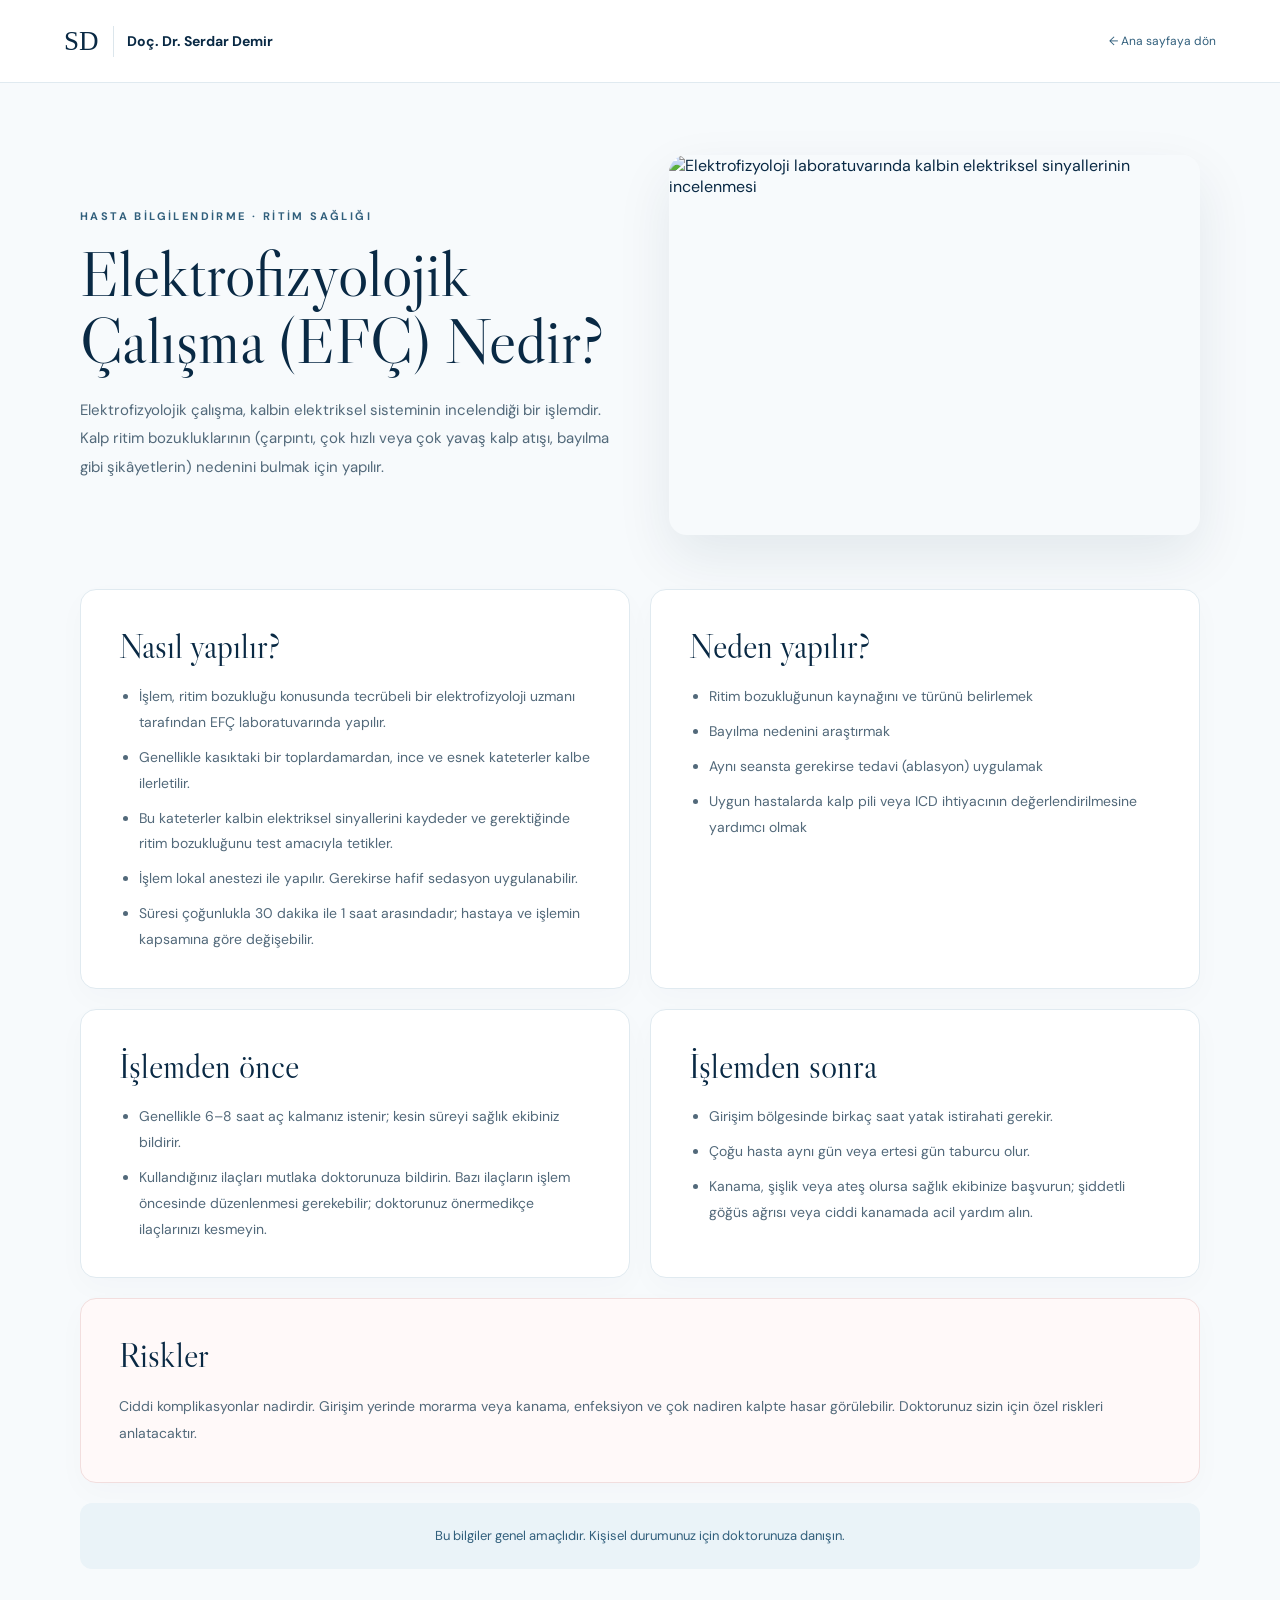
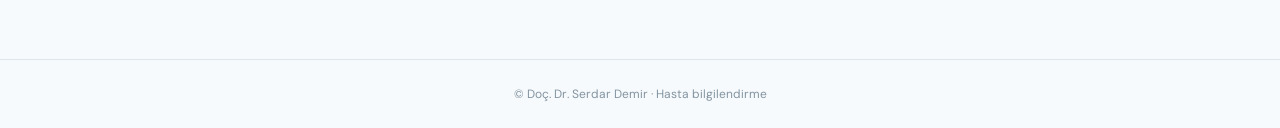
==== efc.html @ 8fee61bf "Add files via upload" ====
<!doctype html><html lang="tr"><head><meta charset="utf-8"><meta name="viewport" content="width=device-width,initial-scale=1"><title>Elektrofizyolojik Çalışma (EFÇ) Nedir? | Doç. Dr. Serdar Demir</title><meta name="description" content="Elektrofizyolojik çalışma (EFÇ) nasıl yapılır, neden uygulanır, öncesi ve sonrası nelere dikkat edilir? Hasta bilgilendirme rehberi."><link rel="canonical" href="https://drserdardemir.com/efc.html"><link rel="icon" href="favicon.png"><link rel="preconnect" href="https://fonts.googleapis.com"><link rel="preconnect" href="https://fonts.gstatic.com" crossorigin><link href="https://fonts.googleapis.com/css2?family=DM+Sans:wght@400;500;600;700&family=Libre+Caslon+Display&display=swap" rel="stylesheet"><link rel="stylesheet" href="style.css"><style>
.efc-page{background:#f7fafc;color:#092944;min-height:100vh}.efc-top{background:#fff;border-bottom:1px solid #e0eaf0}.efc-nav{width:min(1180px,90%);margin:auto;min-height:82px;display:flex;align-items:center;justify-content:space-between;gap:16px}.efc-brand{display:flex;align-items:center;gap:13px;font-weight:700;font-size:14px}.efc-monogram{font-family:Georgia,serif;font-size:27px;border-right:1px solid #dce6ec;padding-right:14px;font-weight:400}.efc-back{font-size:12px;color:#315f7c}.efc-main{width:min(1120px,90%);margin:auto;padding:72px 0 90px}.efc-hero{display:grid;grid-template-columns:1fr 1fr;gap:58px;align-items:center;margin-bottom:54px}.efc-kicker{color:#315f7c;font-size:11px;font-weight:700;letter-spacing:2.4px;text-transform:uppercase}.efc-hero h1{font-family:'Libre Caslon Display',Georgia,serif;font-weight:400;font-size:clamp(42px,5vw,69px);line-height:1.05;margin:17px 0 22px}.efc-lead{font-size:15px;line-height:1.9;color:#52697a}.efc-photo{width:100%;height:380px;object-fit:cover;object-position:center 35%;border-radius:18px;box-shadow:0 22px 55px #09294416}.efc-grid{display:grid;grid-template-columns:1fr 1fr;gap:20px}.efc-panel{background:#fff;border:1px solid #e0eaf0;border-radius:16px;padding:35px 38px;box-shadow:0 10px 30px #09294406}.efc-panel h2{font-family:'Libre Caslon Display',Georgia,serif;font-weight:400;font-size:34px;margin-bottom:17px}.efc-panel ul{padding-left:20px;color:#52697a;font-size:14px;line-height:1.85}.efc-panel li+li{margin-top:9px}.efc-panel p{font-size:14px;color:#52697a;line-height:1.9}.efc-risk{grid-column:1/-1;background:#fff9f9;border-color:#f2dede}.efc-note{grid-column:1/-1;text-align:center;background:#eaf3f8;padding:22px;border-radius:12px;color:#315f7c;font-size:13px;line-height:1.7}.efc-footer{text-align:center;border-top:1px solid #dce6ec;padding:26px;color:#8294a1;font-size:12px}@media(max-width:760px){.efc-main{padding:42px 0 60px}.efc-hero,.efc-grid{grid-template-columns:1fr;gap:16px}.efc-hero{margin-bottom:26px}.efc-photo{height:300px}.efc-panel{padding:27px 24px}.efc-risk,.efc-note{grid-column:auto}.efc-hero h1{font-size:45px}.efc-nav{min-height:70px}.efc-brand{font-size:12px}}
</style></head><body class="efc-page"><header class="efc-top"><nav class="efc-nav" aria-label="Sayfa navigasyonu"><a class="efc-brand" href="./index.html"><span class="efc-monogram">SD</span><span>Doç. Dr. Serdar Demir</span></a><a class="efc-back" href="./index.html#hasta-bilgilendirme">← Ana sayfaya dön</a></nav></header><main class="efc-main"><section class="efc-hero"><div><div class="efc-kicker">Hasta bilgilendirme · Ritim sağlığı</div><h1>Elektrofizyolojik Çalışma (EFÇ) Nedir?</h1><p class="efc-lead">Elektrofizyolojik çalışma, kalbin elektriksel sisteminin incelendiği bir işlemdir. Kalp ritim bozukluklarının (çarpıntı, çok hızlı veya çok yavaş kalp atışı, bayılma gibi şikâyetlerin) nedenini bulmak için yapılır.</p></div><img class="efc-photo" src="efc-laboratuvar.jpg" alt="Elektrofizyoloji laboratuvarında kalbin elektriksel sinyallerinin incelenmesi"></section><div class="efc-grid"><section class="efc-panel"><h2>Nasıl yapılır?</h2><ul><li>İşlem, ritim bozukluğu konusunda tecrübeli bir elektrofizyoloji uzmanı tarafından EFÇ laboratuvarında yapılır.</li><li>Genellikle kasıktaki bir toplardamardan, ince ve esnek kateterler kalbe ilerletilir.</li><li>Bu kateterler kalbin elektriksel sinyallerini kaydeder ve gerektiğinde ritim bozukluğunu test amacıyla tetikler.</li><li>İşlem lokal anestezi ile yapılır. Gerekirse hafif sedasyon uygulanabilir.</li><li>Süresi çoğunlukla 30 dakika ile 1 saat arasındadır; hastaya ve işlemin kapsamına göre değişebilir.</li></ul></section><section class="efc-panel"><h2>Neden yapılır?</h2><ul><li>Ritim bozukluğunun kaynağını ve türünü belirlemek</li><li>Bayılma nedenini araştırmak</li><li>Aynı seansta gerekirse tedavi (ablasyon) uygulamak</li><li>Uygun hastalarda kalp pili veya ICD ihtiyacının değerlendirilmesine yardımcı olmak</li></ul></section><section class="efc-panel"><h2>İşlemden önce</h2><ul><li>Genellikle 6–8 saat aç kalmanız istenir; kesin süreyi sağlık ekibiniz bildirir.</li><li>Kullandığınız ilaçları mutlaka doktorunuza bildirin. Bazı ilaçların işlem öncesinde düzenlenmesi gerekebilir; doktorunuz önermedikçe ilaçlarınızı kesmeyin.</li></ul></section><section class="efc-panel"><h2>İşlemden sonra</h2><ul><li>Girişim bölgesinde birkaç saat yatak istirahati gerekir.</li><li>Çoğu hasta aynı gün veya ertesi gün taburcu olur.</li><li>Kanama, şişlik veya ateş olursa sağlık ekibinize başvurun; şiddetli göğüs ağrısı veya ciddi kanamada acil yardım alın.</li></ul></section><section class="efc-panel efc-risk"><h2>Riskler</h2><p>Ciddi komplikasyonlar nadirdir. Girişim yerinde morarma veya kanama, enfeksiyon ve çok nadiren kalpte hasar görülebilir. Doktorunuz sizin için özel riskleri anlatacaktır.</p></section><aside class="efc-note">Bu bilgiler genel amaçlıdır. Kişisel durumunuz için doktorunuza danışın.</aside></div></main><footer class="efc-footer">© Doç. Dr. Serdar Demir · Hasta bilgilendirme</footer></body></html>
---- style.css ----
@import url('https://fonts.googleapis.com/css2?family=DM+Sans:wght@400;500;600;700&family=Libre+Caslon+Display&display=swap');

/* =========================================================

   DOÇ. DR. SERDAR DEMİR

   PREMIUM MEDICAL WEBSITE

========================================================= */

:root {

    --navy: #092944;

    --navy-dark: #061d31;

    --navy-deep: #041728;

    --blue: #315f7c;

    --blue-soft: #dfeef6;

    --blue-pale: #eef6fa;

    --red: #d95d63;

    --white: #ffffff;

    --background: #f7fafc;

    --section: #f2f7fa;

    --text: #0d2b46;

    --body: #52697a;

    --muted: #8294a1;

    --border: #dce6ec;

    --serif: "Libre Caslon Display", Georgia, serif;

    --sans: "DM Sans", Arial, sans-serif;

    --shadow: 0 20px 55px rgba(7, 37, 61, 0.09);

}

/* =========================================================

   RESET

========================================================= */

* {

    margin: 0;

    padding: 0;

    box-sizing: border-box;

}

html {

    scroll-behavior: smooth;

    scroll-padding-top: 82px;

}

body {

    font-family: var(--sans);

    background: var(--white);

    color: var(--text);

    overflow-x: hidden;

    -webkit-font-smoothing: antialiased;

}

img {

    width: 100%;

    display: block;

}

a {

    color: inherit;

    text-decoration: none;

}

button {

    font-family: inherit;

}

.container {

    width: min(1180px, 88%);

    margin: 0 auto;

}

.section {

    padding: 92px 0;

}

/* =========================================================

   HEADER

========================================================= */

.header {

    position: sticky;

    top: 0;

    width: 100%;

    z-index: 1000;

    background: rgba(255, 255, 255, 0.96);

    backdrop-filter: blur(18px);

    -webkit-backdrop-filter: blur(18px);

    border-bottom: 1px solid rgba(8, 42, 69, 0.07);

    transition:

        box-shadow 0.3s ease,

        background 0.3s ease;

}

.header.scrolled {

    box-shadow: 0 8px 30px rgba(8, 42, 69, 0.08);

}

.header-inner {

    width: min(1380px, 92%);

    height: 76px;

    margin: 0 auto;

    display: flex;

    align-items: center;

}

/* BRAND */

.brand {

    display: flex;

    align-items: center;

    gap: 12px;

    flex-shrink: 0;

}

.brand-logo {

    width: 43px;

    height: 43px;

    display: flex;

    align-items: center;

    justify-content: center;

    font-family: var(--serif);

    font-size: 24px;

    color: var(--navy);

    border-right: 1px solid #d8e1e6;

    padding-right: 10px;

}

.brand-text {

    display: flex;

    flex-direction: column;

}

.brand-text strong {

    font-size: 13px;

    font-weight: 700;

    color: var(--navy);

}

.brand-text span {

    margin-top: 2px;

    font-size: 9px;

    color: #718593;

}

/* NAV */

.nav {

    display: flex;

    align-items: center;

    gap: 27px;

    margin-left: auto;

    margin-right: 32px;

}

.nav a {

    position: relative;

    padding: 29px 0;

    font-size: 11px;

    font-weight: 500;

    color: #344f63;

    transition: color 0.2s ease;

}

.nav a::after {

    content: "";

    position: absolute;

    left: 0;

    bottom: 19px;

    width: 0;

    height: 1px;

    background: var(--navy);

    transition: width 0.25s ease;

}

.nav a:hover {

    color: var(--navy);

}

.nav a:hover::after {

    width: 100%;

}

/* HEADER BUTTON */

.header-button {

    min-height: 42px;

    padding: 0 19px;

    display: inline-flex;

    align-items: center;

    gap: 14px;

    border-radius: 30px;

    background: var(--navy);

    color: white;

    font-size: 10px;

    font-weight: 600;

    white-space: nowrap;

    transition:

        transform 0.2s ease,

        background 0.2s ease;

}

.header-button:hover {

    background: #12466a;

    transform: translateY(-1px);

}

.mobile-menu {

    display: none;

    margin-left: auto;

    border: 0;

    background: transparent;

    color: var(--navy);

    font-size: 25px;

    cursor: pointer;

}

/* =========================================================

   HERO

========================================================= */

.hero {

    position: relative;

    overflow: hidden;

    background:

        radial-gradient(

            circle at 72% 38%,

            rgba(194, 219, 232, 0.65),

            transparent 32%

        ),

        linear-gradient(

            105deg,

            #eef6fa 0%,

            #f8fbfc 45%,

            #e5eff4 100%

        );

}

.hero::before {

    content: "";

    position: absolute;

    width: 550px;

    height: 550px;

    right: 10%;

    top: -250px;

    border-radius: 50%;

    background: rgba(255, 255, 255, 0.35);

    filter: blur(20px);

}

.hero-inner {

    position: relative;

    width: min(1380px, 88%);

    min-height: 610px;

    margin: auto;

    display: grid;

    grid-template-columns: 46% 54%;

    align-items: stretch;

}

/* HERO CONTENT */

.hero-content {

    position: relative;

    z-index: 5;

    padding: 78px 0 58px;

}

.hero-label {

    margin-bottom: 20px;

    font-size: 9px;

    font-weight: 700;

    letter-spacing: 3px;

    color: #57738a;

}

.hero h1 {

    font-family: var(--serif);

    font-size: clamp(60px, 5.8vw, 88px);

    font-weight: 400;

    line-height: 0.95;

    letter-spacing: -2px;

    color: var(--navy);

}

.hero h1 span {

    display: block;

    margin-bottom: 4px;

    font-size: 0.67em;

}

.hero-description {

    max-width: 560px;

    margin-top: 27px;

    font-size: 15px;

    line-height: 1.7;

    color: #38556b;

}

.hero-buttons {

    display: flex;

    align-items: center;

    gap: 12px;

    margin-top: 29px;

}

.button {

    min-height: 48px;

    padding: 0 23px;

    display: inline-flex;

    align-items: center;

    gap: 28px;

    border-radius: 28px;

    font-size: 11px;

    font-weight: 600;

    transition:

        transform 0.2s ease,

        box-shadow 0.2s ease;

}

.button:hover {

    transform: translateY(-2px);

}

.button-dark {

    background: var(--navy);

    color: white;

    box-shadow: 0 10px 25px rgba(8, 42, 69, 0.15);

}

.button-light {

    background: rgba(255, 255, 255, 0.78);

    color: var(--navy);

    border: 1px solid rgba(8, 42, 69, 0.08);

}

/* HERO AFFILIATIONS */

.hero-affiliations {

    max-width: 590px;

    display: grid;

    grid-template-columns: 1fr 1fr;

    gap: 20px;

    margin-top: 54px;

}

.affiliation {

    display: flex;

    align-items: center;

    gap: 12px;

}

.affiliation + .affiliation {

    padding-left: 20px;

    border-left: 1px solid #cad8e0;

}

.affiliation-icon {

    width: 37px;

    height: 37px;

    flex: 0 0 37px;

    display: flex;

    align-items: center;

    justify-content: center;

    border-radius: 50%;

    background: rgba(255, 255, 255, 0.75);

    color: var(--navy);

    font-size: 19px;

}

.affiliation p {

    max-width: 190px;

    font-size: 10px;

    line-height: 1.45;

    color: #3d596d;

}

/* =========================================================

   HERO IMAGE

========================================================= */

.hero-image-area {

    position: relative;

    min-height: 610px;

}

.hero-photo {

    position: absolute;

    left: 3%;

    bottom: 0;

    width: 67%;

    height: 94%;

    overflow: hidden;

    border-radius: 160px 160px 0 0;

}

.hero-photo::after {

    content: "";

    position: absolute;

    inset: 0;

    background:

        linear-gradient(

            to top,

            rgba(230, 240, 245, 0.16),

            transparent 35%

        );

    pointer-events: none;

}

.hero-photo img {

    width: 100%;

    height: 100%;

    object-fit: cover;

    object-position: center top;

    transition: transform 1.1s cubic-bezier(.16, 1, .3, 1);

}

.hero-photo:hover img {

    transform: scale(1.025);

}

/* HERO QUOTE */

.hero-quote {

    position: absolute;

    z-index: 4;

    right: 0;

    top: 75px;

    width: 180px;

    color: var(--navy);

    transition: transform 0.35s ease;

}

.hero-quote:hover {

    transform: translateY(-3px);

}

.quote-mark {

    display: block;

    height: 23px;

    font-family: Georgia, serif;

    font-size: 42px;

    color: var(--red);

}

.hero-quote p {

    font-family: var(--serif);

    font-size: 20px;

    line-height: 1.4;

    transform: rotate(-3deg);

}

/* ESKİ CARDIAC RHYTHM KUTUSU */

.hero-monitor,

.monitor-line,

.hero-monitor span {

    display: none !important;

}

/* =========================================================

   SECTION LABELS

========================================================= */

.section-label {

    margin-bottom: 13px;

    font-size: 9px;

    font-weight: 700;

    letter-spacing: 3px;

    color: #547087;

}

.section-label-light {

    color: #8fb5ca;

}

/* =========================================================

   ABOUT

========================================================= */

.about {

    background: white;

}

.about-grid {

    display: grid;

    grid-template-columns: 0.95fr 1.05fr;

    gap: 70px;

    align-items: center;

}

.about-content h2 {

    font-family: var(--serif);

    font-size: clamp(40px, 4vw, 57px);

    font-weight: 400;

    line-height: 1.02;

    letter-spacing: -1px;

    color: var(--navy);

}

.about-content > p {

    max-width: 560px;

    margin-top: 22px;

    font-size: 13px;

    line-height: 1.8;

    color: var(--body);

}

.about-content > p + p {

    margin-top: 13px;

}

.text-link {

    display: inline-flex;

    align-items: center;

    gap: 17px;

    margin-top: 26px;

    font-size: 11px;

    font-weight: 600;

    color: var(--navy);

}

.text-link span {

    transition: transform 0.2s ease;

}

.text-link:hover span {

    transform: translateX(5px);

}

/* ABOUT IMAGES */

.about-images {

    display: grid;

    grid-template-columns: 1fr 1fr;

    gap: 12px;

}

.about-image {

    height: 305px;

    overflow: hidden;

    border-radius: 10px;

}

.about-image img {

    width: 100%;

    height: 100%;

    object-fit: cover;

}

.about-doctor img {

    object-position: center top;

}

.hospital-placeholder {

    position: relative;

    display: flex;

    align-items: flex-end;

    padding: 24px;

    overflow: hidden;

    background:

        linear-gradient(

            180deg,

            rgba(21, 74, 107, 0.05),

            rgba(6, 39, 63, 0.65)

        ),

        linear-gradient(

            135deg,

            #b9d1dc,

            #e3edf1 55%,

            #9db9c6

        );

}

.hospital-placeholder::before {

    content: "";

    position: absolute;

    left: 14%;

    right: 8%;

    top: 20%;

    height: 47%;

    background: rgba(255, 255, 255, 0.65);

    box-shadow: 0 10px 30px rgba(20, 50, 70, 0.1);

}

.hospital-placeholder::after {

    content: "";

    position: absolute;

    left: 18%;

    right: 12%;

    top: 27%;

    height: 5px;

    background:

        repeating-linear-gradient(

            90deg,

            #7698a8 0 18px,

            transparent 18px 28px

        );

    box-shadow:

        0 28px 0 rgba(118, 152, 168, 0.8),

        0 56px 0 rgba(118, 152, 168, 0.8);

}

.hospital-placeholder-content {

    position: relative;

    z-index: 2;

    display: flex;

    flex-direction: column;

    color: white;

}

.hospital-placeholder-content span {

    font-size: 9px;

    letter-spacing: 3px;

}

.hospital-placeholder-content strong {

    margin-top: 3px;

    font-size: 19px;

}

.hospital-placeholder-content small {

    max-width: 190px;

    margin-top: 5px;

    font-size: 9px;

    line-height: 1.4;

    opacity: 0.8;

}

/* =========================================================

   SPECIALTIES

========================================================= */

.specialties {

    background:

        linear-gradient(

            180deg,

            #f1f7fa,

            #eaf3f8

        );

}

.specialties-heading {

    display: grid;

    grid-template-columns: 1fr 0.7fr;

    gap: 70px;

    align-items: end;

    margin-bottom: 38px;

}

.specialties-heading h2 {

    font-family: var(--serif);

    font-size: clamp(38px, 4vw, 54px);

    font-weight: 400;

    line-height: 1;

    color: var(--navy);

}

.specialties-heading > p {

    max-width: 400px;

    justify-self: end;

    font-size: 12px;

    line-height: 1.7;

    color: var(--body);

}

.specialty-grid {

    display: grid;

    grid-template-columns: repeat(4, 1fr);

    gap: 12px;

}

.specialty-card {

    position: relative;

    min-height: 230px;

    padding: 24px;

    border-radius: 9px;

    background: rgba(255, 255, 255, 0.9);

    border: 1px solid rgba(8, 42, 69, 0.05);

    box-shadow: 0 10px 25px rgba(18, 62, 88, 0.025);

    transition:

        transform 0.25s ease,

        box-shadow 0.25s ease;

}

.specialty-card:hover {

    transform: translateY(-6px);

    box-shadow: 0 20px 45px rgba(18, 62, 88, 0.09);

}

.specialty-icon {

    width: 46px;

    height: 46px;

    display: flex;

    align-items: center;

    justify-content: center;

    margin-bottom: 22px;

    border-radius: 50%;

    background: #edf5fa;

    color: #2f73a2;

    font-size: 24px;

}

.specialty-card:nth-child(1) .specialty-icon,

.specialty-card:nth-child(3) .specialty-icon {

    color: var(--red);

}

.specialty-card h3 {

    font-family: var(--serif);

    font-size: 21px;

    font-weight: 400;

    color: var(--navy);

}

.specialty-card p {

    margin-top: 9px;

    font-size: 11px;

    line-height: 1.6;

    color: var(--body);

}

.specialty-arrow {

    position: absolute;

    left: 24px;

    bottom: 20px;

    font-size: 17px;

    color: var(--navy);

}

/* =========================================================

   ELECTROPHYSIOLOGY

========================================================= */

.ep-section {

    position: relative;

    overflow: hidden;

    padding: 68px 0;

    color: white;

    background:

        radial-gradient(

            circle at 58% 50%,

            rgba(35, 111, 156, 0.45),

            transparent 30%

        ),

        linear-gradient(

            110deg,

            #06243d,

            #0a3657 58%,

            #061e34

        );

}

.ep-section::before {

    content: "";

    position: absolute;

    width: 420px;

    height: 420px;

    left: 52%;

    top: 50%;

    transform: translate(-50%, -50%);

    border-radius: 50%;

    background: rgba(26, 110, 161, 0.13);

    filter: blur(25px);

}

.ep-grid {

    position: relative;

    z-index: 2;

    display: grid;

    grid-template-columns: 1.1fr 0.8fr 0.5fr;

    gap: 50px;

    align-items: center;

}

.ep-content h2 {

    max-width: 550px;

    font-family: var(--serif);

    font-size: clamp(40px, 4vw, 57px);

    font-weight: 400;

    line-height: 1.03;

}

.ep-content > p {

    max-width: 560px;

    margin-top: 20px;

    font-size: 12px;

    line-height: 1.8;

    color: #c3d3dd;

}

.ep-button {

    min-height: 43px;

    display: inline-flex;

    align-items: center;

    gap: 25px;

    margin-top: 25px;

    padding: 0 19px;

    border-radius: 24px;

    background: white;

    color: var(--navy);

    font-size: 10px;

    font-weight: 600;

}

/* HEART VISUAL */

.heart-visual {

    position: relative;

    min-height: 300px;

    display: flex;

    align-items: center;

    justify-content: center;

}

.heart-glow {

    position: absolute;

    width: 230px;

    height: 230px;

    border-radius: 50%;

    background:

        radial-gradient(

            circle,

            rgba(57, 157, 220, 0.35),

            rgba(57, 157, 220, 0.08) 50%,

            transparent 72%

        );

}

.heart-symbol {

    position: relative;

    z-index: 2;

    font-size: 170px;

    line-height: 1;

    color: #4c9ad1;

    text-shadow:

        0 0 15px rgba(69, 167, 230, 0.7),

        0 0 40px rgba(34, 118, 177, 0.4);

}

.heart-symbol::after {

    content: "♥";

    position: absolute;

    left: 7px;

    top: 8px;

    color: transparent;

    -webkit-text-stroke: 1px rgba(255, 101, 83, 0.65);

    font-size: 155px;

}

.ep-ecg {

    position: absolute;

    z-index: 4;

    width: 150%;

    height: 80px;

    left: 15%;

    top: 50%;

    transform: translateY(-50%);

}

.ep-ecg path {

    fill: none;

    stroke: #a9dcf5;

    stroke-width: 2;

    filter: drop-shadow(0 0 4px rgba(113, 207, 250, 0.8));

}

.ep-topics {

    display: flex;

    flex-direction: column;

    gap: 19px;

    padding-left: 30px;

    border-left: 1px solid rgba(255, 255, 255, 0.13);

}

.ep-topics span {

    font-size: 11px;

    color: #bfd0dc;

}

/* =========================================================

   KNOWLEDGE / ACADEMIC / PATIENT INFO

========================================================= */

.knowledge {

    background: white;

}

.knowledge-grid {

    display: grid;

    grid-template-columns: 0.95fr 1.05fr;

    gap: 70px;

}

.academic,

.patient-information {

    min-width: 0;

}

.academic {

    padding-right: 50px;

    border-right: 1px solid var(--border);

}

.academic h2,

.patient-information h2 {

    font-family: var(--serif);

    font-size: clamp(34px, 3vw, 45px);

    font-weight: 400;

    line-height: 1.04;

    color: var(--navy);

}

.academic > p,

.patient-intro {

    max-width: 530px;

    margin-top: 13px;

    font-size: 11px;

    line-height: 1.7;

    color: var(--body);

}

.soft-button {

    min-height: 43px;

    display: inline-flex;

    align-items: center;

    gap: 30px;

    margin-top: 25px;

    padding: 0 20px;

    border-radius: 24px;

    background: #e8f2f8;

    color: var(--navy);

    font-size: 10px;

    font-weight: 600;

}

/* PUBLICATIONS */

.publication-visual {

    position: relative;

    height: 150px;

    margin-top: 28px;

}

.paper {

    position: absolute;

    width: 150px;

    height: 115px;

    padding: 16px;

    background: white;

    border: 1px solid #dce3e7;

    box-shadow: 0 14px 25px rgba(16, 47, 66, 0.1);

    display: flex;

    flex-direction: column;

    transition:

        transform 0.35s ease,

        box-shadow 0.35s ease;

}

.paper small {

    font-size: 7px;

    color: var(--red);

}

.paper strong {

    margin-top: 13px;

    font-family: var(--serif);

    font-size: 16px;

    color: var(--navy);

}

.paper-one {

    left: 60px;

    top: 18px;

    transform: rotate(-8deg);

}

.paper-two {

    left: 180px;

    top: 5px;

    transform: rotate(2deg);

}

.paper-three {

    left: 300px;

    top: 24px;

    transform: rotate(8deg);

    background: var(--navy);

    color: white;

}

.paper-three strong {

    color: white;

}

/* =========================================================

   PATIENT CARDS

========================================================= */

.patient-cards {

    display: grid;

    grid-template-columns: repeat(3, 1fr);

    gap: 10px;

    margin-top: 25px;

}

.patient-card {

    overflow: hidden;

    border: 1px solid var(--border);

    border-radius: 8px;

    background: white;

    transition:

        transform 0.3s ease,

        box-shadow 0.3s ease;

}

.patient-card:hover {

    transform: translateY(-5px);

    box-shadow: var(--shadow);

}

.patient-image {

    height: 105px;

    display: flex;

    align-items: center;

    justify-content: center;

    overflow: hidden;

}

/* ECG CARD */

.rhythm-image {

    padding: 20px;

    background:

        linear-gradient(

            135deg,

            #0c3c5d,

            #09263f

        );

}

.rhythm-image svg {

    width: 100%;

    height: 70px;

}

.rhythm-image path {

    fill: none;

    stroke: #83cce9;

    stroke-width: 2;

    stroke-dasharray: 800;

    stroke-dashoffset: 800;

    animation: patientECG 4.8s cubic-bezier(.4, 0, .2, 1) infinite;

}

@keyframes patientECG {

    0% {

        stroke-dashoffset: 800;

    }

    45%,

    80% {

        stroke-dashoffset: 0;

    }

    100% {

        stroke-dashoffset: -800;

    }

}

/* ABLATION CARD */

.ablation-image {

    background:

        radial-gradient(

            circle at center,

            #c97a65,

            #8f3f39 50%,

            #40252a

        );

}

.mini-heart {

    font-size: 70px;

    color: #d99882;

    text-shadow: 0 0 20px rgba(255, 145, 100, 0.5);

    transform-origin: center;

    animation: subtleHeartBeat 3.6s ease-in-out infinite;

}

@keyframes subtleHeartBeat {

    0%,

    15%,

    100% {

        transform: scale(1);

    }

    5% {

        transform: scale(1.06);

    }

    9% {

        transform: scale(1.015);

    }

    12% {

        transform: scale(1.045);

    }

}

/* PACEMAKER */

.pacemaker-image {

    background:

        linear-gradient(

            135deg,

            #dfe8ed,

            #aabcc6

        );

}

.pacemaker {

    position: relative;

    width: 65px;

    height: 75px;

    border-radius: 17px;

    background:

        linear-gradient(

            135deg,

            #f6f8f9,

            #aebcc3

        );

    border: 2px solid white;

    box-shadow: 0 10px 20px rgba(17, 48, 64, 0.18);

    transition: transform 0.3s ease;

}

.patient-card:hover .pacemaker {

    transform: translateY(-3px);

}

.pacemaker span {

    position: absolute;

    width: 24px;

    height: 7px;

    top: 13px;

    left: 20px;

    border-radius: 6px;

    background: #81949f;

}

.pacemaker i {

    position: absolute;

    width: 60px;

    height: 60px;

    left: 55px;

    top: 42px;

    border: 2px solid #697f8c;

    border-radius: 50%;

}

.patient-card-bottom {

    min-height: 72px;

    padding: 12px;

    display: flex;

    align-items: flex-end;

    justify-content: space-between;

    gap: 10px;

}

.patient-card-bottom h3 {

    font-family: var(--serif);

    font-size: 16px;

    font-weight: 400;

    line-height: 1.05;

    color: var(--navy);

}

.patient-card-bottom span {

    font-size: 16px;

    color: var(--navy);

    transition: transform 0.25s ease;

}

.patient-card:hover .patient-card-bottom span {

    transform: translateX(4px);

}

/* =========================================================

   CONTACT

========================================================= */

.contact {

    background: #f2f7f9;

    border-top: 1px solid #e2ebef;

}

.contact-grid {

    display: grid;

    grid-template-columns: 1fr 0.75fr 0.4fr;

    gap: 45px;

    align-items: center;

}

.contact-main h2 {

    max-width: 570px;

    font-family: var(--serif);

    font-size: clamp(35px, 3.5vw, 48px);

    font-weight: 400;

    line-height: 1.05;

    color: var(--navy);

}

.contact-information {

    display: grid;

    grid-template-columns: 1fr 1fr;

    gap: 22px 35px;

    margin-top: 32px;

}

.contact-item {

    display: flex;

    align-items: center;

    gap: 11px;

    transition: transform 0.3s ease;

}

.contact-item:hover {

    transform: translateX(4px);

}

.contact-item > span {

    width: 31px;

    height: 31px;

    flex: 0 0 31px;

    display: flex;

    align-items: center;

    justify-content: center;

    border-radius: 50%;

    background: white;

    color: var(--navy);

}

.contact-item div {

    display: flex;

    flex-direction: column;

}

.contact-item small {

    font-size: 7px;

    letter-spacing: 1px;

    color: #85959f;

}

.contact-item strong {

    margin-top: 3px;

    max-width: 180px;

    font-size: 9px;

    font-weight: 600;

    line-height: 1.4;

    color: var(--navy);

}

/* =========================================================

   MAP

========================================================= */

.map-box {

    position: relative;

    min-height: 230px;

    overflow: hidden;

    display: flex;

    align-items: center;

    justify-content: center;

    border-radius: 10px;

    background:

        linear-gradient(

            135deg,

            #e6ecef,

            #f6f8f9

        );

}

.map-grid-lines {

    position: absolute;

    inset: -50%;

    background-image:

        linear-gradient(

            rgba(104, 127, 140, 0.12) 1px,

            transparent 1px

        ),

        linear-gradient(

            90deg,

            rgba(104, 127, 140, 0.12) 1px,

            transparent 1px

        );

    background-size: 30px 30px;

    transform: rotate(25deg);

}

.map-marker {

    position: relative;

    z-index: 2;

    width: 45px;

    height: 45px;

    display: flex;

    align-items: center;

    justify-content: center;

    border-radius: 50% 50% 50% 0;

    transform: rotate(-45deg);

    background: var(--red);

    color: white;

    font-size: 17px;

    box-shadow: 0 10px 20px rgba(177, 73, 77, 0.25);

}

.map-box p {

    position: absolute;

    z-index: 3;

    left: 55%;

    top: 52%;

    max-width: 140px;

    font-size: 9px;

    line-height: 1.4;

    color: var(--navy);

}

/* REAL GOOGLE MAP */

.location-map-wrap {

    position: relative;

    width: 100%;

    min-height: 230px;

    overflow: hidden;

    border-radius: 10px;

    background: #e6ecef;

}

.location-map-wrap iframe {

    display: block;

    width: 100%;

    height: 230px;

    border: 0;

    filter:

        grayscale(0.72)

        saturate(0.6)

        contrast(0.96);

    transition:

        filter 0.45s ease,

        transform 0.65s ease;

}

.location-map-wrap:hover iframe {

    filter:

        grayscale(0.25)

        saturate(0.85)

        contrast(0.98);

    transform: scale(1.01);

}

.map-link {

    position: absolute;

    right: 12px;

    bottom: 12px;

    z-index: 4;

    padding: 8px 11px;

    border-radius: 5px;

    background: rgba(255, 255, 255, 0.94);

    box-shadow: 0 7px 20px rgba(8, 42, 69, 0.12);

    color: var(--navy);

    font-size: 8px;

    font-weight: 600;

}

/* CONTACT ACTION */

.contact-action {

    align-self: start;

    padding-top: 15px;

}

.contact-button {

    min-height: 45px;

    padding: 0 17px;

    display: inline-flex;

    align-items: center;

    gap: 24px;

    border-radius: 6px;

    background: var(--navy);

    color: white;

    font-size: 10px;

    font-weight: 600;

}

.contact-action p {

    margin-top: 15px;

    font-size: 9px;

    line-height: 1.6;

    color: #71838f;

}

/* =========================================================

   FOOTER

========================================================= */

.footer {

    padding: 32px 0;

    background: var(--navy-dark);

    color: white;

}

.footer-grid {

    display: grid;

    grid-template-columns: 0.8fr 1.5fr 0.8fr;

    gap: 40px;

    align-items: center;

}

.footer-brand {

    display: flex;

    align-items: center;

    gap: 12px;

}

.footer-logo {

    width: 40px;

    height: 40px;

    display: flex;

    align-items: center;

    justify-content: center;

    font-family: var(--serif);

    font-size: 22px;

    border-right: 1px solid rgba(255, 255, 255, 0.2);

    padding-right: 10px;

}

.footer-brand > div:last-child {

    display: flex;

    flex-direction: column;

}

.footer-brand strong {

    font-size: 11px;

}

.footer-brand span {

    margin-top: 2px;

    font-size: 8px;

    color: #859baa;

}

.footer-nav {

    display: flex;

    justify-content: center;

    gap: 22px;

}

.footer-nav a {

    font-size: 8px;

    color: #91a5b2;

    transition: color 0.2s ease;

}

.footer-nav a:hover {

    color: white;

}

.footer-note {

    text-align: right;

}

.footer-note p {

    font-size: 7px;

    line-height: 1.5;

    color: #91a4b0;

}

.footer-note p + p {

    margin-top: 4px;

}

/* =========================================================

   ANIMATIONS

========================================================= */

.reveal-ready {

    opacity: 0;

    transform: translateY(18px);

    transition:

        opacity 0.7s ease,

        transform 0.7s ease;

}

.reveal-ready.visible {

    opacity: 1;

    transform: translateY(0);

}

.reveal-on-scroll {

    opacity: 0;

    transform: translateY(22px);

    filter: blur(2px);

    transition:

        opacity 0.85s cubic-bezier(.16, 1, .3, 1),

        transform 0.85s cubic-bezier(.16, 1, .3, 1),

        filter 0.85s cubic-bezier(.16, 1, .3, 1);

}

.reveal-on-scroll.is-visible {

    opacity: 1;

    transform: translateY(0);

    filter: blur(0);

}

.patient-card:nth-child(1) {

    transition-delay: 0s;

}

.patient-card:nth-child(2) {

    transition-delay: 0.1s;

}

.patient-card:nth-child(3) {

    transition-delay: 0.2s;

}

.location-map-wrap.map-reveal {

    opacity: 0;

    transform: scale(1.025) translateY(10px);

    transition:

        opacity 0.8s ease,

        transform 0.8s cubic-bezier(.16, 1, .3, 1);

}

.location-map-wrap.map-reveal.map-visible {

    opacity: 1;

    transform: scale(1) translateY(0);

}

/* =========================================================

   TABLET

========================================================= */

@media (max-width: 1100px) {

    .nav {

        gap: 17px;

        margin-right: 20px;

    }

    .nav a {

        font-size: 10px;

    }

    .header-button {

        display: none;

    }

    .hero-inner {

        width: min(1180px, 90%);

        grid-template-columns: 50% 50%;

    }

    .hero h1 {

        font-size: 65px;

    }

    .hero-photo {

        width: 78%;

    }

    .specialty-grid {

        grid-template-columns: repeat(2, 1fr);

    }

    .ep-grid {

        grid-template-columns: 1fr 0.8fr;

    }

    .ep-topics {

        grid-column: 1 / -1;

        flex-direction: row;

        flex-wrap: wrap;

        padding-left: 0;

        padding-top: 25px;

        border-left: 0;

        border-top: 1px solid rgba(255, 255, 255, 0.13);

    }

    .knowledge-grid {

        gap: 40px;

    }

    .academic {

        padding-right: 35px;

    }

    .contact-grid {

        grid-template-columns: 1fr 0.8fr;

    }

    .contact-action {

        grid-column: 1 / -1;

    }

}

/* =========================================================

   TABLET / MOBILE NAV

========================================================= */

@media (max-width: 850px) {

    .header-inner {

        width: 90%;

    }

    .mobile-menu {

        display: block;

    }

    .nav {

        display: none;

        position: absolute;

        top: 76px;

        left: 0;

        width: 100%;

        margin: 0;

        padding: 25px 5%;

        flex-direction: column;

        align-items: flex-start;

        gap: 0;

        background: white;

        border-top: 1px solid var(--border);

        box-shadow: 0 15px 30px rgba(8, 42, 69, 0.08);

    }

    .nav.active {

        display: flex;

    }

    .nav a {

        width: 100%;

        padding: 13px 0;

        font-size: 12px;

        border-bottom: 1px solid #edf1f3;

    }

    .nav a::after {

        display: none;

    }

    /* HERO */

    .hero-inner {

        grid-template-columns: 1fr;

    }

    .hero-content {

        padding: 65px 0 20px;

    }

    .hero-image-area {

        min-height: 570px;

    }

    .hero-photo {

        left: 0;

        width: 70%;

        height: 95%;

    }

    .hero-quote {

        right: 3%;

    }

    /* ABOUT */

    .about-grid {

        grid-template-columns: 1fr;

        gap: 45px;

    }

    /* SPECIALTIES */

    .specialties-heading {

        grid-template-columns: 1fr;

        gap: 20px;

    }

    .specialties-heading > p {

        justify-self: start;

    }

    /* KNOWLEDGE */

    .knowledge-grid {

        grid-template-columns: 1fr;

    }

    .academic {

        padding-right: 0;

        padding-bottom: 60px;

        border-right: 0;

        border-bottom: 1px solid var(--border);

    }

    /* CONTACT */

    .contact-grid {

        grid-template-columns: 1fr;

    }

    .map-box,

    .location-map-wrap {

        min-height: 280px;

    }

    .location-map-wrap iframe {

        height: 280px;

    }

    /* FOOTER */

    .footer-grid {

        grid-template-columns: 1fr;

        gap: 25px;

    }

    .footer-nav {

        justify-content: flex-start;

        flex-wrap: wrap;

    }

    .footer-note {

        text-align: left;

    }

}

/* =========================================================

   PHONE

========================================================= */

@media (max-width: 600px) {

    .container {

        width: 88%;

    }

    .section {

        padding: 70px 0;

    }

    /* HEADER */

    .header-inner {

        height: 70px;

    }

    .brand-logo {

        width: 38px;

        height: 38px;

        font-size: 20px;

    }

    .brand-text strong {

        font-size: 11px;

    }

    .nav {

        top: 70px;

    }

    /* HERO */

    .hero-inner {

        width: 88%;

    }

    .hero-content {

        padding-top: 55px;

    }

    .hero-label {

        font-size: 7px;

        letter-spacing: 2px;

    }

    .hero h1 {

        font-size: 53px;

    }

    .hero-description {

        font-size: 13px;

    }

    .hero-buttons {

        align-items: stretch;

        flex-direction: column;

    }

    .button {

        justify-content: space-between;

        width: 100%;

    }

    .hero-affiliations {

        grid-template-columns: 1fr;

        gap: 14px;

        margin-top: 40px;

    }

    .affiliation + .affiliation {

        padding-left: 0;

        border-left: 0;

    }

    .hero-image-area {

        min-height: 470px;

    }

    .hero-photo {

        width: 82%;

        height: 95%;

        border-radius: 100px 100px 0 0;

    }

    .hero-quote {

        width: 120px;

        right: 0;

        top: 45px;

    }

    .hero-quote p {

        font-size: 15px;

    }

    /* ABOUT */

    .about-content h2 {

        font-size: 42px;

    }

    .about-images {

        grid-template-columns: 1fr;

    }

    .about-image {

        height: 330px;

    }

    /* SPECIALTIES */

    .specialties-heading h2 {

        font-size: 40px;

    }

    .specialty-grid {

        grid-template-columns: 1fr;

    }

    .specialty-card {

        min-height: 210px;

    }

    /* EP */

    .ep-section {

        padding: 60px 0;

    }

    .ep-grid {

        grid-template-columns: 1fr;

    }

    .ep-content h2 {

        font-size: 42px;

    }

    .heart-visual {

        min-height: 260px;

    }

    .heart-symbol {

        font-size: 145px;

    }

    .ep-ecg {

        width: 110%;

        left: -5%;

    }

    .ep-topics {

        flex-direction: column;

    }

    /* KNOWLEDGE */

    .academic h2,

    .patient-information h2 {

        font-size: 36px;

    }

    .publication-visual {

        transform-origin: left top;

        transform: scale(0.82);

        width: 120%;

    }

    .patient-cards {

        grid-template-columns: 1fr;

    }

    .patient-image {

        height: 160px;

    }

    /* CONTACT */

    .contact-main h2 {

        font-size: 38px;

    }

    .contact-information {

        grid-template-columns: 1fr;

    }

}

/* =========================================================

   REDUCED MOTION

========================================================= */

@media (prefers-reduced-motion: reduce) {

    html {

        scroll-behavior: auto;

    }

    *,

    *::before,

    *::after {

        animation-duration: 0.01ms !important;

        animation-iteration-count: 1 !important;

        transition-duration: 0.01ms !important;

    }

    .reveal-ready,

    .reveal-on-scroll,

    .location-map-wrap.map-reveal {

        opacity: 1 !important;

        transform: none !important;

        filter: none !important;

    }

}

/* =====================================================

   FEATURED VIDEO

\===================================================== */

.featured-video {

    position: relative;

    overflow: hidden;

    background: #f7fafc;

}

/* HEADER */

.featured-video-header {

    max-width: 820px;

    margin-bottom: 48px;

}

.featured-video-header h2 {

    margin: 18px 0 20px;

    color: #092944;

    font-family:

        "Libre Caslon Display",

        Georgia,

        serif;

    font-size: clamp(42px, 5vw, 70px);

    font-weight: 400;

    line-height: 1.04;

    letter-spacing: -1.5px;

}

.featured-video-header p {

    max-width: 620px;

    margin: 0;

    color: #647985;

    font-family:

        "DM Sans",

        Arial,

        sans-serif;

    font-size: 16px;

    line-height: 1.8;

}

/* VIDEO */

.featured-video-player {

    position: relative;

    width: 100%;

    aspect-ratio: 16 / 9;

    overflow: hidden;

    border-radius: 14px;

    background: #092944;

    box-shadow:

        0 30px 80px

        rgba(7, 37, 61, .14);

    transform: translateZ(0);

}

.featured-video-player iframe {

    position: absolute;

    inset: 0;

    width: 100%;

    height: 100%;

    border: 0;

}

/* FOOTER */

.featured-video-footer {

    display: flex;

    justify-content: flex-end;

    margin-top: 24px;

}

.featured-video-footer .text-link {

    display: inline-flex;

    align-items: center;

    gap: 10px;

}

.featured-video-footer .text-link span {

    transition:

        transform .3s

        cubic-bezier(.16, 1, .3, 1);

}

/* DESKTOP */

@media (hover: hover) and (pointer: fine) {

    .featured-video-footer

    .text-link:hover span {

        transform:

            translate(3px, -3px);

    }

}

/* MOBILE */

@media (max-width: 850px) {

    .featured-video-header {

        margin-bottom: 34px;

    }

}

@media (max-width: 600px) {

    .featured-video-header h2 {

        margin-top: 14px;

        font-size: 39px;

        line-height: 1.08;

        letter-spacing: -.7px;

    }

    .featured-video-header p {

        font-size: 14px;

        line-height: 1.7;

    }

    .featured-video-player {

        border-radius: 9px;

        box-shadow:

            0 20px 45px

            rgba(7, 37, 61, .12);

    }

    .featured-video-footer {

        justify-content: flex-start;

        margin-top: 20px;

    }

}


/* =========================================================
   GUVENLI MOBIL DUZENLEMELER - MEVCUT TASARIM KORUNUR
   ========================================================= */
html { -webkit-text-size-adjust: 100%; }
body { min-width: 0; }
img, svg, video, iframe { max-width: 100%; }
.hero-inner, .hero-content, .hero-image-area,
.about-grid > *, .knowledge-grid > *, .contact-grid > *,
.ep-grid > *, .specialties-heading > * { min-width: 0; }
.hero-quote p { transform: none; font-style: normal; }

@media (max-width: 850px) {
  .hero-inner { grid-template-columns: minmax(0, 1fr); }
  .hero-content { min-width: 0; }
  .hero-image-area { min-width: 0; }
  .hero-quote p { transform: none; }
  .specialty-grid { grid-template-columns: repeat(2, minmax(0, 1fr)); }
  .about-grid, .knowledge-grid, .contact-grid { grid-template-columns: minmax(0, 1fr); }
  .featured-video-player { width: 100%; }
  .featured-video-player iframe { width: 100%; }
  .footer-nav { flex-wrap: wrap; }
}

@media (max-width: 600px) {
  .hero-inner { width: 88%; }
  .hero h1 { font-size: clamp(40px, 11vw, 53px); overflow-wrap: break-word; }
  .hero-image-area { width: 100%; }
  .hero-photo { max-width: 100%; }
  .hero-quote p { transform: none; }
  .specialty-grid, .patient-cards, .about-images,
  .contact-information { grid-template-columns: minmax(0, 1fr); }
  .hero-buttons { flex-direction: column; }
  .hero-buttons .button { width: 100%; }
  .featured-video-header h2 { font-size: clamp(32px, 9vw, 42px); }
  .featured-video-player { aspect-ratio: 16 / 9; }
  .publication-visual { max-width: 100%; }
  .location-map-wrap iframe { max-width: 100%; }
  .footer-grid { grid-template-columns: minmax(0, 1fr); }
}

@media (max-width: 380px) {
  .hero h1 { font-size: clamp(36px, 10.5vw, 43px); }
  .brand-text strong { font-size: 10px; }
  .hero-quote p { font-size: 14px; }
}

/* =========================================================
   PREMIUM REFINEMENTS — 2026
   Non-destructive enhancements on top of working style.css
   ========================================================= */
:root { --premium-focus: #277aa7; }
body { text-rendering: optimizeLegibility; }
:focus-visible { outline: 3px solid var(--premium-focus); outline-offset: 4px; }
.skip-to-content { position: fixed; z-index: 9999999; top: 10px; left: 12px; padding: 12px 18px; background: #092944; color: #fff; border-radius: 8px; transform: translateY(-180%); }
.skip-to-content:focus { transform: translateY(0); }
button, a { -webkit-tap-highlight-color: rgba(49,95,124,.12); }
img, video, iframe, svg { max-width: 100%; }
.hero h1, .about-content h2, .expertise-heading h2, .featured-video h2, .academic h2, .patient-information h2 { text-wrap: balance; }
.hero-description, .about-content > p, .featured-video-copy p { text-wrap: pretty; }
.header { box-shadow: 0 1px 0 rgba(9,41,68,.035); }
.hero-quote p { transform: none !important; }
.button, .header-button, .contact-button, .soft-button, .ep-button { transition: transform .25s ease, box-shadow .25s ease, background-color .25s ease; }
@media (hover:hover) and (pointer:fine) {
  .button:hover, .header-button:hover, .contact-button:hover, .soft-button:hover, .ep-button:hover { transform: translateY(-2px); }
}
@media (max-width: 850px) {
  .hero-inner, .container, .header-inner { max-width: 100%; }
  .hero-content, .hero-image-area, .about-grid > *, .knowledge-grid > *, .contact-grid > * { min-width: 0; }
  .hero-description { max-width: 60ch; }
  .featured-video-player, .featured-video-card, .location-map-wrap { max-width: 100%; }
  .nav a, .mobile-menu { min-height: 44px; }
  .contact-item strong, .contact-item a { overflow-wrap: anywhere; }
}
@media (max-width: 600px) {
  .section { padding-top: clamp(56px, 12vw, 76px); padding-bottom: clamp(56px, 12vw, 76px); }
  .hero h1 { letter-spacing: -1.1px; }
  .hero-label, .section-label { line-height: 1.65; }
  .hero-description { line-height: 1.75; }
  .button, .header-button, .contact-button { min-height: 46px; }
  .about-grid, .knowledge-grid, .contact-grid, .expertise-grid { min-width: 0; }
  .featured-video iframe, .location-map-wrap iframe { display: block; }
  .footer-nav { row-gap: 14px; }
}
@media (prefers-reduced-motion: reduce) {
  *, *::before, *::after { scroll-behavior: auto !important; animation-duration: .01ms !important; animation-iteration-count: 1 !important; transition-duration: .01ms !important; }
}

/* Accessibility: hide skip navigation until keyboard focus */
a.skip-to-content, .skip-to-content {
  position: fixed !important;
  top: 0 !important;
  left: 12px !important;
  z-index: 9999999;
  transform: translateY(-150%) !important;
  visibility: hidden !important;
  opacity: 0 !important;
  pointer-events: none !important;
}
a.skip-to-content:focus, a.skip-to-content:focus-visible,
.skip-to-content:focus, .skip-to-content:focus-visible {
  transform: translateY(12px) !important;
  visibility: visible !important;
  opacity: 1 !important;
  pointer-events: auto !important;
}


/* =========================================================
   PREMIUM HERO V1 — ONLY FIRST SCREEN, DESKTOP FIRST
   Keeps original content, images, colors and mobile structure.
   ========================================================= */
@media (min-width: 851px) {
  .hero-premium {
    background: radial-gradient(circle at 76% 36%, rgba(188,218,235,.62), transparent 34%),
                linear-gradient(115deg, #f7fbfd 0%, #eff6fa 49%, #e1edf5 100%);
    border-bottom: 1px solid rgba(9,41,68,.06);
  }
  .hero-premium .hero-inner {
    width: min(1320px, 90%);
    min-height: clamp(600px, 49vw, 710px);
    grid-template-columns: minmax(0, 48%) minmax(0, 52%);
    gap: 0;
  }
  .hero-premium .hero-content {
    padding: clamp(88px, 8vw, 120px) 24px 66px 0;
    display: flex;
    flex-direction: column;
    justify-content: center;
  }
  .hero-premium .hero-label {
    width: fit-content;
    padding: 9px 13px;
    border: 1px solid rgba(49,95,124,.18);
    border-radius: 100px;
    background: rgba(255,255,255,.55);
    letter-spacing: 2px;
    font-size: 9px;
    margin-bottom: 25px;
  }
  .hero-premium h1 {
    max-width: 700px;
    font-size: clamp(62px, 5.8vw, 92px);
    line-height: .99;
    letter-spacing: -1.8px;
  }
  .hero-premium .hero-description {
    max-width: 465px;
    margin-top: 29px;
    font-size: clamp(14px, 1.1vw, 16px);
    line-height: 1.85;
  }
  .hero-premium .hero-buttons { margin-top: 31px; gap: 13px; }
  .hero-premium .hero-affiliations { margin-top: 54px; gap: 16px; }
  .hero-premium .hero-image-area { min-height: 600px; }
  .hero-premium .hero-photo {
    left: 5%; bottom: 0;
    width: 70%; height: 91%;
    border-radius: 190px 190px 0 0;
    box-shadow: 0 16px 55px rgba(9,41,68,.09);
  }
  .hero-premium .hero-image-area .hero-quote {
    right: 0; top: 20%; width: 23%; min-width: 145px;
    padding: 19px 0 19px 16px;
    border-left: 1px solid rgba(49,95,124,.24);
    text-align: left !important;
  }
  .hero-premium .hero-image-area .hero-quote p {
    font-size: clamp(15px, 1.35vw, 19px) !important;
    line-height: 1.55 !important;
    font-weight: 500 !important;
    transform: none !important;
    text-align: left !important;
  }
  .hero-premium .quote-mark { color: #d95d63; }
}
@media (min-width: 851px) and (max-width: 1100px) {
  .hero-premium .hero-inner { grid-template-columns: 49% 51%; }
  .hero-premium h1 { font-size: clamp(54px, 6vw, 68px); }
  .hero-premium .hero-photo { left: 0; width: 72%; }
  .hero-premium .hero-image-area .hero-quote { min-width: 125px; width: 27%; }
  .hero-premium .hero-affiliations { gap: 10px; }
}
@media (max-width: 850px) {
  .hero-premium { background: linear-gradient(165deg, #f7fbfd, #e8f2f8); }
  .hero-premium .hero-label { letter-spacing: 1.5px; }
  .hero-premium .hero-image-area .hero-quote { border-top: 1px solid rgba(49,95,124,.14); }
  .hero-premium .hero-image-area .hero-quote p { transform: none !important; }
}
@media (max-width: 600px) {
  .hero-premium .hero-content { padding-top: 50px; }
  .hero-premium h1 { line-height: 1.04; }
  .hero-premium .hero-description { margin-top: 22px; }
  .hero-premium .hero-image-area .hero-quote { padding: 18px 12px !important; }
}

/* PREMIUM V2 — responsive refinement; original desktop design preserved */
@media (max-width: 850px) {
  .hero-premium .hero-inner { min-width: 0; }
  .hero-premium .hero-content, .hero-premium .hero-image-area { min-width: 0; }
  .hero-premium h1 { overflow-wrap: normal; text-wrap: balance; }
  .hero-premium .hero-description { max-width: 62ch; }
  .hero-premium .hero-buttons { display: flex; flex-wrap: wrap; gap: 12px; }
  .hero-premium .hero-affiliations { flex-wrap: wrap; row-gap: 12px; }
  .hero-premium .hero-image-area .hero-quote p { transform: none !important; }
}
@media (max-width: 600px) {
  .hero-premium .hero-content { padding-top: 38px; }
  .hero-premium h1 { font-size: clamp(39px, 10.4vw, 56px); line-height: 1.09; letter-spacing: -0.035em; }
  .hero-premium .hero-description { font-size: clamp(15px, 3.9vw, 17px); line-height: 1.72; }
  .hero-premium .hero-buttons > a { max-width: 100%; text-align: center; }
  .hero-premium .hero-image-area .hero-quote { max-width: 100%; box-sizing: border-box; }
  .hero-premium .hero-image-area .hero-quote p { line-height: 1.55 !important; }
  .expertise-grid { min-width: 0; }
  .expertise-card { min-width: 0; }
}
@media (max-width: 380px) {
  .hero-premium h1 { font-size: clamp(35px, 10vw, 42px); }
  .hero-premium .hero-buttons { gap: 10px; }
}
@media (prefers-reduced-motion: reduce) {
  .hero-premium *, .hero-premium *::before, .hero-premium *::after { scroll-behavior: auto; animation-duration: .01ms !important; transition-duration: .01ms !important; }
}


/* =========================================================
   PREMIUM V3 | ILETISIM VE KONUM (izole bolum tasarimi)
   ========================================================= */
.contact.contact-premium-v3 {
  position: relative;
  overflow: hidden;
  background: linear-gradient(145deg, #f7fbfd 0%, #edf5f9 58%, #f7fafc 100%);
  border-top: 1px solid #dceaf1;
}
.contact-premium-v3::before {
  content: "";
  position: absolute;
  width: 520px; height: 520px;
  right: -210px; top: -240px;
  border-radius: 50%;
  background: radial-gradient(circle, rgba(101,177,214,.16), transparent 70%);
  pointer-events: none;
}
.contact-premium-v3 .container { position: relative; z-index: 1; }
.contact-premium-v3 .section-label { margin-bottom: 24px; }
.contact-premium-v3 .contact-grid {
  display: grid;
  grid-template-columns: minmax(0, 1.12fr) minmax(0, .88fr);
  align-items: stretch;
  gap: clamp(22px, 3vw, 44px);
}
.contact-premium-v3 .contact-main {
  min-width: 0;
  padding: clamp(24px, 3.2vw, 48px);
  border: 1px solid rgba(179,207,220,.65);
  border-radius: 24px;
  background: rgba(255,255,255,.9);
  box-shadow: 0 22px 55px rgba(17,63,89,.06);
}
.contact-premium-v3 .contact-main h2 {
  max-width: none;
  margin: 0;
  font-size: clamp(27px, 3vw, 43px);
  line-height: 1.16;
  letter-spacing: -.025em;
  overflow-wrap: anywhere;
}
.contact-premium-v3 .contact-information {
  display: grid;
  grid-template-columns: repeat(2, minmax(0, 1fr));
  gap: 15px;
  margin-top: 30px;
}
.contact-premium-v3 .contact-item {
  min-width: 0;
  display: flex;
  align-items: flex-start;
  gap: 12px;
  padding: 15px 13px;
  border: 1px solid #e5eef3;
  border-radius: 14px;
  background: #f9fcfe;
  transition: border-color .25s ease, background .25s ease, transform .25s ease;
}
.contact-premium-v3 .contact-item:hover {
  transform: translateY(-2px);
  background: #fff;
  border-color: #c8dfeb;
}
.contact-premium-v3 .contact-item > span {
  width: 35px; height: 35px; flex: 0 0 35px;
  border: 1px solid #d8e9f1;
  border-radius: 11px;
  background: #edf6fb;
  color: #245b79;
  font-size: 17px;
}
.contact-premium-v3 .contact-item div { min-width: 0; }
.contact-premium-v3 .contact-item small {
  font-size: 10px;
  line-height: 1.4;
  letter-spacing: .11em;
  color: #617e8d;
}
.contact-premium-v3 .contact-item strong {
  max-width: none;
  font-size: clamp(12px, 1vw, 14px);
  font-weight: 600;
  line-height: 1.55;
  overflow-wrap: anywhere;
  color: #153d56;
}
.contact-premium-v3 .contact-item.contact-address { grid-column: 1 / -1; }
.contact-premium-v3 .location-map-wrap {
  min-width: 0;
  min-height: 420px;
  height: 100%;
  border: 1px solid #d9e7ef;
  border-radius: 24px;
  box-shadow: 0 22px 55px rgba(17,63,89,.09);
  background: #dce9f0;
  isolation: isolate;
}
.contact-premium-v3 .location-map-wrap iframe {
  display: block;
  width: 100%; height: 100%; min-height: 420px;
  border: 0;
  filter: grayscale(.28) saturate(.83);
  transition: filter .3s ease;
}
.contact-premium-v3 .location-map-wrap:hover iframe {
  filter: grayscale(0) saturate(1);
  transform: none;
}
.contact-premium-v3 .map-open-link {
  position: absolute;
  z-index: 5;
  right: 18px; bottom: 18px;
  display: inline-flex;
  align-items: center;
  justify-content: center;
  gap: 10px;
  min-height: 46px;
  padding: 11px 18px;
  border: 1px solid rgba(255,255,255,.6);
  border-radius: 12px;
  background: #0c3650;
  box-shadow: 0 10px 26px rgba(8,44,66,.24);
  color: #fff;
  font-size: 13px;
  font-weight: 600;
  text-decoration: none;
  transition: background .2s ease, transform .2s ease;
}
.contact-premium-v3 .map-open-link:hover,
.contact-premium-v3 .map-open-link:focus-visible {
  background: #1c668b;
  color: #fff;
  transform: translateY(-2px);
}
.contact-premium-v3 .contact-action {
  grid-column: 1 / -1;
  margin: 0;
  padding: 17px 22px;
  border-left: 3px solid #76b8d5;
  border-radius: 0 12px 12px 0;
  background: rgba(255,255,255,.72);
}
.contact-premium-v3 .contact-action p {
  max-width: none;
  margin: 0;
  font-size: 13px;
  line-height: 1.7;
  color: #526f80;
}
@media (max-width: 900px) {
  .contact-premium-v3 .contact-grid { grid-template-columns: minmax(0,1fr); }
  .contact-premium-v3 .location-map-wrap { min-height: 360px; height: 360px; }
  .contact-premium-v3 .location-map-wrap iframe { height: 100%; min-height: 360px; }
  .contact-premium-v3 .contact-action { grid-column: 1; }
}
@media (max-width: 560px) {
  .contact-premium-v3 .contact-main { padding: 22px 17px; border-radius: 18px; }
  .contact-premium-v3 .contact-main h2 { font-size: clamp(25px, 7vw, 32px); }
  .contact-premium-v3 .contact-information { grid-template-columns: minmax(0,1fr); gap: 10px; margin-top: 23px; }
  .contact-premium-v3 .contact-item.contact-address { grid-column: 1; }
  .contact-premium-v3 .location-map-wrap { min-height: 300px; height: 300px; border-radius: 18px; }
  .contact-premium-v3 .location-map-wrap iframe { min-height: 300px; }
  .contact-premium-v3 .map-open-link { right: 12px; bottom: 12px; }
  .contact-premium-v3 .contact-action { padding: 14px 16px; }
}
@media (prefers-reduced-motion: reduce) {
  .contact-premium-v3 .contact-item,
  .contact-premium-v3 .map-open-link,
  .contact-premium-v3 .location-map-wrap iframe { transition: none; }
}


/* PREMIUM V4 — Hasta bilgilendirme (yalnızca bu bölümü etkiler) */
.patient-premium-v4 h2 {text-wrap:balance;letter-spacing:-.6px}
.patient-premium-v4 .patient-intro {font-size:12px;line-height:1.8}
.patient-premium-v4 .patient-cards {display:grid;grid-template-columns:repeat(3,minmax(0,1fr));gap:14px;margin-top:30px}
.patient-premium-v4 .patient-premium-card {display:flex;flex-direction:column;min-width:0;border:1px solid rgba(9,41,68,.09);border-radius:15px;overflow:hidden;background:#fff;box-shadow:0 12px 30px rgba(7,37,61,.045);transition:transform .3s ease,box-shadow .3s ease}
.patient-premium-v4 .patient-image {height:145px;flex:0 0 145px}
.patient-premium-v4 .patient-card-bottom {min-height:128px;flex:1;display:grid;grid-template-columns:minmax(0,1fr) 22px;align-content:end;gap:9px 4px;padding:18px}
.patient-premium-v4 .patient-topic-label {grid-column:1/-1;font-family:var(--sans);font-size:8px;font-weight:700;letter-spacing:1.15px;color:#55778b}
.patient-premium-v4 .patient-card-bottom h3 {grid-column:1;font-size:clamp(18px,1.7vw,23px);line-height:1.13;text-wrap:balance}
.patient-premium-v4 .patient-card-bottom>span:last-child {grid-column:2;justify-self:end;font-size:22px;line-height:1;color:#315f7c}
.patient-premium-v4 .patient-premium-card:focus-visible {outline:3px solid #398fbd;outline-offset:3px}
@media(hover:hover) and (pointer:fine){.patient-premium-v4 .patient-premium-card:hover {transform:translateY(-6px);box-shadow:0 22px 46px rgba(7,37,61,.11)}}
@media(max-width:1100px){.patient-premium-v4 .patient-cards{gap:10px}.patient-premium-v4 .patient-image{height:120px;flex-basis:120px}.patient-premium-v4 .patient-card-bottom{padding:14px}}
@media(max-width:600px){.patient-premium-v4 .patient-cards{grid-template-columns:1fr;gap:13px}.patient-premium-v4 .patient-premium-card{display:grid;grid-template-columns:118px minmax(0,1fr);min-height:130px}.patient-premium-v4 .patient-image{width:118px;height:100%;min-height:130px}.patient-premium-v4 .patient-card-bottom{min-height:130px;padding:15px}.patient-premium-v4 .patient-card-bottom h3{font-size:21px}.patient-premium-v4 .patient-topic-label{font-size:7px}}
@media(max-width:380px){.patient-premium-v4 .patient-premium-card{grid-template-columns:104px minmax(0,1fr)}.patient-premium-v4 .patient-image{width:104px}.patient-premium-v4 .patient-card-bottom h3{font-size:19px}}
@media(prefers-reduced-motion:reduce){.patient-premium-v4 .patient-premium-card{transition:none!important}}


/* =========================================================
   PREMIUM V5 — VIDEO GALERISI
   V4 hasta bilgilendirme, iletisim ve konum bolumleri korunur.
   ========================================================= */
.premium-video-v5 {
  padding: 100px 0 105px;
  background: linear-gradient(180deg, #f7fafc 0%, #edf5f9 100%);
}
.premium-video-v5 .premium-v5-heading {
  display: grid;
  grid-template-columns: minmax(0, 1.3fr) minmax(220px, .7fr);
  gap: 48px;
  align-items: end;
  margin-bottom: 36px;
}
.premium-video-v5 .premium-v5-heading h2 {
  max-width: 680px;
  margin: 13px 0 0;
  font-family: "Libre Caslon Display", Georgia, serif;
  font-size: clamp(43px, 5vw, 68px);
  font-weight: 400;
  line-height: 1.02;
  letter-spacing: -1.5px;
  color: #092944;
}
.premium-video-v5 .premium-v5-heading h2 em {
  display: block;
  font-weight: 400;
  color: #315f7c;
}
.premium-video-v5 .premium-v5-heading > p {
  max-width: 350px;
  padding-left: 20px;
  border-left: 1px solid rgba(9,41,68,.17);
  font-size: 12px;
  line-height: 1.85;
  color: #52697a;
}
.premium-video-v5 .featured-video-card {
  grid-template-columns: minmax(0, 1fr) minmax(0, 1.03fr);
  gap: clamp(25px, 5vw, 76px);
  padding: clamp(28px, 4vw, 52px);
  border: 1px solid rgba(9,41,68,.09);
  border-radius: 19px;
  background: rgba(255,255,255,.94);
  box-shadow: 0 20px 60px rgba(7,37,61,.06);
}
.premium-video-v5 .featured-video-card-second {
  margin-top: 20px;
}
.premium-video-v5 .featured-video-card-second .featured-video-copy {
  order: 2;
}
.premium-video-v5 .featured-video-card-second .featured-video-media {
  order: 1;
}
.premium-video-v5 .featured-video-copy h2 {
  max-width: 570px;
  font-size: clamp(32px, 3.2vw, 47px);
  line-height: 1.08;
}
.premium-video-v5 .featured-video-copy p {
  font-size: 12px;
  line-height: 1.9;
}
.premium-video-v5 .featured-video-link {
  padding-bottom: 8px;
  font-size: 11px;
}
.premium-video-v5 .featured-video-media {
  min-width: 0;
  aspect-ratio: 16 / 9;
  border-radius: 14px;
  box-shadow: 0 20px 45px rgba(7,37,61,.15);
}
.premium-video-v5 .premium-video-cover:focus-visible {
  outline: 3px solid #48a6d6;
  outline-offset: -5px;
}
.premium-video-v5 .premium-video-cover .premium-play {
  width: 68px;
  height: 68px;
}
@media (max-width: 900px) {
  .premium-video-v5 { padding: 74px 0; }
  .premium-video-v5 .premium-v5-heading {
    grid-template-columns: 1fr;
    gap: 20px;
  }
  .premium-video-v5 .featured-video-card,
  .premium-video-v5 .featured-video-card-second {
    grid-template-columns: minmax(0,1fr) !important;
    gap: 28px;
  }
  .premium-video-v5 .featured-video-card-second .featured-video-copy,
  .premium-video-v5 .featured-video-card-second .featured-video-media {
    order: initial;
  }
}
@media (max-width: 600px) {
  .premium-video-v5 { padding: 54px 0 62px; }
  .premium-video-v5 .premium-v5-heading { margin-bottom: 24px; }
  .premium-video-v5 .premium-v5-heading h2 {
    font-size: clamp(37px, 10vw, 48px);
    letter-spacing: -.7px;
  }
  .premium-video-v5 .premium-v5-heading > p { font-size: 12px; }
  .premium-video-v5 .featured-video-card {
    padding: 22px 18px;
    border-radius: 13px;
    gap: 20px;
  }
  .premium-video-v5 .featured-video-card-second { margin-top: 14px; }
  .premium-video-v5 .featured-video-copy h2 { font-size: clamp(30px, 8vw, 38px); }
  .premium-video-v5 .featured-video-media { border-radius: 10px; }
  .premium-video-v5 .premium-video-cover .premium-play { width: 55px; height: 55px; }
}

/* PREMIUM V6 — HAKKIMDA VE AKADEMIK: mevcut içerik aynen korunur */
.premium-about-v6 {
  position:relative;
  background:linear-gradient(145deg,#fff 0%,#f6fafc 100%);
  overflow:hidden;
}
.premium-about-v6::before {
  content:""; position:absolute; right:-160px; top:-180px;
  width:490px; height:490px; border-radius:50%;
  background:radial-gradient(circle,rgba(142,194,219,.15),transparent 70%);
  pointer-events:none;
}
.premium-about-v6 .about-grid { position:relative; gap:clamp(34px,6vw,96px); align-items:center; }
.premium-about-v6 .about-content { position:relative; z-index:1; }
.premium-about-v6 .about-content .section-label { color:#477b9a; letter-spacing:2px; }
.premium-about-v6 .about-content h2 {
  max-width:620px; font-size:clamp(43px,5vw,72px);
  line-height:1.07; letter-spacing:-1.3px; text-wrap:balance;
}
.premium-about-v6 .about-content > p {
  max-width:570px; line-height:1.95; color:#435a6a;
}
.premium-about-v6 .about-content .text-link {
  display:inline-flex; align-items:center; gap:18px;
  margin-top:22px; padding:0 0 10px; border-bottom:1px solid #9bb9ca;
  color:#194e70; text-decoration:none; font-weight:600;
  transition:gap .2s ease,border-color .2s ease;
}
.premium-about-v6 .about-content .text-link:hover { gap:25px; border-color:#194e70; }
.premium-about-v6 .about-doctor-whitecoat {
  overflow:hidden; border-radius:18px;
  box-shadow:0 24px 65px rgba(11,48,72,.13);
}
.premium-about-v6 .about-doctor-whitecoat img {
  width:100%; height:100%; object-fit:cover;
  transition:transform .6s cubic-bezier(.2,.7,.2,1);
}
@media(hover:hover) and (pointer:fine) {
  .premium-about-v6 .about-doctor-whitecoat:hover img { transform:scale(1.035); }
}
.premium-academic-v6 { position:relative; min-width:0; }
.premium-academic-v6 .section-label { color:#477b9a; letter-spacing:1.7px; }
.premium-academic-v6 h2 { max-width:550px; text-wrap:balance; letter-spacing:-.7px; }
.premium-academic-v6 > p { max-width:540px; line-height:1.95; }
.premium-academic-v6 .publication-visual {
  position:relative; isolation:isolate;
  border-radius:16px; overflow:hidden;
  background:linear-gradient(145deg,rgba(221,235,242,.4),rgba(247,250,252,.2));
}
.premium-academic-v6 .paper {
  box-shadow:0 16px 30px rgba(10,41,63,.12);
  transition:transform .3s ease,box-shadow .3s ease;
}
@media(hover:hover) and (pointer:fine) {
  .premium-academic-v6 .paper:hover {
    box-shadow:0 22px 40px rgba(10,41,63,.19);
  }
}
@media(max-width:850px) {
  .premium-about-v6 .about-grid { gap:32px; }
  .premium-about-v6 .about-content h2 { font-size:clamp(40px,8vw,60px); }
}
@media(max-width:600px) {
  .premium-about-v6::before { width:300px;height:300px;right:-160px;top:-80px; }
  .premium-about-v6 .about-content h2 { font-size:clamp(37px,10vw,47px); }
  .premium-about-v6 .about-content > p { line-height:1.85; }
  .premium-about-v6 .about-doctor-whitecoat { border-radius:12px; }
  .premium-academic-v6 .publication-visual { border-radius:10px; }
}
@media(prefers-reduced-motion:reduce) {
  .premium-about-v6 .about-doctor-whitecoat img,
  .premium-about-v6 .about-content .text-link,
  .premium-academic-v6 .paper { transition:none!important; }
}

/* PREMIUM V7 — SBÜ akademik özgeçmişinden doğrulanmış bilgiler */
.premium-cv-v7 .cv-education { margin:28px 0 22px; max-width:550px; border-top:1px solid rgba(18,66,91,.15); }
.premium-cv-v7 .cv-education-heading { padding:20px 0 8px; color:#477b9a; font-size:10px; font-weight:700; letter-spacing:1.7px; }
.premium-cv-v7 .cv-education-row { display:grid; grid-template-columns:100px minmax(0,1fr); gap:16px; padding:13px 0; border-bottom:1px solid rgba(18,66,91,.1); }
.premium-cv-v7 .cv-education-row>span { color:#477b9a; font-size:12px; font-weight:600; }
.premium-cv-v7 .cv-education-row strong { display:block; font-size:15px; font-weight:600; color:#092944; }
.premium-cv-v7 .cv-education-row small { display:block; margin-top:4px; font-size:11px; color:#667b89; }
.premium-academic-v6 .cv-publications { margin:28px 0 26px; max-width:640px; }
.premium-academic-v6 .cv-pubs-topline { display:flex; justify-content:space-between; gap:12px; padding-bottom:12px; color:#477b9a; font-size:10px; font-weight:700; letter-spacing:1.4px; }
.premium-academic-v6 .cv-pubs-topline span:last-child { font-weight:400; letter-spacing:.2px; }
.premium-academic-v6 .cv-publication { display:grid; grid-template-columns:42px minmax(0,1fr) 20px; gap:12px; align-items:start; padding:16px 0; border-top:1px solid rgba(18,66,91,.13); text-decoration:none; }
.premium-academic-v6 .cv-pub-year { color:#477b9a; font-size:12px; font-weight:700; }
.premium-academic-v6 .cv-pub-details strong { display:block; font-size:13px; line-height:1.55; font-weight:600; color:#183a50; transition:color .2s; }
.premium-academic-v6 .cv-pub-details small { display:block; margin-top:7px; font-size:11px; color:#6d8390; }
.premium-academic-v6 .cv-pub-arrow { font-size:17px; color:#477b9a; }
.premium-academic-v6 .cv-publication:hover strong { color:#1674a3; }
.premium-academic-v6 .cv-publication:focus-visible,.premium-academic-v6 .cv-source-link:focus-visible { outline:2px solid #1674a3; outline-offset:3px; }
.premium-academic-v6 .cv-book-notes { border-top:1px solid rgba(18,66,91,.13); padding:17px 0 12px; }
.premium-academic-v6 .cv-book-notes>span { display:block; margin-bottom:12px; color:#477b9a; font-size:10px; font-weight:700; letter-spacing:1.4px; }
.premium-academic-v6 .cv-book-notes p { margin:0 0 9px; color:#435a6a; font-size:12px; line-height:1.65; }
.premium-academic-v6 .cv-book-notes p strong { color:#173f57; }
.premium-academic-v6 .cv-source-link { display:inline-flex; gap:12px; align-items:center; margin-top:6px; padding-bottom:7px; border-bottom:1px solid #9bb9ca; color:#194e70; font-size:12px; font-weight:600; text-decoration:none; }
@media(max-width:600px) {
 .premium-cv-v7 .cv-education-row { grid-template-columns:78px minmax(0,1fr); gap:10px; }
 .premium-cv-v7 .cv-education-row strong { font-size:13px; }
 .premium-academic-v6 .cv-publication { grid-template-columns:36px minmax(0,1fr) 16px; gap:8px; }
 .premium-academic-v6 .cv-pub-details strong { font-size:12px; }
 .premium-academic-v6 .cv-pubs-topline { font-size:9px; }
}

/* PREMIUM V8 — spacious academic section; avoids cramped side-by-side layout */
.knowledge-premium-v8 { background:linear-gradient(180deg,#fff 0%,#f7fafc 100%); }
.knowledge-premium-v8 .knowledge-grid { display:grid; grid-template-columns:minmax(0,1fr) !important; gap:78px; }
.knowledge-premium-v8 .academic-premium-v8 {
  border:0 !important; padding:0 !important; max-width:none; min-width:0;
}
.knowledge-premium-v8 .academic-premium-v8 h2 { max-width:760px; font-size:clamp(39px,4.5vw,61px); letter-spacing:-1px; }
.knowledge-premium-v8 .academic-premium-v8 > p { max-width:660px; font-size:13px; line-height:1.85; margin-top:20px; }
.knowledge-premium-v8 .cv-publications { max-width:none; margin:42px 0 0; }
.knowledge-premium-v8 .cv-pubs-topline { margin-bottom:14px; }
.knowledge-premium-v8 .cv-publication {
  grid-template-columns:58px minmax(0,1fr) 22px;
  gap:22px; align-items:start; padding:25px 26px;
  margin-bottom:12px; border:1px solid rgba(18,66,91,.11);
  border-radius:12px; background:#fff;
  box-shadow:0 8px 26px rgba(7,37,61,.035);
  transition:border-color .2s,transform .2s,box-shadow .2s;
}
.knowledge-premium-v8 .cv-pub-year { font-size:14px; }
.knowledge-premium-v8 .cv-pub-details strong { font-size:clamp(14px,1.3vw,17px); line-height:1.55; font-weight:600; }
.knowledge-premium-v8 .cv-pub-details small { font-size:12px; }
.knowledge-premium-v8 .cv-source-link { margin-top:22px; }
.knowledge-premium-v8 .patient-premium-v8 {
  padding:65px 0 0; border-top:1px solid rgba(18,66,91,.12); min-width:0;
}
.knowledge-premium-v8 .patient-premium-v8 h2 { max-width:750px; }
.knowledge-premium-v8 .patient-premium-v8 .patient-cards { max-width:100%; }
@media(hover:hover) and (pointer:fine) {
 .knowledge-premium-v8 .cv-publication:hover { transform:translateY(-2px); border-color:rgba(18,66,91,.28); box-shadow:0 15px 35px rgba(7,37,61,.07); }
}
@media(max-width:600px) {
 .knowledge-premium-v8 .knowledge-grid { gap:54px; }
 .knowledge-premium-v8 .academic-premium-v8 h2 { font-size:clamp(36px,9vw,45px); }
 .knowledge-premium-v8 .academic-premium-v8 > p { font-size:12px; }
 .knowledge-premium-v8 .cv-publications { margin-top:30px; }
 .knowledge-premium-v8 .cv-publication { grid-template-columns:1fr 22px; gap:9px; padding:20px; }
 .knowledge-premium-v8 .cv-pub-year { grid-column:1/-1; font-size:12px; }
 .knowledge-premium-v8 .cv-pub-details { grid-column:1; }
 .knowledge-premium-v8 .cv-pub-arrow { grid-column:2; }
 .knowledge-premium-v8 .patient-premium-v8 { padding-top:48px; }
}
@media(prefers-reduced-motion:reduce){.knowledge-premium-v8 .cv-publication{transition:none}}


/* PREMIUM V9 — HERO + NAVIGASYON
   Dar kapsamlı iyileştirmeler; V8 akademik ve diğer bölümler korunur. */
.premium-header-v9 {
  border-bottom: 1px solid rgba(25,77,108,.09);
  background: rgba(255,255,255,.96);
  -webkit-backdrop-filter: blur(14px);
  backdrop-filter: blur(14px);
  box-shadow: 0 5px 24px rgba(7,37,61,.035);
}
.premium-header-v9 .brand-logo {
  box-shadow: 0 7px 20px rgba(16,75,111,.12);
}
.premium-header-v9 .nav > a {
  position: relative;
  transition: color .22s ease;
}
.premium-header-v9 .nav > a::after {
  content: "";
  position: absolute;
  left: 0;
  right: 100%;
  bottom: -8px;
  height: 2px;
  background: #447f9d;
  border-radius: 2px;
  transition: right .24s ease;
}
@media (hover:hover) and (pointer:fine) {
  .premium-header-v9 .nav > a:hover::after { right: 0; }
}
.premium-header-v9 .nav > a:focus-visible,
.premium-header-v9 .header-button:focus-visible,
.premium-header-v9 .professional-nav-link:focus-visible,
.premium-header-v9 .mobile-menu:focus-visible {
  outline: 2px solid #3989b5;
  outline-offset: 5px;
}
.premium-hero-v9 {
  position: relative;
  isolation: isolate;
  background: linear-gradient(118deg,#f8fbfd 0%,#f0f7fa 52%,#e8f3f8 100%);
}
.premium-hero-v9::before {
  content: "";
  position: absolute;
  width: min(44vw,650px);
  aspect-ratio: 1;
  border-radius: 50%;
  right: -11vw;
  top: -22%;
  background: radial-gradient(circle,rgba(107,170,203,.15),rgba(107,170,203,0) 72%);
  pointer-events: none;
  z-index: -1;
}
.premium-hero-v9 .hero-inner {
  position: relative;
  gap: clamp(32px,5vw,86px);
}
.premium-hero-v9 .hero-label {
  letter-spacing: 2px;
  color: #315f7c;
}
.premium-hero-v9 .hero-content h1 {
  letter-spacing: -1.7px;
  text-wrap: balance;
}
.premium-hero-v9 .hero-description {
  max-width: 490px;
  line-height: 1.85;
  color: #425e70;
}
.premium-hero-v9 .hero-buttons { gap: 13px; }
.premium-hero-v9 .hero-buttons a {
  transition: transform .24s ease, box-shadow .24s ease, background-color .24s ease;
}
.premium-hero-v9 .hero-buttons a:focus-visible {
  outline: 3px solid #3989b5;
  outline-offset: 4px;
}
.premium-hero-v9 .hero-photo {
  overflow: hidden;
  border-radius: 18px;
  box-shadow: 0 28px 65px rgba(9,47,74,.14);
}
.premium-hero-v9 .hero-photo img {
  transition: transform .65s cubic-bezier(.2,.7,.2,1);
}
@media (hover:hover) and (pointer:fine) {
  .premium-hero-v9 .hero-buttons a:hover { transform: translateY(-2px); }
  .premium-hero-v9 .hero-photo:hover img { transform: scale(1.025); }
}
@media (max-width: 850px) {
  .premium-header-v9 .nav > a::after { display: none; }
  .premium-hero-v9::before { width: 350px; right: -170px; top: 10%; }
  .premium-hero-v9 .hero-inner { gap: 22px; }
  .premium-hero-v9 .hero-content h1 { letter-spacing: -.8px; }
}
@media (max-width: 600px) {
  .premium-header-v9 { -webkit-backdrop-filter: none; backdrop-filter: none; }
  .premium-hero-v9 .hero-label { letter-spacing: 1.1px; }
  .premium-hero-v9 .hero-content h1 { letter-spacing: -.5px; }
  .premium-hero-v9 .hero-photo { border-radius: 12px; }
  .premium-hero-v9 .hero-description { line-height: 1.75; }
}
@media (prefers-reduced-motion: reduce) {
  .premium-header-v9 .nav > a::after,
  .premium-hero-v9 .hero-buttons a,
  .premium-hero-v9 .hero-photo img { transition: none !important; }
}


/* V11 - Hareketli EKG: yalnızca hero arka planında */
.hero#anasayfa { isolation: isolate; }
.hero#anasayfa .sd-ambient-ecg {
  position:absolute; inset:15% 0 auto; height:54%; width:100%;
  z-index:0; pointer-events:none; overflow:hidden; opacity:.24;
  -webkit-mask-image:linear-gradient(90deg,transparent,#000 14%,#000 86%,transparent);
  mask-image:linear-gradient(90deg,transparent,#000 14%,#000 86%,transparent);
}
.hero#anasayfa .sd-ambient-ecg svg { display:block; width:100%; height:100%; }
.hero#anasayfa .sd-ecg-scroll {
  fill:none; stroke:#4d9dc3; stroke-width:2.2;
  stroke-linecap:round; stroke-linejoin:round;
  filter:drop-shadow(0 0 3px rgba(72,155,200,.28));
  animation:sd-ambient-travel 14s linear infinite;
}
@keyframes sd-ambient-travel { from {transform:translateX(0)} to {transform:translateX(-40%)} }
.hero#anasayfa .hero-inner { position:relative; z-index:1; }
@media(max-width:700px) {
 .hero#anasayfa .sd-ambient-ecg { top:18%; height:38%; opacity:.13; }
 .hero#anasayfa .sd-ecg-scroll { stroke-width:1.8; }
}
@media(prefers-reduced-motion:reduce) {
 .hero#anasayfa .sd-ecg-scroll {animation:none}
}

/* EFÇ bilgilendirme kartı */
.efc-patient-image img { width:100%;height:100%;object-fit:cover;object-position:center 35%;transition:transform .6s ease; }
.efc-patient-card:hover .efc-patient-image img {transform:scale(1.045)}
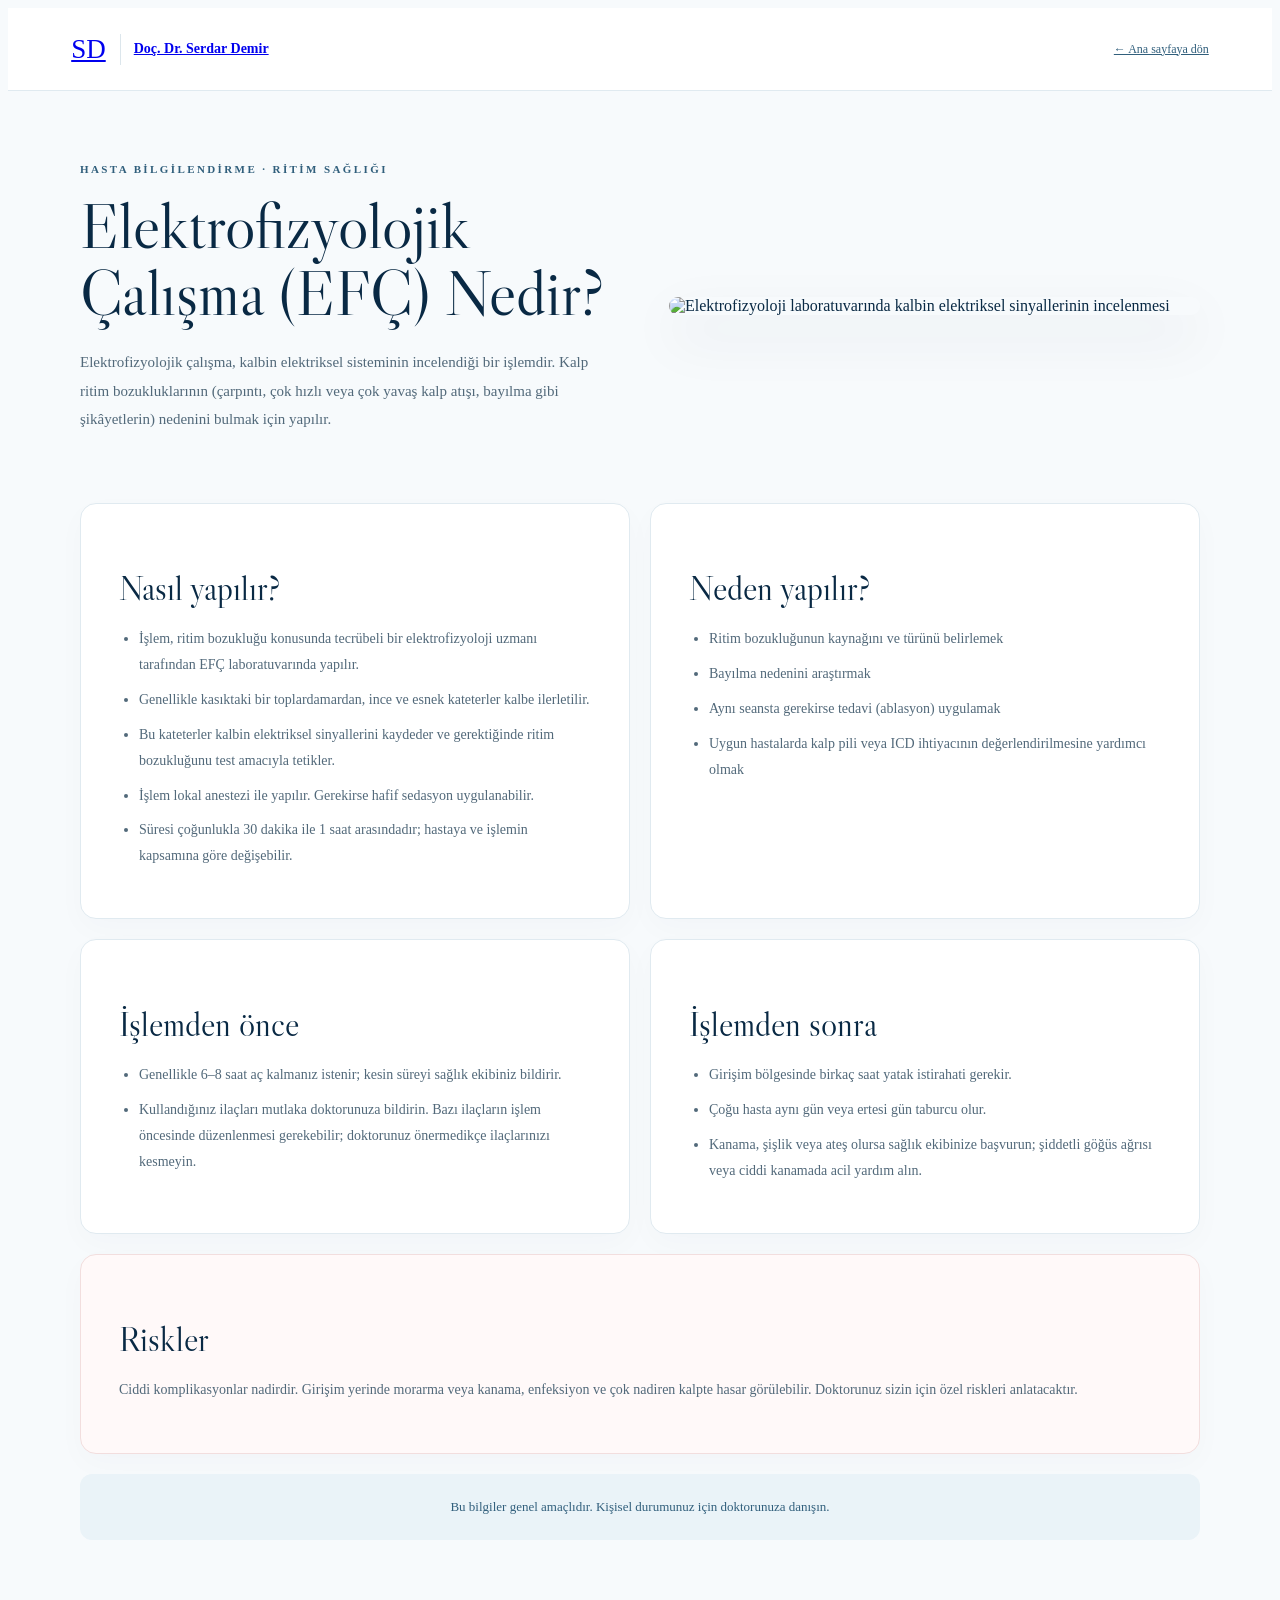
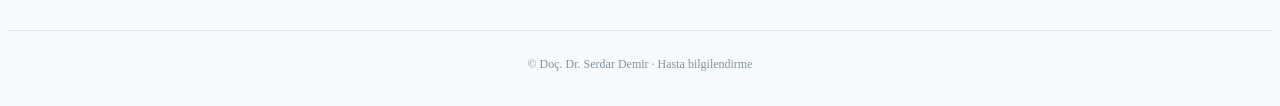
==== commit 49e3c8e2: "Add files via upload" ====
--- a/efc.html
+++ b/efc.html
@@ -1,3 +1,3 @@
 <!doctype html><html lang="tr"><head><meta charset="utf-8"><meta name="viewport" content="width=device-width,initial-scale=1"><title>Elektrofizyolojik Çalışma (EFÇ) Nedir? | Doç. Dr. Serdar Demir</title><meta name="description" content="Elektrofizyolojik çalışma (EFÇ) nasıl yapılır, neden uygulanır, öncesi ve sonrası nelere dikkat edilir? Hasta bilgilendirme rehberi."><link rel="canonical" href="https://drserdardemir.com/efc.html"><link rel="icon" href="favicon.png"><link rel="preconnect" href="https://fonts.googleapis.com"><link rel="preconnect" href="https://fonts.gstatic.com" crossorigin><link href="https://fonts.googleapis.com/css2?family=DM+Sans:wght@400;500;600;700&family=Libre+Caslon+Display&display=swap" rel="stylesheet"><link rel="stylesheet" href="style.css"><style>
-.efc-page{background:#f7fafc;color:#092944;min-height:100vh}.efc-top{background:#fff;border-bottom:1px solid #e0eaf0}.efc-nav{width:min(1180px,90%);margin:auto;min-height:82px;display:flex;align-items:center;justify-content:space-between;gap:16px}.efc-brand{display:flex;align-items:center;gap:13px;font-weight:700;font-size:14px}.efc-monogram{font-family:Georgia,serif;font-size:27px;border-right:1px solid #dce6ec;padding-right:14px;font-weight:400}.efc-back{font-size:12px;color:#315f7c}.efc-main{width:min(1120px,90%);margin:auto;padding:72px 0 90px}.efc-hero{display:grid;grid-template-columns:1fr 1fr;gap:58px;align-items:center;margin-bottom:54px}.efc-kicker{color:#315f7c;font-size:11px;font-weight:700;letter-spacing:2.4px;text-transform:uppercase}.efc-hero h1{font-family:'Libre Caslon Display',Georgia,serif;font-weight:400;font-size:clamp(42px,5vw,69px);line-height:1.05;margin:17px 0 22px}.efc-lead{font-size:15px;line-height:1.9;color:#52697a}.efc-photo{width:100%;height:380px;object-fit:cover;object-position:center 35%;border-radius:18px;box-shadow:0 22px 55px #09294416}.efc-grid{display:grid;grid-template-columns:1fr 1fr;gap:20px}.efc-panel{background:#fff;border:1px solid #e0eaf0;border-radius:16px;padding:35px 38px;box-shadow:0 10px 30px #09294406}.efc-panel h2{font-family:'Libre Caslon Display',Georgia,serif;font-weight:400;font-size:34px;margin-bottom:17px}.efc-panel ul{padding-left:20px;color:#52697a;font-size:14px;line-height:1.85}.efc-panel li+li{margin-top:9px}.efc-panel p{font-size:14px;color:#52697a;line-height:1.9}.efc-risk{grid-column:1/-1;background:#fff9f9;border-color:#f2dede}.efc-note{grid-column:1/-1;text-align:center;background:#eaf3f8;padding:22px;border-radius:12px;color:#315f7c;font-size:13px;line-height:1.7}.efc-footer{text-align:center;border-top:1px solid #dce6ec;padding:26px;color:#8294a1;font-size:12px}@media(max-width:760px){.efc-main{padding:42px 0 60px}.efc-hero,.efc-grid{grid-template-columns:1fr;gap:16px}.efc-hero{margin-bottom:26px}.efc-photo{height:300px}.efc-panel{padding:27px 24px}.efc-risk,.efc-note{grid-column:auto}.efc-hero h1{font-size:45px}.efc-nav{min-height:70px}.efc-brand{font-size:12px}}
+.efc-page{background:#f7fafc;color:#092944;min-height:100vh}.efc-top{background:#fff;border-bottom:1px solid #e0eaf0}.efc-nav{width:min(1180px,90%);margin:auto;min-height:82px;display:flex;align-items:center;justify-content:space-between;gap:16px}.efc-brand{display:flex;align-items:center;gap:13px;font-weight:700;font-size:14px}.efc-monogram{font-family:Georgia,serif;font-size:27px;border-right:1px solid #dce6ec;padding-right:14px;font-weight:400}.efc-back{font-size:12px;color:#315f7c}.efc-main{width:min(1120px,90%);margin:auto;padding:72px 0 90px}.efc-hero{display:grid;grid-template-columns:1fr 1fr;gap:58px;align-items:center;margin-bottom:54px}.efc-kicker{color:#315f7c;font-size:11px;font-weight:700;letter-spacing:2.4px;text-transform:uppercase}.efc-hero h1{font-family:'Libre Caslon Display',Georgia,serif;font-weight:400;font-size:clamp(42px,5vw,69px);line-height:1.05;margin:17px 0 22px}.efc-lead{font-size:15px;line-height:1.9;color:#52697a}.efc-photo{width:100%;height:auto;max-height:560px;object-fit:contain;object-position:center;border-radius:18px;box-shadow:0 22px 55px #09294416}.efc-grid{display:grid;grid-template-columns:1fr 1fr;gap:20px}.efc-panel{background:#fff;border:1px solid #e0eaf0;border-radius:16px;padding:35px 38px;box-shadow:0 10px 30px #09294406}.efc-panel h2{font-family:'Libre Caslon Display',Georgia,serif;font-weight:400;font-size:34px;margin-bottom:17px}.efc-panel ul{padding-left:20px;color:#52697a;font-size:14px;line-height:1.85}.efc-panel li+li{margin-top:9px}.efc-panel p{font-size:14px;color:#52697a;line-height:1.9}.efc-risk{grid-column:1/-1;background:#fff9f9;border-color:#f2dede}.efc-note{grid-column:1/-1;text-align:center;background:#eaf3f8;padding:22px;border-radius:12px;color:#315f7c;font-size:13px;line-height:1.7}.efc-footer{text-align:center;border-top:1px solid #dce6ec;padding:26px;color:#8294a1;font-size:12px}@media(max-width:760px){.efc-main{padding:42px 0 60px}.efc-hero,.efc-grid{grid-template-columns:1fr;gap:16px}.efc-hero{margin-bottom:26px}.efc-photo{height:auto;max-height:none}.efc-panel{padding:27px 24px}.efc-risk,.efc-note{grid-column:auto}.efc-hero h1{font-size:45px}.efc-nav{min-height:70px}.efc-brand{font-size:12px}}
 </style></head><body class="efc-page"><header class="efc-top"><nav class="efc-nav" aria-label="Sayfa navigasyonu"><a class="efc-brand" href="./index.html"><span class="efc-monogram">SD</span><span>Doç. Dr. Serdar Demir</span></a><a class="efc-back" href="./index.html#hasta-bilgilendirme">← Ana sayfaya dön</a></nav></header><main class="efc-main"><section class="efc-hero"><div><div class="efc-kicker">Hasta bilgilendirme · Ritim sağlığı</div><h1>Elektrofizyolojik Çalışma (EFÇ) Nedir?</h1><p class="efc-lead">Elektrofizyolojik çalışma, kalbin elektriksel sisteminin incelendiği bir işlemdir. Kalp ritim bozukluklarının (çarpıntı, çok hızlı veya çok yavaş kalp atışı, bayılma gibi şikâyetlerin) nedenini bulmak için yapılır.</p></div><img class="efc-photo" src="efc-laboratuvar.jpg" alt="Elektrofizyoloji laboratuvarında kalbin elektriksel sinyallerinin incelenmesi"></section><div class="efc-grid"><section class="efc-panel"><h2>Nasıl yapılır?</h2><ul><li>İşlem, ritim bozukluğu konusunda tecrübeli bir elektrofizyoloji uzmanı tarafından EFÇ laboratuvarında yapılır.</li><li>Genellikle kasıktaki bir toplardamardan, ince ve esnek kateterler kalbe ilerletilir.</li><li>Bu kateterler kalbin elektriksel sinyallerini kaydeder ve gerektiğinde ritim bozukluğunu test amacıyla tetikler.</li><li>İşlem lokal anestezi ile yapılır. Gerekirse hafif sedasyon uygulanabilir.</li><li>Süresi çoğunlukla 30 dakika ile 1 saat arasındadır; hastaya ve işlemin kapsamına göre değişebilir.</li></ul></section><section class="efc-panel"><h2>Neden yapılır?</h2><ul><li>Ritim bozukluğunun kaynağını ve türünü belirlemek</li><li>Bayılma nedenini araştırmak</li><li>Aynı seansta gerekirse tedavi (ablasyon) uygulamak</li><li>Uygun hastalarda kalp pili veya ICD ihtiyacının değerlendirilmesine yardımcı olmak</li></ul></section><section class="efc-panel"><h2>İşlemden önce</h2><ul><li>Genellikle 6–8 saat aç kalmanız istenir; kesin süreyi sağlık ekibiniz bildirir.</li><li>Kullandığınız ilaçları mutlaka doktorunuza bildirin. Bazı ilaçların işlem öncesinde düzenlenmesi gerekebilir; doktorunuz önermedikçe ilaçlarınızı kesmeyin.</li></ul></section><section class="efc-panel"><h2>İşlemden sonra</h2><ul><li>Girişim bölgesinde birkaç saat yatak istirahati gerekir.</li><li>Çoğu hasta aynı gün veya ertesi gün taburcu olur.</li><li>Kanama, şişlik veya ateş olursa sağlık ekibinize başvurun; şiddetli göğüs ağrısı veya ciddi kanamada acil yardım alın.</li></ul></section><section class="efc-panel efc-risk"><h2>Riskler</h2><p>Ciddi komplikasyonlar nadirdir. Girişim yerinde morarma veya kanama, enfeksiyon ve çok nadiren kalpte hasar görülebilir. Doktorunuz sizin için özel riskleri anlatacaktır.</p></section><aside class="efc-note">Bu bilgiler genel amaçlıdır. Kişisel durumunuz için doktorunuza danışın.</aside></div></main><footer class="efc-footer">© Doç. Dr. Serdar Demir · Hasta bilgilendirme</footer></body></html>
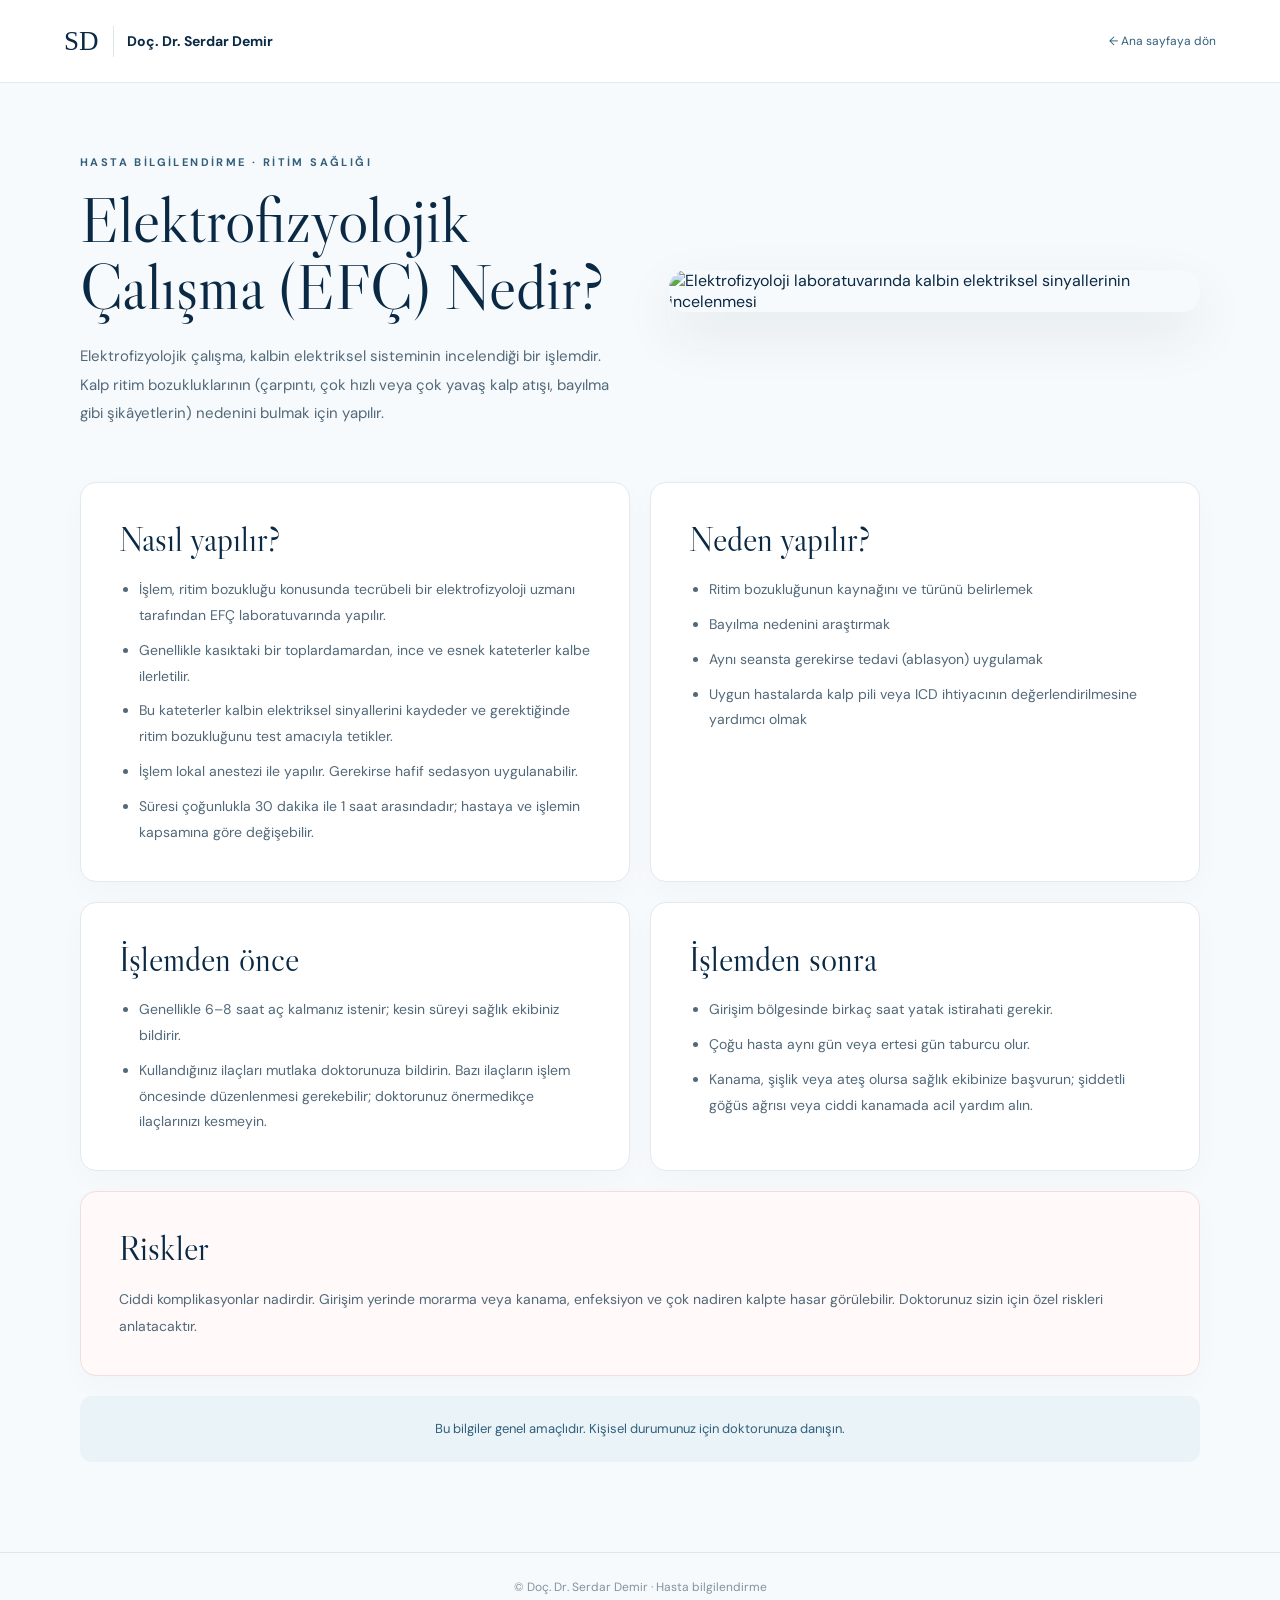
==== commit d3ecfa7f: "Add files via upload" ====
--- a/efc.html
+++ b/efc.html
@@ -1,3 +1,3 @@
 <!doctype html><html lang="tr"><head><meta charset="utf-8"><meta name="viewport" content="width=device-width,initial-scale=1"><title>Elektrofizyolojik Çalışma (EFÇ) Nedir? | Doç. Dr. Serdar Demir</title><meta name="description" content="Elektrofizyolojik çalışma (EFÇ) nasıl yapılır, neden uygulanır, öncesi ve sonrası nelere dikkat edilir? Hasta bilgilendirme rehberi."><link rel="canonical" href="https://drserdardemir.com/efc.html"><link rel="icon" href="favicon.png"><link rel="preconnect" href="https://fonts.googleapis.com"><link rel="preconnect" href="https://fonts.gstatic.com" crossorigin><link href="https://fonts.googleapis.com/css2?family=DM+Sans:wght@400;500;600;700&family=Libre+Caslon+Display&display=swap" rel="stylesheet"><link rel="stylesheet" href="style.css"><style>
 .efc-page{background:#f7fafc;color:#092944;min-height:100vh}.efc-top{background:#fff;border-bottom:1px solid #e0eaf0}.efc-nav{width:min(1180px,90%);margin:auto;min-height:82px;display:flex;align-items:center;justify-content:space-between;gap:16px}.efc-brand{display:flex;align-items:center;gap:13px;font-weight:700;font-size:14px}.efc-monogram{font-family:Georgia,serif;font-size:27px;border-right:1px solid #dce6ec;padding-right:14px;font-weight:400}.efc-back{font-size:12px;color:#315f7c}.efc-main{width:min(1120px,90%);margin:auto;padding:72px 0 90px}.efc-hero{display:grid;grid-template-columns:1fr 1fr;gap:58px;align-items:center;margin-bottom:54px}.efc-kicker{color:#315f7c;font-size:11px;font-weight:700;letter-spacing:2.4px;text-transform:uppercase}.efc-hero h1{font-family:'Libre Caslon Display',Georgia,serif;font-weight:400;font-size:clamp(42px,5vw,69px);line-height:1.05;margin:17px 0 22px}.efc-lead{font-size:15px;line-height:1.9;color:#52697a}.efc-photo{width:100%;height:auto;max-height:560px;object-fit:contain;object-position:center;border-radius:18px;box-shadow:0 22px 55px #09294416}.efc-grid{display:grid;grid-template-columns:1fr 1fr;gap:20px}.efc-panel{background:#fff;border:1px solid #e0eaf0;border-radius:16px;padding:35px 38px;box-shadow:0 10px 30px #09294406}.efc-panel h2{font-family:'Libre Caslon Display',Georgia,serif;font-weight:400;font-size:34px;margin-bottom:17px}.efc-panel ul{padding-left:20px;color:#52697a;font-size:14px;line-height:1.85}.efc-panel li+li{margin-top:9px}.efc-panel p{font-size:14px;color:#52697a;line-height:1.9}.efc-risk{grid-column:1/-1;background:#fff9f9;border-color:#f2dede}.efc-note{grid-column:1/-1;text-align:center;background:#eaf3f8;padding:22px;border-radius:12px;color:#315f7c;font-size:13px;line-height:1.7}.efc-footer{text-align:center;border-top:1px solid #dce6ec;padding:26px;color:#8294a1;font-size:12px}@media(max-width:760px){.efc-main{padding:42px 0 60px}.efc-hero,.efc-grid{grid-template-columns:1fr;gap:16px}.efc-hero{margin-bottom:26px}.efc-photo{height:auto;max-height:none}.efc-panel{padding:27px 24px}.efc-risk,.efc-note{grid-column:auto}.efc-hero h1{font-size:45px}.efc-nav{min-height:70px}.efc-brand{font-size:12px}}
-</style></head><body class="efc-page"><header class="efc-top"><nav class="efc-nav" aria-label="Sayfa navigasyonu"><a class="efc-brand" href="./index.html"><span class="efc-monogram">SD</span><span>Doç. Dr. Serdar Demir</span></a><a class="efc-back" href="./index.html#hasta-bilgilendirme">← Ana sayfaya dön</a></nav></header><main class="efc-main"><section class="efc-hero"><div><div class="efc-kicker">Hasta bilgilendirme · Ritim sağlığı</div><h1>Elektrofizyolojik Çalışma (EFÇ) Nedir?</h1><p class="efc-lead">Elektrofizyolojik çalışma, kalbin elektriksel sisteminin incelendiği bir işlemdir. Kalp ritim bozukluklarının (çarpıntı, çok hızlı veya çok yavaş kalp atışı, bayılma gibi şikâyetlerin) nedenini bulmak için yapılır.</p></div><img class="efc-photo" src="efc-laboratuvar.jpg" alt="Elektrofizyoloji laboratuvarında kalbin elektriksel sinyallerinin incelenmesi"></section><div class="efc-grid"><section class="efc-panel"><h2>Nasıl yapılır?</h2><ul><li>İşlem, ritim bozukluğu konusunda tecrübeli bir elektrofizyoloji uzmanı tarafından EFÇ laboratuvarında yapılır.</li><li>Genellikle kasıktaki bir toplardamardan, ince ve esnek kateterler kalbe ilerletilir.</li><li>Bu kateterler kalbin elektriksel sinyallerini kaydeder ve gerektiğinde ritim bozukluğunu test amacıyla tetikler.</li><li>İşlem lokal anestezi ile yapılır. Gerekirse hafif sedasyon uygulanabilir.</li><li>Süresi çoğunlukla 30 dakika ile 1 saat arasındadır; hastaya ve işlemin kapsamına göre değişebilir.</li></ul></section><section class="efc-panel"><h2>Neden yapılır?</h2><ul><li>Ritim bozukluğunun kaynağını ve türünü belirlemek</li><li>Bayılma nedenini araştırmak</li><li>Aynı seansta gerekirse tedavi (ablasyon) uygulamak</li><li>Uygun hastalarda kalp pili veya ICD ihtiyacının değerlendirilmesine yardımcı olmak</li></ul></section><section class="efc-panel"><h2>İşlemden önce</h2><ul><li>Genellikle 6–8 saat aç kalmanız istenir; kesin süreyi sağlık ekibiniz bildirir.</li><li>Kullandığınız ilaçları mutlaka doktorunuza bildirin. Bazı ilaçların işlem öncesinde düzenlenmesi gerekebilir; doktorunuz önermedikçe ilaçlarınızı kesmeyin.</li></ul></section><section class="efc-panel"><h2>İşlemden sonra</h2><ul><li>Girişim bölgesinde birkaç saat yatak istirahati gerekir.</li><li>Çoğu hasta aynı gün veya ertesi gün taburcu olur.</li><li>Kanama, şişlik veya ateş olursa sağlık ekibinize başvurun; şiddetli göğüs ağrısı veya ciddi kanamada acil yardım alın.</li></ul></section><section class="efc-panel efc-risk"><h2>Riskler</h2><p>Ciddi komplikasyonlar nadirdir. Girişim yerinde morarma veya kanama, enfeksiyon ve çok nadiren kalpte hasar görülebilir. Doktorunuz sizin için özel riskleri anlatacaktır.</p></section><aside class="efc-note">Bu bilgiler genel amaçlıdır. Kişisel durumunuz için doktorunuza danışın.</aside></div></main><footer class="efc-footer">© Doç. Dr. Serdar Demir · Hasta bilgilendirme</footer></body></html>+</style></head><body class="efc-page"><header class="efc-top"><nav class="efc-nav" aria-label="Sayfa navigasyonu"><a class="efc-brand" href="./index.html"><span class="efc-monogram">SD</span><span>Doç. Dr. Serdar Demir</span></a><a class="efc-back" href="./index.html#hasta-bilgilendirme">← Ana sayfaya dön</a></nav></header><main class="efc-main"><section class="efc-hero"><div><div class="efc-kicker">Hasta bilgilendirme · Ritim sağlığı</div><h1>Elektrofizyolojik Çalışma (EFÇ) Nedir?</h1><p class="efc-lead">Elektrofizyolojik çalışma, kalbin elektriksel sisteminin incelendiği bir işlemdir. Kalp ritim bozukluklarının (çarpıntı, çok hızlı veya çok yavaş kalp atışı, bayılma gibi şikâyetlerin) nedenini bulmak için yapılır.</p></div><img class="efc-photo" src="efc-laboratuvar.png" alt="Elektrofizyoloji laboratuvarında kalbin elektriksel sinyallerinin incelenmesi"></section><div class="efc-grid"><section class="efc-panel"><h2>Nasıl yapılır?</h2><ul><li>İşlem, ritim bozukluğu konusunda tecrübeli bir elektrofizyoloji uzmanı tarafından EFÇ laboratuvarında yapılır.</li><li>Genellikle kasıktaki bir toplardamardan, ince ve esnek kateterler kalbe ilerletilir.</li><li>Bu kateterler kalbin elektriksel sinyallerini kaydeder ve gerektiğinde ritim bozukluğunu test amacıyla tetikler.</li><li>İşlem lokal anestezi ile yapılır. Gerekirse hafif sedasyon uygulanabilir.</li><li>Süresi çoğunlukla 30 dakika ile 1 saat arasındadır; hastaya ve işlemin kapsamına göre değişebilir.</li></ul></section><section class="efc-panel"><h2>Neden yapılır?</h2><ul><li>Ritim bozukluğunun kaynağını ve türünü belirlemek</li><li>Bayılma nedenini araştırmak</li><li>Aynı seansta gerekirse tedavi (ablasyon) uygulamak</li><li>Uygun hastalarda kalp pili veya ICD ihtiyacının değerlendirilmesine yardımcı olmak</li></ul></section><section class="efc-panel"><h2>İşlemden önce</h2><ul><li>Genellikle 6–8 saat aç kalmanız istenir; kesin süreyi sağlık ekibiniz bildirir.</li><li>Kullandığınız ilaçları mutlaka doktorunuza bildirin. Bazı ilaçların işlem öncesinde düzenlenmesi gerekebilir; doktorunuz önermedikçe ilaçlarınızı kesmeyin.</li></ul></section><section class="efc-panel"><h2>İşlemden sonra</h2><ul><li>Girişim bölgesinde birkaç saat yatak istirahati gerekir.</li><li>Çoğu hasta aynı gün veya ertesi gün taburcu olur.</li><li>Kanama, şişlik veya ateş olursa sağlık ekibinize başvurun; şiddetli göğüs ağrısı veya ciddi kanamada acil yardım alın.</li></ul></section><section class="efc-panel efc-risk"><h2>Riskler</h2><p>Ciddi komplikasyonlar nadirdir. Girişim yerinde morarma veya kanama, enfeksiyon ve çok nadiren kalpte hasar görülebilir. Doktorunuz sizin için özel riskleri anlatacaktır.</p></section><aside class="efc-note">Bu bilgiler genel amaçlıdır. Kişisel durumunuz için doktorunuza danışın.</aside></div></main><footer class="efc-footer">© Doç. Dr. Serdar Demir · Hasta bilgilendirme</footer></body></html>
--- a/style.css
+++ b/style.css
@@ -0,0 +1,4318 @@
+@import url('https://fonts.googleapis.com/css2?family=DM+Sans:wght@400;500;600;700&family=Libre+Caslon+Display&display=swap');
+
+/* =========================================================
+
+   DOÇ. DR. SERDAR DEMİR
+
+   PREMIUM MEDICAL WEBSITE
+
+========================================================= */
+
+:root {
+
+    --navy: #092944;
+
+    --navy-dark: #061d31;
+
+    --navy-deep: #041728;
+
+    --blue: #315f7c;
+
+    --blue-soft: #dfeef6;
+
+    --blue-pale: #eef6fa;
+
+    --red: #d95d63;
+
+    --white: #ffffff;
+
+    --background: #f7fafc;
+
+    --section: #f2f7fa;
+
+    --text: #0d2b46;
+
+    --body: #52697a;
+
+    --muted: #8294a1;
+
+    --border: #dce6ec;
+
+    --serif: "Libre Caslon Display", Georgia, serif;
+
+    --sans: "DM Sans", Arial, sans-serif;
+
+    --shadow: 0 20px 55px rgba(7, 37, 61, 0.09);
+
+}
+
+/* =========================================================
+
+   RESET
+
+========================================================= */
+
+* {
+
+    margin: 0;
+
+    padding: 0;
+
+    box-sizing: border-box;
+
+}
+
+html {
+
+    scroll-behavior: smooth;
+
+    scroll-padding-top: 82px;
+
+}
+
+body {
+
+    font-family: var(--sans);
+
+    background: var(--white);
+
+    color: var(--text);
+
+    overflow-x: hidden;
+
+    -webkit-font-smoothing: antialiased;
+
+}
+
+img {
+
+    width: 100%;
+
+    display: block;
+
+}
+
+a {
+
+    color: inherit;
+
+    text-decoration: none;
+
+}
+
+button {
+
+    font-family: inherit;
+
+}
+
+.container {
+
+    width: min(1180px, 88%);
+
+    margin: 0 auto;
+
+}
+
+.section {
+
+    padding: 92px 0;
+
+}
+
+/* =========================================================
+
+   HEADER
+
+========================================================= */
+
+.header {
+
+    position: sticky;
+
+    top: 0;
+
+    width: 100%;
+
+    z-index: 1000;
+
+    background: rgba(255, 255, 255, 0.96);
+
+    backdrop-filter: blur(18px);
+
+    -webkit-backdrop-filter: blur(18px);
+
+    border-bottom: 1px solid rgba(8, 42, 69, 0.07);
+
+    transition:
+
+        box-shadow 0.3s ease,
+
+        background 0.3s ease;
+
+}
+
+.header.scrolled {
+
+    box-shadow: 0 8px 30px rgba(8, 42, 69, 0.08);
+
+}
+
+.header-inner {
+
+    width: min(1380px, 92%);
+
+    height: 76px;
+
+    margin: 0 auto;
+
+    display: flex;
+
+    align-items: center;
+
+}
+
+/* BRAND */
+
+.brand {
+
+    display: flex;
+
+    align-items: center;
+
+    gap: 12px;
+
+    flex-shrink: 0;
+
+}
+
+.brand-logo {
+
+    width: 43px;
+
+    height: 43px;
+
+    display: flex;
+
+    align-items: center;
+
+    justify-content: center;
+
+    font-family: var(--serif);
+
+    font-size: 24px;
+
+    color: var(--navy);
+
+    border-right: 1px solid #d8e1e6;
+
+    padding-right: 10px;
+
+}
+
+.brand-text {
+
+    display: flex;
+
+    flex-direction: column;
+
+}
+
+.brand-text strong {
+
+    font-size: 13px;
+
+    font-weight: 700;
+
+    color: var(--navy);
+
+}
+
+.brand-text span {
+
+    margin-top: 2px;
+
+    font-size: 9px;
+
+    color: #718593;
+
+}
+
+/* NAV */
+
+.nav {
+
+    display: flex;
+
+    align-items: center;
+
+    gap: 27px;
+
+    margin-left: auto;
+
+    margin-right: 32px;
+
+}
+
+.nav a {
+
+    position: relative;
+
+    padding: 29px 0;
+
+    font-size: 11px;
+
+    font-weight: 500;
+
+    color: #344f63;
+
+    transition: color 0.2s ease;
+
+}
+
+.nav a::after {
+
+    content: "";
+
+    position: absolute;
+
+    left: 0;
+
+    bottom: 19px;
+
+    width: 0;
+
+    height: 1px;
+
+    background: var(--navy);
+
+    transition: width 0.25s ease;
+
+}
+
+.nav a:hover {
+
+    color: var(--navy);
+
+}
+
+.nav a:hover::after {
+
+    width: 100%;
+
+}
+
+/* HEADER BUTTON */
+
+.header-button {
+
+    min-height: 42px;
+
+    padding: 0 19px;
+
+    display: inline-flex;
+
+    align-items: center;
+
+    gap: 14px;
+
+    border-radius: 30px;
+
+    background: var(--navy);
+
+    color: white;
+
+    font-size: 10px;
+
+    font-weight: 600;
+
+    white-space: nowrap;
+
+    transition:
+
+        transform 0.2s ease,
+
+        background 0.2s ease;
+
+}
+
+.header-button:hover {
+
+    background: #12466a;
+
+    transform: translateY(-1px);
+
+}
+
+.mobile-menu {
+
+    display: none;
+
+    margin-left: auto;
+
+    border: 0;
+
+    background: transparent;
+
+    color: var(--navy);
+
+    font-size: 25px;
+
+    cursor: pointer;
+
+}
+
+/* =========================================================
+
+   HERO
+
+========================================================= */
+
+.hero {
+
+    position: relative;
+
+    overflow: hidden;
+
+    background:
+
+        radial-gradient(
+
+            circle at 72% 38%,
+
+            rgba(194, 219, 232, 0.65),
+
+            transparent 32%
+
+        ),
+
+        linear-gradient(
+
+            105deg,
+
+            #eef6fa 0%,
+
+            #f8fbfc 45%,
+
+            #e5eff4 100%
+
+        );
+
+}
+
+.hero::before {
+
+    content: "";
+
+    position: absolute;
+
+    width: 550px;
+
+    height: 550px;
+
+    right: 10%;
+
+    top: -250px;
+
+    border-radius: 50%;
+
+    background: rgba(255, 255, 255, 0.35);
+
+    filter: blur(20px);
+
+}
+
+.hero-inner {
+
+    position: relative;
+
+    width: min(1380px, 88%);
+
+    min-height: 610px;
+
+    margin: auto;
+
+    display: grid;
+
+    grid-template-columns: 46% 54%;
+
+    align-items: stretch;
+
+}
+
+/* HERO CONTENT */
+
+.hero-content {
+
+    position: relative;
+
+    z-index: 5;
+
+    padding: 78px 0 58px;
+
+}
+
+.hero-label {
+
+    margin-bottom: 20px;
+
+    font-size: 9px;
+
+    font-weight: 700;
+
+    letter-spacing: 3px;
+
+    color: #57738a;
+
+}
+
+.hero h1 {
+
+    font-family: var(--serif);
+
+    font-size: clamp(60px, 5.8vw, 88px);
+
+    font-weight: 400;
+
+    line-height: 0.95;
+
+    letter-spacing: -2px;
+
+    color: var(--navy);
+
+}
+
+.hero h1 span {
+
+    display: block;
+
+    margin-bottom: 4px;
+
+    font-size: 0.67em;
+
+}
+
+.hero-description {
+
+    max-width: 560px;
+
+    margin-top: 27px;
+
+    font-size: 15px;
+
+    line-height: 1.7;
+
+    color: #38556b;
+
+}
+
+.hero-buttons {
+
+    display: flex;
+
+    align-items: center;
+
+    gap: 12px;
+
+    margin-top: 29px;
+
+}
+
+.button {
+
+    min-height: 48px;
+
+    padding: 0 23px;
+
+    display: inline-flex;
+
+    align-items: center;
+
+    gap: 28px;
+
+    border-radius: 28px;
+
+    font-size: 11px;
+
+    font-weight: 600;
+
+    transition:
+
+        transform 0.2s ease,
+
+        box-shadow 0.2s ease;
+
+}
+
+.button:hover {
+
+    transform: translateY(-2px);
+
+}
+
+.button-dark {
+
+    background: var(--navy);
+
+    color: white;
+
+    box-shadow: 0 10px 25px rgba(8, 42, 69, 0.15);
+
+}
+
+.button-light {
+
+    background: rgba(255, 255, 255, 0.78);
+
+    color: var(--navy);
+
+    border: 1px solid rgba(8, 42, 69, 0.08);
+
+}
+
+/* HERO AFFILIATIONS */
+
+.hero-affiliations {
+
+    max-width: 590px;
+
+    display: grid;
+
+    grid-template-columns: 1fr 1fr;
+
+    gap: 20px;
+
+    margin-top: 54px;
+
+}
+
+.affiliation {
+
+    display: flex;
+
+    align-items: center;
+
+    gap: 12px;
+
+}
+
+.affiliation + .affiliation {
+
+    padding-left: 20px;
+
+    border-left: 1px solid #cad8e0;
+
+}
+
+.affiliation-icon {
+
+    width: 37px;
+
+    height: 37px;
+
+    flex: 0 0 37px;
+
+    display: flex;
+
+    align-items: center;
+
+    justify-content: center;
+
+    border-radius: 50%;
+
+    background: rgba(255, 255, 255, 0.75);
+
+    color: var(--navy);
+
+    font-size: 19px;
+
+}
+
+.affiliation p {
+
+    max-width: 190px;
+
+    font-size: 10px;
+
+    line-height: 1.45;
+
+    color: #3d596d;
+
+}
+
+/* =========================================================
+
+   HERO IMAGE
+
+========================================================= */
+
+.hero-image-area {
+
+    position: relative;
+
+    min-height: 610px;
+
+}
+
+.hero-photo {
+
+    position: absolute;
+
+    left: 3%;
+
+    bottom: 0;
+
+    width: 67%;
+
+    height: 94%;
+
+    overflow: hidden;
+
+    border-radius: 160px 160px 0 0;
+
+}
+
+.hero-photo::after {
+
+    content: "";
+
+    position: absolute;
+
+    inset: 0;
+
+    background:
+
+        linear-gradient(
+
+            to top,
+
+            rgba(230, 240, 245, 0.16),
+
+            transparent 35%
+
+        );
+
+    pointer-events: none;
+
+}
+
+.hero-photo img {
+
+    width: 100%;
+
+    height: 100%;
+
+    object-fit: cover;
+
+    object-position: center top;
+
+    transition: transform 1.1s cubic-bezier(.16, 1, .3, 1);
+
+}
+
+.hero-photo:hover img {
+
+    transform: scale(1.025);
+
+}
+
+/* HERO QUOTE */
+
+.hero-quote {
+
+    position: absolute;
+
+    z-index: 4;
+
+    right: 0;
+
+    top: 75px;
+
+    width: 180px;
+
+    color: var(--navy);
+
+    transition: transform 0.35s ease;
+
+}
+
+.hero-quote:hover {
+
+    transform: translateY(-3px);
+
+}
+
+.quote-mark {
+
+    display: block;
+
+    height: 23px;
+
+    font-family: Georgia, serif;
+
+    font-size: 42px;
+
+    color: var(--red);
+
+}
+
+.hero-quote p {
+
+    font-family: var(--serif);
+
+    font-size: 20px;
+
+    line-height: 1.4;
+
+    transform: rotate(-3deg);
+
+}
+
+/* ESKİ CARDIAC RHYTHM KUTUSU */
+
+.hero-monitor,
+
+.monitor-line,
+
+.hero-monitor span {
+
+    display: none !important;
+
+}
+
+/* =========================================================
+
+   SECTION LABELS
+
+========================================================= */
+
+.section-label {
+
+    margin-bottom: 13px;
+
+    font-size: 9px;
+
+    font-weight: 700;
+
+    letter-spacing: 3px;
+
+    color: #547087;
+
+}
+
+.section-label-light {
+
+    color: #8fb5ca;
+
+}
+
+/* =========================================================
+
+   ABOUT
+
+========================================================= */
+
+.about {
+
+    background: white;
+
+}
+
+.about-grid {
+
+    display: grid;
+
+    grid-template-columns: 0.95fr 1.05fr;
+
+    gap: 70px;
+
+    align-items: center;
+
+}
+
+.about-content h2 {
+
+    font-family: var(--serif);
+
+    font-size: clamp(40px, 4vw, 57px);
+
+    font-weight: 400;
+
+    line-height: 1.02;
+
+    letter-spacing: -1px;
+
+    color: var(--navy);
+
+}
+
+.about-content > p {
+
+    max-width: 560px;
+
+    margin-top: 22px;
+
+    font-size: 13px;
+
+    line-height: 1.8;
+
+    color: var(--body);
+
+}
+
+.about-content > p + p {
+
+    margin-top: 13px;
+
+}
+
+.text-link {
+
+    display: inline-flex;
+
+    align-items: center;
+
+    gap: 17px;
+
+    margin-top: 26px;
+
+    font-size: 11px;
+
+    font-weight: 600;
+
+    color: var(--navy);
+
+}
+
+.text-link span {
+
+    transition: transform 0.2s ease;
+
+}
+
+.text-link:hover span {
+
+    transform: translateX(5px);
+
+}
+
+/* ABOUT IMAGES */
+
+.about-images {
+
+    display: grid;
+
+    grid-template-columns: 1fr 1fr;
+
+    gap: 12px;
+
+}
+
+.about-image {
+
+    height: 305px;
+
+    overflow: hidden;
+
+    border-radius: 10px;
+
+}
+
+.about-image img {
+
+    width: 100%;
+
+    height: 100%;
+
+    object-fit: cover;
+
+}
+
+.about-doctor img {
+
+    object-position: center top;
+
+}
+
+.hospital-placeholder {
+
+    position: relative;
+
+    display: flex;
+
+    align-items: flex-end;
+
+    padding: 24px;
+
+    overflow: hidden;
+
+    background:
+
+        linear-gradient(
+
+            180deg,
+
+            rgba(21, 74, 107, 0.05),
+
+            rgba(6, 39, 63, 0.65)
+
+        ),
+
+        linear-gradient(
+
+            135deg,
+
+            #b9d1dc,
+
+            #e3edf1 55%,
+
+            #9db9c6
+
+        );
+
+}
+
+.hospital-placeholder::before {
+
+    content: "";
+
+    position: absolute;
+
+    left: 14%;
+
+    right: 8%;
+
+    top: 20%;
+
+    height: 47%;
+
+    background: rgba(255, 255, 255, 0.65);
+
+    box-shadow: 0 10px 30px rgba(20, 50, 70, 0.1);
+
+}
+
+.hospital-placeholder::after {
+
+    content: "";
+
+    position: absolute;
+
+    left: 18%;
+
+    right: 12%;
+
+    top: 27%;
+
+    height: 5px;
+
+    background:
+
+        repeating-linear-gradient(
+
+            90deg,
+
+            #7698a8 0 18px,
+
+            transparent 18px 28px
+
+        );
+
+    box-shadow:
+
+        0 28px 0 rgba(118, 152, 168, 0.8),
+
+        0 56px 0 rgba(118, 152, 168, 0.8);
+
+}
+
+.hospital-placeholder-content {
+
+    position: relative;
+
+    z-index: 2;
+
+    display: flex;
+
+    flex-direction: column;
+
+    color: white;
+
+}
+
+.hospital-placeholder-content span {
+
+    font-size: 9px;
+
+    letter-spacing: 3px;
+
+}
+
+.hospital-placeholder-content strong {
+
+    margin-top: 3px;
+
+    font-size: 19px;
+
+}
+
+.hospital-placeholder-content small {
+
+    max-width: 190px;
+
+    margin-top: 5px;
+
+    font-size: 9px;
+
+    line-height: 1.4;
+
+    opacity: 0.8;
+
+}
+
+/* =========================================================
+
+   SPECIALTIES
+
+========================================================= */
+
+.specialties {
+
+    background:
+
+        linear-gradient(
+
+            180deg,
+
+            #f1f7fa,
+
+            #eaf3f8
+
+        );
+
+}
+
+.specialties-heading {
+
+    display: grid;
+
+    grid-template-columns: 1fr 0.7fr;
+
+    gap: 70px;
+
+    align-items: end;
+
+    margin-bottom: 38px;
+
+}
+
+.specialties-heading h2 {
+
+    font-family: var(--serif);
+
+    font-size: clamp(38px, 4vw, 54px);
+
+    font-weight: 400;
+
+    line-height: 1;
+
+    color: var(--navy);
+
+}
+
+.specialties-heading > p {
+
+    max-width: 400px;
+
+    justify-self: end;
+
+    font-size: 12px;
+
+    line-height: 1.7;
+
+    color: var(--body);
+
+}
+
+.specialty-grid {
+
+    display: grid;
+
+    grid-template-columns: repeat(4, 1fr);
+
+    gap: 12px;
+
+}
+
+.specialty-card {
+
+    position: relative;
+
+    min-height: 230px;
+
+    padding: 24px;
+
+    border-radius: 9px;
+
+    background: rgba(255, 255, 255, 0.9);
+
+    border: 1px solid rgba(8, 42, 69, 0.05);
+
+    box-shadow: 0 10px 25px rgba(18, 62, 88, 0.025);
+
+    transition:
+
+        transform 0.25s ease,
+
+        box-shadow 0.25s ease;
+
+}
+
+.specialty-card:hover {
+
+    transform: translateY(-6px);
+
+    box-shadow: 0 20px 45px rgba(18, 62, 88, 0.09);
+
+}
+
+.specialty-icon {
+
+    width: 46px;
+
+    height: 46px;
+
+    display: flex;
+
+    align-items: center;
+
+    justify-content: center;
+
+    margin-bottom: 22px;
+
+    border-radius: 50%;
+
+    background: #edf5fa;
+
+    color: #2f73a2;
+
+    font-size: 24px;
+
+}
+
+.specialty-card:nth-child(1) .specialty-icon,
+
+.specialty-card:nth-child(3) .specialty-icon {
+
+    color: var(--red);
+
+}
+
+.specialty-card h3 {
+
+    font-family: var(--serif);
+
+    font-size: 21px;
+
+    font-weight: 400;
+
+    color: var(--navy);
+
+}
+
+.specialty-card p {
+
+    margin-top: 9px;
+
+    font-size: 11px;
+
+    line-height: 1.6;
+
+    color: var(--body);
+
+}
+
+.specialty-arrow {
+
+    position: absolute;
+
+    left: 24px;
+
+    bottom: 20px;
+
+    font-size: 17px;
+
+    color: var(--navy);
+
+}
+
+/* =========================================================
+
+   ELECTROPHYSIOLOGY
+
+========================================================= */
+
+.ep-section {
+
+    position: relative;
+
+    overflow: hidden;
+
+    padding: 68px 0;
+
+    color: white;
+
+    background:
+
+        radial-gradient(
+
+            circle at 58% 50%,
+
+            rgba(35, 111, 156, 0.45),
+
+            transparent 30%
+
+        ),
+
+        linear-gradient(
+
+            110deg,
+
+            #06243d,
+
+            #0a3657 58%,
+
+            #061e34
+
+        );
+
+}
+
+.ep-section::before {
+
+    content: "";
+
+    position: absolute;
+
+    width: 420px;
+
+    height: 420px;
+
+    left: 52%;
+
+    top: 50%;
+
+    transform: translate(-50%, -50%);
+
+    border-radius: 50%;
+
+    background: rgba(26, 110, 161, 0.13);
+
+    filter: blur(25px);
+
+}
+
+.ep-grid {
+
+    position: relative;
+
+    z-index: 2;
+
+    display: grid;
+
+    grid-template-columns: 1.1fr 0.8fr 0.5fr;
+
+    gap: 50px;
+
+    align-items: center;
+
+}
+
+.ep-content h2 {
+
+    max-width: 550px;
+
+    font-family: var(--serif);
+
+    font-size: clamp(40px, 4vw, 57px);
+
+    font-weight: 400;
+
+    line-height: 1.03;
+
+}
+
+.ep-content > p {
+
+    max-width: 560px;
+
+    margin-top: 20px;
+
+    font-size: 12px;
+
+    line-height: 1.8;
+
+    color: #c3d3dd;
+
+}
+
+.ep-button {
+
+    min-height: 43px;
+
+    display: inline-flex;
+
+    align-items: center;
+
+    gap: 25px;
+
+    margin-top: 25px;
+
+    padding: 0 19px;
+
+    border-radius: 24px;
+
+    background: white;
+
+    color: var(--navy);
+
+    font-size: 10px;
+
+    font-weight: 600;
+
+}
+
+/* HEART VISUAL */
+
+.heart-visual {
+
+    position: relative;
+
+    min-height: 300px;
+
+    display: flex;
+
+    align-items: center;
+
+    justify-content: center;
+
+}
+
+.heart-glow {
+
+    position: absolute;
+
+    width: 230px;
+
+    height: 230px;
+
+    border-radius: 50%;
+
+    background:
+
+        radial-gradient(
+
+            circle,
+
+            rgba(57, 157, 220, 0.35),
+
+            rgba(57, 157, 220, 0.08) 50%,
+
+            transparent 72%
+
+        );
+
+}
+
+.heart-symbol {
+
+    position: relative;
+
+    z-index: 2;
+
+    font-size: 170px;
+
+    line-height: 1;
+
+    color: #4c9ad1;
+
+    text-shadow:
+
+        0 0 15px rgba(69, 167, 230, 0.7),
+
+        0 0 40px rgba(34, 118, 177, 0.4);
+
+}
+
+.heart-symbol::after {
+
+    content: "♥";
+
+    position: absolute;
+
+    left: 7px;
+
+    top: 8px;
+
+    color: transparent;
+
+    -webkit-text-stroke: 1px rgba(255, 101, 83, 0.65);
+
+    font-size: 155px;
+
+}
+
+.ep-ecg {
+
+    position: absolute;
+
+    z-index: 4;
+
+    width: 150%;
+
+    height: 80px;
+
+    left: 15%;
+
+    top: 50%;
+
+    transform: translateY(-50%);
+
+}
+
+.ep-ecg path {
+
+    fill: none;
+
+    stroke: #a9dcf5;
+
+    stroke-width: 2;
+
+    filter: drop-shadow(0 0 4px rgba(113, 207, 250, 0.8));
+
+}
+
+.ep-topics {
+
+    display: flex;
+
+    flex-direction: column;
+
+    gap: 19px;
+
+    padding-left: 30px;
+
+    border-left: 1px solid rgba(255, 255, 255, 0.13);
+
+}
+
+.ep-topics span {
+
+    font-size: 11px;
+
+    color: #bfd0dc;
+
+}
+
+/* =========================================================
+
+   KNOWLEDGE / ACADEMIC / PATIENT INFO
+
+========================================================= */
+
+.knowledge {
+
+    background: white;
+
+}
+
+.knowledge-grid {
+
+    display: grid;
+
+    grid-template-columns: 0.95fr 1.05fr;
+
+    gap: 70px;
+
+}
+
+.academic,
+
+.patient-information {
+
+    min-width: 0;
+
+}
+
+.academic {
+
+    padding-right: 50px;
+
+    border-right: 1px solid var(--border);
+
+}
+
+.academic h2,
+
+.patient-information h2 {
+
+    font-family: var(--serif);
+
+    font-size: clamp(34px, 3vw, 45px);
+
+    font-weight: 400;
+
+    line-height: 1.04;
+
+    color: var(--navy);
+
+}
+
+.academic > p,
+
+.patient-intro {
+
+    max-width: 530px;
+
+    margin-top: 13px;
+
+    font-size: 11px;
+
+    line-height: 1.7;
+
+    color: var(--body);
+
+}
+
+.soft-button {
+
+    min-height: 43px;
+
+    display: inline-flex;
+
+    align-items: center;
+
+    gap: 30px;
+
+    margin-top: 25px;
+
+    padding: 0 20px;
+
+    border-radius: 24px;
+
+    background: #e8f2f8;
+
+    color: var(--navy);
+
+    font-size: 10px;
+
+    font-weight: 600;
+
+}
+
+/* PUBLICATIONS */
+
+.publication-visual {
+
+    position: relative;
+
+    height: 150px;
+
+    margin-top: 28px;
+
+}
+
+.paper {
+
+    position: absolute;
+
+    width: 150px;
+
+    height: 115px;
+
+    padding: 16px;
+
+    background: white;
+
+    border: 1px solid #dce3e7;
+
+    box-shadow: 0 14px 25px rgba(16, 47, 66, 0.1);
+
+    display: flex;
+
+    flex-direction: column;
+
+    transition:
+
+        transform 0.35s ease,
+
+        box-shadow 0.35s ease;
+
+}
+
+.paper small {
+
+    font-size: 7px;
+
+    color: var(--red);
+
+}
+
+.paper strong {
+
+    margin-top: 13px;
+
+    font-family: var(--serif);
+
+    font-size: 16px;
+
+    color: var(--navy);
+
+}
+
+.paper-one {
+
+    left: 60px;
+
+    top: 18px;
+
+    transform: rotate(-8deg);
+
+}
+
+.paper-two {
+
+    left: 180px;
+
+    top: 5px;
+
+    transform: rotate(2deg);
+
+}
+
+.paper-three {
+
+    left: 300px;
+
+    top: 24px;
+
+    transform: rotate(8deg);
+
+    background: var(--navy);
+
+    color: white;
+
+}
+
+.paper-three strong {
+
+    color: white;
+
+}
+
+/* =========================================================
+
+   PATIENT CARDS
+
+========================================================= */
+
+.patient-cards {
+
+    display: grid;
+
+    grid-template-columns: repeat(3, 1fr);
+
+    gap: 10px;
+
+    margin-top: 25px;
+
+}
+
+.patient-card {
+
+    overflow: hidden;
+
+    border: 1px solid var(--border);
+
+    border-radius: 8px;
+
+    background: white;
+
+    transition:
+
+        transform 0.3s ease,
+
+        box-shadow 0.3s ease;
+
+}
+
+.patient-card:hover {
+
+    transform: translateY(-5px);
+
+    box-shadow: var(--shadow);
+
+}
+
+.patient-image {
+
+    height: 105px;
+
+    display: flex;
+
+    align-items: center;
+
+    justify-content: center;
+
+    overflow: hidden;
+
+}
+
+/* ECG CARD */
+
+.rhythm-image {
+
+    padding: 20px;
+
+    background:
+
+        linear-gradient(
+
+            135deg,
+
+            #0c3c5d,
+
+            #09263f
+
+        );
+
+}
+
+.rhythm-image svg {
+
+    width: 100%;
+
+    height: 70px;
+
+}
+
+.rhythm-image path {
+
+    fill: none;
+
+    stroke: #83cce9;
+
+    stroke-width: 2;
+
+    stroke-dasharray: 800;
+
+    stroke-dashoffset: 800;
+
+    animation: patientECG 4.8s cubic-bezier(.4, 0, .2, 1) infinite;
+
+}
+
+@keyframes patientECG {
+
+    0% {
+
+        stroke-dashoffset: 800;
+
+    }
+
+    45%,
+
+    80% {
+
+        stroke-dashoffset: 0;
+
+    }
+
+    100% {
+
+        stroke-dashoffset: -800;
+
+    }
+
+}
+
+/* ABLATION CARD */
+
+.ablation-image {
+
+    background:
+
+        radial-gradient(
+
+            circle at center,
+
+            #c97a65,
+
+            #8f3f39 50%,
+
+            #40252a
+
+        );
+
+}
+
+.mini-heart {
+
+    font-size: 70px;
+
+    color: #d99882;
+
+    text-shadow: 0 0 20px rgba(255, 145, 100, 0.5);
+
+    transform-origin: center;
+
+    animation: subtleHeartBeat 3.6s ease-in-out infinite;
+
+}
+
+@keyframes subtleHeartBeat {
+
+    0%,
+
+    15%,
+
+    100% {
+
+        transform: scale(1);
+
+    }
+
+    5% {
+
+        transform: scale(1.06);
+
+    }
+
+    9% {
+
+        transform: scale(1.015);
+
+    }
+
+    12% {
+
+        transform: scale(1.045);
+
+    }
+
+}
+
+/* PACEMAKER */
+
+.pacemaker-image {
+
+    background:
+
+        linear-gradient(
+
+            135deg,
+
+            #dfe8ed,
+
+            #aabcc6
+
+        );
+
+}
+
+.pacemaker {
+
+    position: relative;
+
+    width: 65px;
+
+    height: 75px;
+
+    border-radius: 17px;
+
+    background:
+
+        linear-gradient(
+
+            135deg,
+
+            #f6f8f9,
+
+            #aebcc3
+
+        );
+
+    border: 2px solid white;
+
+    box-shadow: 0 10px 20px rgba(17, 48, 64, 0.18);
+
+    transition: transform 0.3s ease;
+
+}
+
+.patient-card:hover .pacemaker {
+
+    transform: translateY(-3px);
+
+}
+
+.pacemaker span {
+
+    position: absolute;
+
+    width: 24px;
+
+    height: 7px;
+
+    top: 13px;
+
+    left: 20px;
+
+    border-radius: 6px;
+
+    background: #81949f;
+
+}
+
+.pacemaker i {
+
+    position: absolute;
+
+    width: 60px;
+
+    height: 60px;
+
+    left: 55px;
+
+    top: 42px;
+
+    border: 2px solid #697f8c;
+
+    border-radius: 50%;
+
+}
+
+.patient-card-bottom {
+
+    min-height: 72px;
+
+    padding: 12px;
+
+    display: flex;
+
+    align-items: flex-end;
+
+    justify-content: space-between;
+
+    gap: 10px;
+
+}
+
+.patient-card-bottom h3 {
+
+    font-family: var(--serif);
+
+    font-size: 16px;
+
+    font-weight: 400;
+
+    line-height: 1.05;
+
+    color: var(--navy);
+
+}
+
+.patient-card-bottom span {
+
+    font-size: 16px;
+
+    color: var(--navy);
+
+    transition: transform 0.25s ease;
+
+}
+
+.patient-card:hover .patient-card-bottom span {
+
+    transform: translateX(4px);
+
+}
+
+/* =========================================================
+
+   CONTACT
+
+========================================================= */
+
+.contact {
+
+    background: #f2f7f9;
+
+    border-top: 1px solid #e2ebef;
+
+}
+
+.contact-grid {
+
+    display: grid;
+
+    grid-template-columns: 1fr 0.75fr 0.4fr;
+
+    gap: 45px;
+
+    align-items: center;
+
+}
+
+.contact-main h2 {
+
+    max-width: 570px;
+
+    font-family: var(--serif);
+
+    font-size: clamp(35px, 3.5vw, 48px);
+
+    font-weight: 400;
+
+    line-height: 1.05;
+
+    color: var(--navy);
+
+}
+
+.contact-information {
+
+    display: grid;
+
+    grid-template-columns: 1fr 1fr;
+
+    gap: 22px 35px;
+
+    margin-top: 32px;
+
+}
+
+.contact-item {
+
+    display: flex;
+
+    align-items: center;
+
+    gap: 11px;
+
+    transition: transform 0.3s ease;
+
+}
+
+.contact-item:hover {
+
+    transform: translateX(4px);
+
+}
+
+.contact-item > span {
+
+    width: 31px;
+
+    height: 31px;
+
+    flex: 0 0 31px;
+
+    display: flex;
+
+    align-items: center;
+
+    justify-content: center;
+
+    border-radius: 50%;
+
+    background: white;
+
+    color: var(--navy);
+
+}
+
+.contact-item div {
+
+    display: flex;
+
+    flex-direction: column;
+
+}
+
+.contact-item small {
+
+    font-size: 7px;
+
+    letter-spacing: 1px;
+
+    color: #85959f;
+
+}
+
+.contact-item strong {
+
+    margin-top: 3px;
+
+    max-width: 180px;
+
+    font-size: 9px;
+
+    font-weight: 600;
+
+    line-height: 1.4;
+
+    color: var(--navy);
+
+}
+
+/* =========================================================
+
+   MAP
+
+========================================================= */
+
+.map-box {
+
+    position: relative;
+
+    min-height: 230px;
+
+    overflow: hidden;
+
+    display: flex;
+
+    align-items: center;
+
+    justify-content: center;
+
+    border-radius: 10px;
+
+    background:
+
+        linear-gradient(
+
+            135deg,
+
+            #e6ecef,
+
+            #f6f8f9
+
+        );
+
+}
+
+.map-grid-lines {
+
+    position: absolute;
+
+    inset: -50%;
+
+    background-image:
+
+        linear-gradient(
+
+            rgba(104, 127, 140, 0.12) 1px,
+
+            transparent 1px
+
+        ),
+
+        linear-gradient(
+
+            90deg,
+
+            rgba(104, 127, 140, 0.12) 1px,
+
+            transparent 1px
+
+        );
+
+    background-size: 30px 30px;
+
+    transform: rotate(25deg);
+
+}
+
+.map-marker {
+
+    position: relative;
+
+    z-index: 2;
+
+    width: 45px;
+
+    height: 45px;
+
+    display: flex;
+
+    align-items: center;
+
+    justify-content: center;
+
+    border-radius: 50% 50% 50% 0;
+
+    transform: rotate(-45deg);
+
+    background: var(--red);
+
+    color: white;
+
+    font-size: 17px;
+
+    box-shadow: 0 10px 20px rgba(177, 73, 77, 0.25);
+
+}
+
+.map-box p {
+
+    position: absolute;
+
+    z-index: 3;
+
+    left: 55%;
+
+    top: 52%;
+
+    max-width: 140px;
+
+    font-size: 9px;
+
+    line-height: 1.4;
+
+    color: var(--navy);
+
+}
+
+/* REAL GOOGLE MAP */
+
+.location-map-wrap {
+
+    position: relative;
+
+    width: 100%;
+
+    min-height: 230px;
+
+    overflow: hidden;
+
+    border-radius: 10px;
+
+    background: #e6ecef;
+
+}
+
+.location-map-wrap iframe {
+
+    display: block;
+
+    width: 100%;
+
+    height: 230px;
+
+    border: 0;
+
+    filter:
+
+        grayscale(0.72)
+
+        saturate(0.6)
+
+        contrast(0.96);
+
+    transition:
+
+        filter 0.45s ease,
+
+        transform 0.65s ease;
+
+}
+
+.location-map-wrap:hover iframe {
+
+    filter:
+
+        grayscale(0.25)
+
+        saturate(0.85)
+
+        contrast(0.98);
+
+    transform: scale(1.01);
+
+}
+
+.map-link {
+
+    position: absolute;
+
+    right: 12px;
+
+    bottom: 12px;
+
+    z-index: 4;
+
+    padding: 8px 11px;
+
+    border-radius: 5px;
+
+    background: rgba(255, 255, 255, 0.94);
+
+    box-shadow: 0 7px 20px rgba(8, 42, 69, 0.12);
+
+    color: var(--navy);
+
+    font-size: 8px;
+
+    font-weight: 600;
+
+}
+
+/* CONTACT ACTION */
+
+.contact-action {
+
+    align-self: start;
+
+    padding-top: 15px;
+
+}
+
+.contact-button {
+
+    min-height: 45px;
+
+    padding: 0 17px;
+
+    display: inline-flex;
+
+    align-items: center;
+
+    gap: 24px;
+
+    border-radius: 6px;
+
+    background: var(--navy);
+
+    color: white;
+
+    font-size: 10px;
+
+    font-weight: 600;
+
+}
+
+.contact-action p {
+
+    margin-top: 15px;
+
+    font-size: 9px;
+
+    line-height: 1.6;
+
+    color: #71838f;
+
+}
+
+/* =========================================================
+
+   FOOTER
+
+========================================================= */
+
+.footer {
+
+    padding: 32px 0;
+
+    background: var(--navy-dark);
+
+    color: white;
+
+}
+
+.footer-grid {
+
+    display: grid;
+
+    grid-template-columns: 0.8fr 1.5fr 0.8fr;
+
+    gap: 40px;
+
+    align-items: center;
+
+}
+
+.footer-brand {
+
+    display: flex;
+
+    align-items: center;
+
+    gap: 12px;
+
+}
+
+.footer-logo {
+
+    width: 40px;
+
+    height: 40px;
+
+    display: flex;
+
+    align-items: center;
+
+    justify-content: center;
+
+    font-family: var(--serif);
+
+    font-size: 22px;
+
+    border-right: 1px solid rgba(255, 255, 255, 0.2);
+
+    padding-right: 10px;
+
+}
+
+.footer-brand > div:last-child {
+
+    display: flex;
+
+    flex-direction: column;
+
+}
+
+.footer-brand strong {
+
+    font-size: 11px;
+
+}
+
+.footer-brand span {
+
+    margin-top: 2px;
+
+    font-size: 8px;
+
+    color: #859baa;
+
+}
+
+.footer-nav {
+
+    display: flex;
+
+    justify-content: center;
+
+    gap: 22px;
+
+}
+
+.footer-nav a {
+
+    font-size: 8px;
+
+    color: #91a5b2;
+
+    transition: color 0.2s ease;
+
+}
+
+.footer-nav a:hover {
+
+    color: white;
+
+}
+
+.footer-note {
+
+    text-align: right;
+
+}
+
+.footer-note p {
+
+    font-size: 7px;
+
+    line-height: 1.5;
+
+    color: #91a4b0;
+
+}
+
+.footer-note p + p {
+
+    margin-top: 4px;
+
+}
+
+/* =========================================================
+
+   ANIMATIONS
+
+========================================================= */
+
+.reveal-ready {
+
+    opacity: 0;
+
+    transform: translateY(18px);
+
+    transition:
+
+        opacity 0.7s ease,
+
+        transform 0.7s ease;
+
+}
+
+.reveal-ready.visible {
+
+    opacity: 1;
+
+    transform: translateY(0);
+
+}
+
+.reveal-on-scroll {
+
+    opacity: 0;
+
+    transform: translateY(22px);
+
+    filter: blur(2px);
+
+    transition:
+
+        opacity 0.85s cubic-bezier(.16, 1, .3, 1),
+
+        transform 0.85s cubic-bezier(.16, 1, .3, 1),
+
+        filter 0.85s cubic-bezier(.16, 1, .3, 1);
+
+}
+
+.reveal-on-scroll.is-visible {
+
+    opacity: 1;
+
+    transform: translateY(0);
+
+    filter: blur(0);
+
+}
+
+.patient-card:nth-child(1) {
+
+    transition-delay: 0s;
+
+}
+
+.patient-card:nth-child(2) {
+
+    transition-delay: 0.1s;
+
+}
+
+.patient-card:nth-child(3) {
+
+    transition-delay: 0.2s;
+
+}
+
+.location-map-wrap.map-reveal {
+
+    opacity: 0;
+
+    transform: scale(1.025) translateY(10px);
+
+    transition:
+
+        opacity 0.8s ease,
+
+        transform 0.8s cubic-bezier(.16, 1, .3, 1);
+
+}
+
+.location-map-wrap.map-reveal.map-visible {
+
+    opacity: 1;
+
+    transform: scale(1) translateY(0);
+
+}
+
+/* =========================================================
+
+   TABLET
+
+========================================================= */
+
+@media (max-width: 1100px) {
+
+    .nav {
+
+        gap: 17px;
+
+        margin-right: 20px;
+
+    }
+
+    .nav a {
+
+        font-size: 10px;
+
+    }
+
+    .header-button {
+
+        display: none;
+
+    }
+
+    .hero-inner {
+
+        width: min(1180px, 90%);
+
+        grid-template-columns: 50% 50%;
+
+    }
+
+    .hero h1 {
+
+        font-size: 65px;
+
+    }
+
+    .hero-photo {
+
+        width: 78%;
+
+    }
+
+    .specialty-grid {
+
+        grid-template-columns: repeat(2, 1fr);
+
+    }
+
+    .ep-grid {
+
+        grid-template-columns: 1fr 0.8fr;
+
+    }
+
+    .ep-topics {
+
+        grid-column: 1 / -1;
+
+        flex-direction: row;
+
+        flex-wrap: wrap;
+
+        padding-left: 0;
+
+        padding-top: 25px;
+
+        border-left: 0;
+
+        border-top: 1px solid rgba(255, 255, 255, 0.13);
+
+    }
+
+    .knowledge-grid {
+
+        gap: 40px;
+
+    }
+
+    .academic {
+
+        padding-right: 35px;
+
+    }
+
+    .contact-grid {
+
+        grid-template-columns: 1fr 0.8fr;
+
+    }
+
+    .contact-action {
+
+        grid-column: 1 / -1;
+
+    }
+
+}
+
+/* =========================================================
+
+   TABLET / MOBILE NAV
+
+========================================================= */
+
+@media (max-width: 850px) {
+
+    .header-inner {
+
+        width: 90%;
+
+    }
+
+    .mobile-menu {
+
+        display: block;
+
+    }
+
+    .nav {
+
+        display: none;
+
+        position: absolute;
+
+        top: 76px;
+
+        left: 0;
+
+        width: 100%;
+
+        margin: 0;
+
+        padding: 25px 5%;
+
+        flex-direction: column;
+
+        align-items: flex-start;
+
+        gap: 0;
+
+        background: white;
+
+        border-top: 1px solid var(--border);
+
+        box-shadow: 0 15px 30px rgba(8, 42, 69, 0.08);
+
+    }
+
+    .nav.active {
+
+        display: flex;
+
+    }
+
+    .nav a {
+
+        width: 100%;
+
+        padding: 13px 0;
+
+        font-size: 12px;
+
+        border-bottom: 1px solid #edf1f3;
+
+    }
+
+    .nav a::after {
+
+        display: none;
+
+    }
+
+    /* HERO */
+
+    .hero-inner {
+
+        grid-template-columns: 1fr;
+
+    }
+
+    .hero-content {
+
+        padding: 65px 0 20px;
+
+    }
+
+    .hero-image-area {
+
+        min-height: 570px;
+
+    }
+
+    .hero-photo {
+
+        left: 0;
+
+        width: 70%;
+
+        height: 95%;
+
+    }
+
+    .hero-quote {
+
+        right: 3%;
+
+    }
+
+    /* ABOUT */
+
+    .about-grid {
+
+        grid-template-columns: 1fr;
+
+        gap: 45px;
+
+    }
+
+    /* SPECIALTIES */
+
+    .specialties-heading {
+
+        grid-template-columns: 1fr;
+
+        gap: 20px;
+
+    }
+
+    .specialties-heading > p {
+
+        justify-self: start;
+
+    }
+
+    /* KNOWLEDGE */
+
+    .knowledge-grid {
+
+        grid-template-columns: 1fr;
+
+    }
+
+    .academic {
+
+        padding-right: 0;
+
+        padding-bottom: 60px;
+
+        border-right: 0;
+
+        border-bottom: 1px solid var(--border);
+
+    }
+
+    /* CONTACT */
+
+    .contact-grid {
+
+        grid-template-columns: 1fr;
+
+    }
+
+    .map-box,
+
+    .location-map-wrap {
+
+        min-height: 280px;
+
+    }
+
+    .location-map-wrap iframe {
+
+        height: 280px;
+
+    }
+
+    /* FOOTER */
+
+    .footer-grid {
+
+        grid-template-columns: 1fr;
+
+        gap: 25px;
+
+    }
+
+    .footer-nav {
+
+        justify-content: flex-start;
+
+        flex-wrap: wrap;
+
+    }
+
+    .footer-note {
+
+        text-align: left;
+
+    }
+
+}
+
+/* =========================================================
+
+   PHONE
+
+========================================================= */
+
+@media (max-width: 600px) {
+
+    .container {
+
+        width: 88%;
+
+    }
+
+    .section {
+
+        padding: 70px 0;
+
+    }
+
+    /* HEADER */
+
+    .header-inner {
+
+        height: 70px;
+
+    }
+
+    .brand-logo {
+
+        width: 38px;
+
+        height: 38px;
+
+        font-size: 20px;
+
+    }
+
+    .brand-text strong {
+
+        font-size: 11px;
+
+    }
+
+    .nav {
+
+        top: 70px;
+
+    }
+
+    /* HERO */
+
+    .hero-inner {
+
+        width: 88%;
+
+    }
+
+    .hero-content {
+
+        padding-top: 55px;
+
+    }
+
+    .hero-label {
+
+        font-size: 7px;
+
+        letter-spacing: 2px;
+
+    }
+
+    .hero h1 {
+
+        font-size: 53px;
+
+    }
+
+    .hero-description {
+
+        font-size: 13px;
+
+    }
+
+    .hero-buttons {
+
+        align-items: stretch;
+
+        flex-direction: column;
+
+    }
+
+    .button {
+
+        justify-content: space-between;
+
+        width: 100%;
+
+    }
+
+    .hero-affiliations {
+
+        grid-template-columns: 1fr;
+
+        gap: 14px;
+
+        margin-top: 40px;
+
+    }
+
+    .affiliation + .affiliation {
+
+        padding-left: 0;
+
+        border-left: 0;
+
+    }
+
+    .hero-image-area {
+
+        min-height: 470px;
+
+    }
+
+    .hero-photo {
+
+        width: 82%;
+
+        height: 95%;
+
+        border-radius: 100px 100px 0 0;
+
+    }
+
+    .hero-quote {
+
+        width: 120px;
+
+        right: 0;
+
+        top: 45px;
+
+    }
+
+    .hero-quote p {
+
+        font-size: 15px;
+
+    }
+
+    /* ABOUT */
+
+    .about-content h2 {
+
+        font-size: 42px;
+
+    }
+
+    .about-images {
+
+        grid-template-columns: 1fr;
+
+    }
+
+    .about-image {
+
+        height: 330px;
+
+    }
+
+    /* SPECIALTIES */
+
+    .specialties-heading h2 {
+
+        font-size: 40px;
+
+    }
+
+    .specialty-grid {
+
+        grid-template-columns: 1fr;
+
+    }
+
+    .specialty-card {
+
+        min-height: 210px;
+
+    }
+
+    /* EP */
+
+    .ep-section {
+
+        padding: 60px 0;
+
+    }
+
+    .ep-grid {
+
+        grid-template-columns: 1fr;
+
+    }
+
+    .ep-content h2 {
+
+        font-size: 42px;
+
+    }
+
+    .heart-visual {
+
+        min-height: 260px;
+
+    }
+
+    .heart-symbol {
+
+        font-size: 145px;
+
+    }
+
+    .ep-ecg {
+
+        width: 110%;
+
+        left: -5%;
+
+    }
+
+    .ep-topics {
+
+        flex-direction: column;
+
+    }
+
+    /* KNOWLEDGE */
+
+    .academic h2,
+
+    .patient-information h2 {
+
+        font-size: 36px;
+
+    }
+
+    .publication-visual {
+
+        transform-origin: left top;
+
+        transform: scale(0.82);
+
+        width: 120%;
+
+    }
+
+    .patient-cards {
+
+        grid-template-columns: 1fr;
+
+    }
+
+    .patient-image {
+
+        height: 160px;
+
+    }
+
+    /* CONTACT */
+
+    .contact-main h2 {
+
+        font-size: 38px;
+
+    }
+
+    .contact-information {
+
+        grid-template-columns: 1fr;
+
+    }
+
+}
+
+/* =========================================================
+
+   REDUCED MOTION
+
+========================================================= */
+
+@media (prefers-reduced-motion: reduce) {
+
+    html {
+
+        scroll-behavior: auto;
+
+    }
+
+    *,
+
+    *::before,
+
+    *::after {
+
+        animation-duration: 0.01ms !important;
+
+        animation-iteration-count: 1 !important;
+
+        transition-duration: 0.01ms !important;
+
+    }
+
+    .reveal-ready,
+
+    .reveal-on-scroll,
+
+    .location-map-wrap.map-reveal {
+
+        opacity: 1 !important;
+
+        transform: none !important;
+
+        filter: none !important;
+
+    }
+
+}
+
+/* =====================================================
+
+   FEATURED VIDEO
+
+\===================================================== */
+
+.featured-video {
+
+    position: relative;
+
+    overflow: hidden;
+
+    background: #f7fafc;
+
+}
+
+/* HEADER */
+
+.featured-video-header {
+
+    max-width: 820px;
+
+    margin-bottom: 48px;
+
+}
+
+.featured-video-header h2 {
+
+    margin: 18px 0 20px;
+
+    color: #092944;
+
+    font-family:
+
+        "Libre Caslon Display",
+
+        Georgia,
+
+        serif;
+
+    font-size: clamp(42px, 5vw, 70px);
+
+    font-weight: 400;
+
+    line-height: 1.04;
+
+    letter-spacing: -1.5px;
+
+}
+
+.featured-video-header p {
+
+    max-width: 620px;
+
+    margin: 0;
+
+    color: #647985;
+
+    font-family:
+
+        "DM Sans",
+
+        Arial,
+
+        sans-serif;
+
+    font-size: 16px;
+
+    line-height: 1.8;
+
+}
+
+/* VIDEO */
+
+.featured-video-player {
+
+    position: relative;
+
+    width: 100%;
+
+    aspect-ratio: 16 / 9;
+
+    overflow: hidden;
+
+    border-radius: 14px;
+
+    background: #092944;
+
+    box-shadow:
+
+        0 30px 80px
+
+        rgba(7, 37, 61, .14);
+
+    transform: translateZ(0);
+
+}
+
+.featured-video-player iframe {
+
+    position: absolute;
+
+    inset: 0;
+
+    width: 100%;
+
+    height: 100%;
+
+    border: 0;
+
+}
+
+/* FOOTER */
+
+.featured-video-footer {
+
+    display: flex;
+
+    justify-content: flex-end;
+
+    margin-top: 24px;
+
+}
+
+.featured-video-footer .text-link {
+
+    display: inline-flex;
+
+    align-items: center;
+
+    gap: 10px;
+
+}
+
+.featured-video-footer .text-link span {
+
+    transition:
+
+        transform .3s
+
+        cubic-bezier(.16, 1, .3, 1);
+
+}
+
+/* DESKTOP */
+
+@media (hover: hover) and (pointer: fine) {
+
+    .featured-video-footer
+
+    .text-link:hover span {
+
+        transform:
+
+            translate(3px, -3px);
+
+    }
+
+}
+
+/* MOBILE */
+
+@media (max-width: 850px) {
+
+    .featured-video-header {
+
+        margin-bottom: 34px;
+
+    }
+
+}
+
+@media (max-width: 600px) {
+
+    .featured-video-header h2 {
+
+        margin-top: 14px;
+
+        font-size: 39px;
+
+        line-height: 1.08;
+
+        letter-spacing: -.7px;
+
+    }
+
+    .featured-video-header p {
+
+        font-size: 14px;
+
+        line-height: 1.7;
+
+    }
+
+    .featured-video-player {
+
+        border-radius: 9px;
+
+        box-shadow:
+
+            0 20px 45px
+
+            rgba(7, 37, 61, .12);
+
+    }
+
+    .featured-video-footer {
+
+        justify-content: flex-start;
+
+        margin-top: 20px;
+
+    }
+
+}
+
+
+/* =========================================================
+   GUVENLI MOBIL DUZENLEMELER - MEVCUT TASARIM KORUNUR
+   ========================================================= */
+html { -webkit-text-size-adjust: 100%; }
+body { min-width: 0; }
+img, svg, video, iframe { max-width: 100%; }
+.hero-inner, .hero-content, .hero-image-area,
+.about-grid > *, .knowledge-grid > *, .contact-grid > *,
+.ep-grid > *, .specialties-heading > * { min-width: 0; }
+.hero-quote p { transform: none; font-style: normal; }
+
+@media (max-width: 850px) {
+  .hero-inner { grid-template-columns: minmax(0, 1fr); }
+  .hero-content { min-width: 0; }
+  .hero-image-area { min-width: 0; }
+  .hero-quote p { transform: none; }
+  .specialty-grid { grid-template-columns: repeat(2, minmax(0, 1fr)); }
+  .about-grid, .knowledge-grid, .contact-grid { grid-template-columns: minmax(0, 1fr); }
+  .featured-video-player { width: 100%; }
+  .featured-video-player iframe { width: 100%; }
+  .footer-nav { flex-wrap: wrap; }
+}
+
+@media (max-width: 600px) {
+  .hero-inner { width: 88%; }
+  .hero h1 { font-size: clamp(40px, 11vw, 53px); overflow-wrap: break-word; }
+  .hero-image-area { width: 100%; }
+  .hero-photo { max-width: 100%; }
+  .hero-quote p { transform: none; }
+  .specialty-grid, .patient-cards, .about-images,
+  .contact-information { grid-template-columns: minmax(0, 1fr); }
+  .hero-buttons { flex-direction: column; }
+  .hero-buttons .button { width: 100%; }
+  .featured-video-header h2 { font-size: clamp(32px, 9vw, 42px); }
+  .featured-video-player { aspect-ratio: 16 / 9; }
+  .publication-visual { max-width: 100%; }
+  .location-map-wrap iframe { max-width: 100%; }
+  .footer-grid { grid-template-columns: minmax(0, 1fr); }
+}
+
+@media (max-width: 380px) {
+  .hero h1 { font-size: clamp(36px, 10.5vw, 43px); }
+  .brand-text strong { font-size: 10px; }
+  .hero-quote p { font-size: 14px; }
+}
+
+/* =========================================================
+   PREMIUM REFINEMENTS — 2026
+   Non-destructive enhancements on top of working style.css
+   ========================================================= */
+:root { --premium-focus: #277aa7; }
+body { text-rendering: optimizeLegibility; }
+:focus-visible { outline: 3px solid var(--premium-focus); outline-offset: 4px; }
+.skip-to-content { position: fixed; z-index: 9999999; top: 10px; left: 12px; padding: 12px 18px; background: #092944; color: #fff; border-radius: 8px; transform: translateY(-180%); }
+.skip-to-content:focus { transform: translateY(0); }
+button, a { -webkit-tap-highlight-color: rgba(49,95,124,.12); }
+img, video, iframe, svg { max-width: 100%; }
+.hero h1, .about-content h2, .expertise-heading h2, .featured-video h2, .academic h2, .patient-information h2 { text-wrap: balance; }
+.hero-description, .about-content > p, .featured-video-copy p { text-wrap: pretty; }
+.header { box-shadow: 0 1px 0 rgba(9,41,68,.035); }
+.hero-quote p { transform: none !important; }
+.button, .header-button, .contact-button, .soft-button, .ep-button { transition: transform .25s ease, box-shadow .25s ease, background-color .25s ease; }
+@media (hover:hover) and (pointer:fine) {
+  .button:hover, .header-button:hover, .contact-button:hover, .soft-button:hover, .ep-button:hover { transform: translateY(-2px); }
+}
+@media (max-width: 850px) {
+  .hero-inner, .container, .header-inner { max-width: 100%; }
+  .hero-content, .hero-image-area, .about-grid > *, .knowledge-grid > *, .contact-grid > * { min-width: 0; }
+  .hero-description { max-width: 60ch; }
+  .featured-video-player, .featured-video-card, .location-map-wrap { max-width: 100%; }
+  .nav a, .mobile-menu { min-height: 44px; }
+  .contact-item strong, .contact-item a { overflow-wrap: anywhere; }
+}
+@media (max-width: 600px) {
+  .section { padding-top: clamp(56px, 12vw, 76px); padding-bottom: clamp(56px, 12vw, 76px); }
+  .hero h1 { letter-spacing: -1.1px; }
+  .hero-label, .section-label { line-height: 1.65; }
+  .hero-description { line-height: 1.75; }
+  .button, .header-button, .contact-button { min-height: 46px; }
+  .about-grid, .knowledge-grid, .contact-grid, .expertise-grid { min-width: 0; }
+  .featured-video iframe, .location-map-wrap iframe { display: block; }
+  .footer-nav { row-gap: 14px; }
+}
+@media (prefers-reduced-motion: reduce) {
+  *, *::before, *::after { scroll-behavior: auto !important; animation-duration: .01ms !important; animation-iteration-count: 1 !important; transition-duration: .01ms !important; }
+}
+
+/* Accessibility: hide skip navigation until keyboard focus */
+a.skip-to-content, .skip-to-content {
+  position: fixed !important;
+  top: 0 !important;
+  left: 12px !important;
+  z-index: 9999999;
+  transform: translateY(-150%) !important;
+  visibility: hidden !important;
+  opacity: 0 !important;
+  pointer-events: none !important;
+}
+a.skip-to-content:focus, a.skip-to-content:focus-visible,
+.skip-to-content:focus, .skip-to-content:focus-visible {
+  transform: translateY(12px) !important;
+  visibility: visible !important;
+  opacity: 1 !important;
+  pointer-events: auto !important;
+}
+
+
+/* =========================================================
+   PREMIUM HERO V1 — ONLY FIRST SCREEN, DESKTOP FIRST
+   Keeps original content, images, colors and mobile structure.
+   ========================================================= */
+@media (min-width: 851px) {
+  .hero-premium {
+    background: radial-gradient(circle at 76% 36%, rgba(188,218,235,.62), transparent 34%),
+                linear-gradient(115deg, #f7fbfd 0%, #eff6fa 49%, #e1edf5 100%);
+    border-bottom: 1px solid rgba(9,41,68,.06);
+  }
+  .hero-premium .hero-inner {
+    width: min(1320px, 90%);
+    min-height: clamp(600px, 49vw, 710px);
+    grid-template-columns: minmax(0, 48%) minmax(0, 52%);
+    gap: 0;
+  }
+  .hero-premium .hero-content {
+    padding: clamp(88px, 8vw, 120px) 24px 66px 0;
+    display: flex;
+    flex-direction: column;
+    justify-content: center;
+  }
+  .hero-premium .hero-label {
+    width: fit-content;
+    padding: 9px 13px;
+    border: 1px solid rgba(49,95,124,.18);
+    border-radius: 100px;
+    background: rgba(255,255,255,.55);
+    letter-spacing: 2px;
+    font-size: 9px;
+    margin-bottom: 25px;
+  }
+  .hero-premium h1 {
+    max-width: 700px;
+    font-size: clamp(62px, 5.8vw, 92px);
+    line-height: .99;
+    letter-spacing: -1.8px;
+  }
+  .hero-premium .hero-description {
+    max-width: 465px;
+    margin-top: 29px;
+    font-size: clamp(14px, 1.1vw, 16px);
+    line-height: 1.85;
+  }
+  .hero-premium .hero-buttons { margin-top: 31px; gap: 13px; }
+  .hero-premium .hero-affiliations { margin-top: 54px; gap: 16px; }
+  .hero-premium .hero-image-area { min-height: 600px; }
+  .hero-premium .hero-photo {
+    left: 5%; bottom: 0;
+    width: 70%; height: 91%;
+    border-radius: 190px 190px 0 0;
+    box-shadow: 0 16px 55px rgba(9,41,68,.09);
+  }
+  .hero-premium .hero-image-area .hero-quote {
+    right: 0; top: 20%; width: 23%; min-width: 145px;
+    padding: 19px 0 19px 16px;
+    border-left: 1px solid rgba(49,95,124,.24);
+    text-align: left !important;
+  }
+  .hero-premium .hero-image-area .hero-quote p {
+    font-size: clamp(15px, 1.35vw, 19px) !important;
+    line-height: 1.55 !important;
+    font-weight: 500 !important;
+    transform: none !important;
+    text-align: left !important;
+  }
+  .hero-premium .quote-mark { color: #d95d63; }
+}
+@media (min-width: 851px) and (max-width: 1100px) {
+  .hero-premium .hero-inner { grid-template-columns: 49% 51%; }
+  .hero-premium h1 { font-size: clamp(54px, 6vw, 68px); }
+  .hero-premium .hero-photo { left: 0; width: 72%; }
+  .hero-premium .hero-image-area .hero-quote { min-width: 125px; width: 27%; }
+  .hero-premium .hero-affiliations { gap: 10px; }
+}
+@media (max-width: 850px) {
+  .hero-premium { background: linear-gradient(165deg, #f7fbfd, #e8f2f8); }
+  .hero-premium .hero-label { letter-spacing: 1.5px; }
+  .hero-premium .hero-image-area .hero-quote { border-top: 1px solid rgba(49,95,124,.14); }
+  .hero-premium .hero-image-area .hero-quote p { transform: none !important; }
+}
+@media (max-width: 600px) {
+  .hero-premium .hero-content { padding-top: 50px; }
+  .hero-premium h1 { line-height: 1.04; }
+  .hero-premium .hero-description { margin-top: 22px; }
+  .hero-premium .hero-image-area .hero-quote { padding: 18px 12px !important; }
+}
+
+/* PREMIUM V2 — responsive refinement; original desktop design preserved */
+@media (max-width: 850px) {
+  .hero-premium .hero-inner { min-width: 0; }
+  .hero-premium .hero-content, .hero-premium .hero-image-area { min-width: 0; }
+  .hero-premium h1 { overflow-wrap: normal; text-wrap: balance; }
+  .hero-premium .hero-description { max-width: 62ch; }
+  .hero-premium .hero-buttons { display: flex; flex-wrap: wrap; gap: 12px; }
+  .hero-premium .hero-affiliations { flex-wrap: wrap; row-gap: 12px; }
+  .hero-premium .hero-image-area .hero-quote p { transform: none !important; }
+}
+@media (max-width: 600px) {
+  .hero-premium .hero-content { padding-top: 38px; }
+  .hero-premium h1 { font-size: clamp(39px, 10.4vw, 56px); line-height: 1.09; letter-spacing: -0.035em; }
+  .hero-premium .hero-description { font-size: clamp(15px, 3.9vw, 17px); line-height: 1.72; }
+  .hero-premium .hero-buttons > a { max-width: 100%; text-align: center; }
+  .hero-premium .hero-image-area .hero-quote { max-width: 100%; box-sizing: border-box; }
+  .hero-premium .hero-image-area .hero-quote p { line-height: 1.55 !important; }
+  .expertise-grid { min-width: 0; }
+  .expertise-card { min-width: 0; }
+}
+@media (max-width: 380px) {
+  .hero-premium h1 { font-size: clamp(35px, 10vw, 42px); }
+  .hero-premium .hero-buttons { gap: 10px; }
+}
+@media (prefers-reduced-motion: reduce) {
+  .hero-premium *, .hero-premium *::before, .hero-premium *::after { scroll-behavior: auto; animation-duration: .01ms !important; transition-duration: .01ms !important; }
+}
+
+
+/* =========================================================
+   PREMIUM V3 | ILETISIM VE KONUM (izole bolum tasarimi)
+   ========================================================= */
+.contact.contact-premium-v3 {
+  position: relative;
+  overflow: hidden;
+  background: linear-gradient(145deg, #f7fbfd 0%, #edf5f9 58%, #f7fafc 100%);
+  border-top: 1px solid #dceaf1;
+}
+.contact-premium-v3::before {
+  content: "";
+  position: absolute;
+  width: 520px; height: 520px;
+  right: -210px; top: -240px;
+  border-radius: 50%;
+  background: radial-gradient(circle, rgba(101,177,214,.16), transparent 70%);
+  pointer-events: none;
+}
+.contact-premium-v3 .container { position: relative; z-index: 1; }
+.contact-premium-v3 .section-label { margin-bottom: 24px; }
+.contact-premium-v3 .contact-grid {
+  display: grid;
+  grid-template-columns: minmax(0, 1.12fr) minmax(0, .88fr);
+  align-items: stretch;
+  gap: clamp(22px, 3vw, 44px);
+}
+.contact-premium-v3 .contact-main {
+  min-width: 0;
+  padding: clamp(24px, 3.2vw, 48px);
+  border: 1px solid rgba(179,207,220,.65);
+  border-radius: 24px;
+  background: rgba(255,255,255,.9);
+  box-shadow: 0 22px 55px rgba(17,63,89,.06);
+}
+.contact-premium-v3 .contact-main h2 {
+  max-width: none;
+  margin: 0;
+  font-size: clamp(27px, 3vw, 43px);
+  line-height: 1.16;
+  letter-spacing: -.025em;
+  overflow-wrap: anywhere;
+}
+.contact-premium-v3 .contact-information {
+  display: grid;
+  grid-template-columns: repeat(2, minmax(0, 1fr));
+  gap: 15px;
+  margin-top: 30px;
+}
+.contact-premium-v3 .contact-item {
+  min-width: 0;
+  display: flex;
+  align-items: flex-start;
+  gap: 12px;
+  padding: 15px 13px;
+  border: 1px solid #e5eef3;
+  border-radius: 14px;
+  background: #f9fcfe;
+  transition: border-color .25s ease, background .25s ease, transform .25s ease;
+}
+.contact-premium-v3 .contact-item:hover {
+  transform: translateY(-2px);
+  background: #fff;
+  border-color: #c8dfeb;
+}
+.contact-premium-v3 .contact-item > span {
+  width: 35px; height: 35px; flex: 0 0 35px;
+  border: 1px solid #d8e9f1;
+  border-radius: 11px;
+  background: #edf6fb;
+  color: #245b79;
+  font-size: 17px;
+}
+.contact-premium-v3 .contact-item div { min-width: 0; }
+.contact-premium-v3 .contact-item small {
+  font-size: 10px;
+  line-height: 1.4;
+  letter-spacing: .11em;
+  color: #617e8d;
+}
+.contact-premium-v3 .contact-item strong {
+  max-width: none;
+  font-size: clamp(12px, 1vw, 14px);
+  font-weight: 600;
+  line-height: 1.55;
+  overflow-wrap: anywhere;
+  color: #153d56;
+}
+.contact-premium-v3 .contact-item.contact-address { grid-column: 1 / -1; }
+.contact-premium-v3 .location-map-wrap {
+  min-width: 0;
+  min-height: 420px;
+  height: 100%;
+  border: 1px solid #d9e7ef;
+  border-radius: 24px;
+  box-shadow: 0 22px 55px rgba(17,63,89,.09);
+  background: #dce9f0;
+  isolation: isolate;
+}
+.contact-premium-v3 .location-map-wrap iframe {
+  display: block;
+  width: 100%; height: 100%; min-height: 420px;
+  border: 0;
+  filter: grayscale(.28) saturate(.83);
+  transition: filter .3s ease;
+}
+.contact-premium-v3 .location-map-wrap:hover iframe {
+  filter: grayscale(0) saturate(1);
+  transform: none;
+}
+.contact-premium-v3 .map-open-link {
+  position: absolute;
+  z-index: 5;
+  right: 18px; bottom: 18px;
+  display: inline-flex;
+  align-items: center;
+  justify-content: center;
+  gap: 10px;
+  min-height: 46px;
+  padding: 11px 18px;
+  border: 1px solid rgba(255,255,255,.6);
+  border-radius: 12px;
+  background: #0c3650;
+  box-shadow: 0 10px 26px rgba(8,44,66,.24);
+  color: #fff;
+  font-size: 13px;
+  font-weight: 600;
+  text-decoration: none;
+  transition: background .2s ease, transform .2s ease;
+}
+.contact-premium-v3 .map-open-link:hover,
+.contact-premium-v3 .map-open-link:focus-visible {
+  background: #1c668b;
+  color: #fff;
+  transform: translateY(-2px);
+}
+.contact-premium-v3 .contact-action {
+  grid-column: 1 / -1;
+  margin: 0;
+  padding: 17px 22px;
+  border-left: 3px solid #76b8d5;
+  border-radius: 0 12px 12px 0;
+  background: rgba(255,255,255,.72);
+}
+.contact-premium-v3 .contact-action p {
+  max-width: none;
+  margin: 0;
+  font-size: 13px;
+  line-height: 1.7;
+  color: #526f80;
+}
+@media (max-width: 900px) {
+  .contact-premium-v3 .contact-grid { grid-template-columns: minmax(0,1fr); }
+  .contact-premium-v3 .location-map-wrap { min-height: 360px; height: 360px; }
+  .contact-premium-v3 .location-map-wrap iframe { height: 100%; min-height: 360px; }
+  .contact-premium-v3 .contact-action { grid-column: 1; }
+}
+@media (max-width: 560px) {
+  .contact-premium-v3 .contact-main { padding: 22px 17px; border-radius: 18px; }
+  .contact-premium-v3 .contact-main h2 { font-size: clamp(25px, 7vw, 32px); }
+  .contact-premium-v3 .contact-information { grid-template-columns: minmax(0,1fr); gap: 10px; margin-top: 23px; }
+  .contact-premium-v3 .contact-item.contact-address { grid-column: 1; }
+  .contact-premium-v3 .location-map-wrap { min-height: 300px; height: 300px; border-radius: 18px; }
+  .contact-premium-v3 .location-map-wrap iframe { min-height: 300px; }
+  .contact-premium-v3 .map-open-link { right: 12px; bottom: 12px; }
+  .contact-premium-v3 .contact-action { padding: 14px 16px; }
+}
+@media (prefers-reduced-motion: reduce) {
+  .contact-premium-v3 .contact-item,
+  .contact-premium-v3 .map-open-link,
+  .contact-premium-v3 .location-map-wrap iframe { transition: none; }
+}
+
+
+/* PREMIUM V4 — Hasta bilgilendirme (yalnızca bu bölümü etkiler) */
+.patient-premium-v4 h2 {text-wrap:balance;letter-spacing:-.6px}
+.patient-premium-v4 .patient-intro {font-size:12px;line-height:1.8}
+.patient-premium-v4 .patient-cards {display:grid;grid-template-columns:repeat(3,minmax(0,1fr));gap:14px;margin-top:30px}
+.patient-premium-v4 .patient-premium-card {display:flex;flex-direction:column;min-width:0;border:1px solid rgba(9,41,68,.09);border-radius:15px;overflow:hidden;background:#fff;box-shadow:0 12px 30px rgba(7,37,61,.045);transition:transform .3s ease,box-shadow .3s ease}
+.patient-premium-v4 .patient-image {height:145px;flex:0 0 145px}
+.patient-premium-v4 .patient-card-bottom {min-height:128px;flex:1;display:grid;grid-template-columns:minmax(0,1fr) 22px;align-content:end;gap:9px 4px;padding:18px}
+.patient-premium-v4 .patient-topic-label {grid-column:1/-1;font-family:var(--sans);font-size:8px;font-weight:700;letter-spacing:1.15px;color:#55778b}
+.patient-premium-v4 .patient-card-bottom h3 {grid-column:1;font-size:clamp(18px,1.7vw,23px);line-height:1.13;text-wrap:balance}
+.patient-premium-v4 .patient-card-bottom>span:last-child {grid-column:2;justify-self:end;font-size:22px;line-height:1;color:#315f7c}
+.patient-premium-v4 .patient-premium-card:focus-visible {outline:3px solid #398fbd;outline-offset:3px}
+@media(hover:hover) and (pointer:fine){.patient-premium-v4 .patient-premium-card:hover {transform:translateY(-6px);box-shadow:0 22px 46px rgba(7,37,61,.11)}}
+@media(max-width:1100px){.patient-premium-v4 .patient-cards{gap:10px}.patient-premium-v4 .patient-image{height:120px;flex-basis:120px}.patient-premium-v4 .patient-card-bottom{padding:14px}}
+@media(max-width:600px){.patient-premium-v4 .patient-cards{grid-template-columns:1fr;gap:13px}.patient-premium-v4 .patient-premium-card{display:grid;grid-template-columns:118px minmax(0,1fr);min-height:130px}.patient-premium-v4 .patient-image{width:118px;height:100%;min-height:130px}.patient-premium-v4 .patient-card-bottom{min-height:130px;padding:15px}.patient-premium-v4 .patient-card-bottom h3{font-size:21px}.patient-premium-v4 .patient-topic-label{font-size:7px}}
+@media(max-width:380px){.patient-premium-v4 .patient-premium-card{grid-template-columns:104px minmax(0,1fr)}.patient-premium-v4 .patient-image{width:104px}.patient-premium-v4 .patient-card-bottom h3{font-size:19px}}
+@media(prefers-reduced-motion:reduce){.patient-premium-v4 .patient-premium-card{transition:none!important}}
+
+
+/* =========================================================
+   PREMIUM V5 — VIDEO GALERISI
+   V4 hasta bilgilendirme, iletisim ve konum bolumleri korunur.
+   ========================================================= */
+.premium-video-v5 {
+  padding: 100px 0 105px;
+  background: linear-gradient(180deg, #f7fafc 0%, #edf5f9 100%);
+}
+.premium-video-v5 .premium-v5-heading {
+  display: grid;
+  grid-template-columns: minmax(0, 1.3fr) minmax(220px, .7fr);
+  gap: 48px;
+  align-items: end;
+  margin-bottom: 36px;
+}
+.premium-video-v5 .premium-v5-heading h2 {
+  max-width: 680px;
+  margin: 13px 0 0;
+  font-family: "Libre Caslon Display", Georgia, serif;
+  font-size: clamp(43px, 5vw, 68px);
+  font-weight: 400;
+  line-height: 1.02;
+  letter-spacing: -1.5px;
+  color: #092944;
+}
+.premium-video-v5 .premium-v5-heading h2 em {
+  display: block;
+  font-weight: 400;
+  color: #315f7c;
+}
+.premium-video-v5 .premium-v5-heading > p {
+  max-width: 350px;
+  padding-left: 20px;
+  border-left: 1px solid rgba(9,41,68,.17);
+  font-size: 12px;
+  line-height: 1.85;
+  color: #52697a;
+}
+.premium-video-v5 .featured-video-card {
+  grid-template-columns: minmax(0, 1fr) minmax(0, 1.03fr);
+  gap: clamp(25px, 5vw, 76px);
+  padding: clamp(28px, 4vw, 52px);
+  border: 1px solid rgba(9,41,68,.09);
+  border-radius: 19px;
+  background: rgba(255,255,255,.94);
+  box-shadow: 0 20px 60px rgba(7,37,61,.06);
+}
+.premium-video-v5 .featured-video-card-second {
+  margin-top: 20px;
+}
+.premium-video-v5 .featured-video-card-second .featured-video-copy {
+  order: 2;
+}
+.premium-video-v5 .featured-video-card-second .featured-video-media {
+  order: 1;
+}
+.premium-video-v5 .featured-video-copy h2 {
+  max-width: 570px;
+  font-size: clamp(32px, 3.2vw, 47px);
+  line-height: 1.08;
+}
+.premium-video-v5 .featured-video-copy p {
+  font-size: 12px;
+  line-height: 1.9;
+}
+.premium-video-v5 .featured-video-link {
+  padding-bottom: 8px;
+  font-size: 11px;
+}
+.premium-video-v5 .featured-video-media {
+  min-width: 0;
+  aspect-ratio: 16 / 9;
+  border-radius: 14px;
+  box-shadow: 0 20px 45px rgba(7,37,61,.15);
+}
+.premium-video-v5 .premium-video-cover:focus-visible {
+  outline: 3px solid #48a6d6;
+  outline-offset: -5px;
+}
+.premium-video-v5 .premium-video-cover .premium-play {
+  width: 68px;
+  height: 68px;
+}
+@media (max-width: 900px) {
+  .premium-video-v5 { padding: 74px 0; }
+  .premium-video-v5 .premium-v5-heading {
+    grid-template-columns: 1fr;
+    gap: 20px;
+  }
+  .premium-video-v5 .featured-video-card,
+  .premium-video-v5 .featured-video-card-second {
+    grid-template-columns: minmax(0,1fr) !important;
+    gap: 28px;
+  }
+  .premium-video-v5 .featured-video-card-second .featured-video-copy,
+  .premium-video-v5 .featured-video-card-second .featured-video-media {
+    order: initial;
+  }
+}
+@media (max-width: 600px) {
+  .premium-video-v5 { padding: 54px 0 62px; }
+  .premium-video-v5 .premium-v5-heading { margin-bottom: 24px; }
+  .premium-video-v5 .premium-v5-heading h2 {
+    font-size: clamp(37px, 10vw, 48px);
+    letter-spacing: -.7px;
+  }
+  .premium-video-v5 .premium-v5-heading > p { font-size: 12px; }
+  .premium-video-v5 .featured-video-card {
+    padding: 22px 18px;
+    border-radius: 13px;
+    gap: 20px;
+  }
+  .premium-video-v5 .featured-video-card-second { margin-top: 14px; }
+  .premium-video-v5 .featured-video-copy h2 { font-size: clamp(30px, 8vw, 38px); }
+  .premium-video-v5 .featured-video-media { border-radius: 10px; }
+  .premium-video-v5 .premium-video-cover .premium-play { width: 55px; height: 55px; }
+}
+
+/* PREMIUM V6 — HAKKIMDA VE AKADEMIK: mevcut içerik aynen korunur */
+.premium-about-v6 {
+  position:relative;
+  background:linear-gradient(145deg,#fff 0%,#f6fafc 100%);
+  overflow:hidden;
+}
+.premium-about-v6::before {
+  content:""; position:absolute; right:-160px; top:-180px;
+  width:490px; height:490px; border-radius:50%;
+  background:radial-gradient(circle,rgba(142,194,219,.15),transparent 70%);
+  pointer-events:none;
+}
+.premium-about-v6 .about-grid { position:relative; gap:clamp(34px,6vw,96px); align-items:center; }
+.premium-about-v6 .about-content { position:relative; z-index:1; }
+.premium-about-v6 .about-content .section-label { color:#477b9a; letter-spacing:2px; }
+.premium-about-v6 .about-content h2 {
+  max-width:620px; font-size:clamp(43px,5vw,72px);
+  line-height:1.07; letter-spacing:-1.3px; text-wrap:balance;
+}
+.premium-about-v6 .about-content > p {
+  max-width:570px; line-height:1.95; color:#435a6a;
+}
+.premium-about-v6 .about-content .text-link {
+  display:inline-flex; align-items:center; gap:18px;
+  margin-top:22px; padding:0 0 10px; border-bottom:1px solid #9bb9ca;
+  color:#194e70; text-decoration:none; font-weight:600;
+  transition:gap .2s ease,border-color .2s ease;
+}
+.premium-about-v6 .about-content .text-link:hover { gap:25px; border-color:#194e70; }
+.premium-about-v6 .about-doctor-whitecoat {
+  overflow:hidden; border-radius:18px;
+  box-shadow:0 24px 65px rgba(11,48,72,.13);
+}
+.premium-about-v6 .about-doctor-whitecoat img {
+  width:100%; height:100%; object-fit:cover;
+  transition:transform .6s cubic-bezier(.2,.7,.2,1);
+}
+@media(hover:hover) and (pointer:fine) {
+  .premium-about-v6 .about-doctor-whitecoat:hover img { transform:scale(1.035); }
+}
+.premium-academic-v6 { position:relative; min-width:0; }
+.premium-academic-v6 .section-label { color:#477b9a; letter-spacing:1.7px; }
+.premium-academic-v6 h2 { max-width:550px; text-wrap:balance; letter-spacing:-.7px; }
+.premium-academic-v6 > p { max-width:540px; line-height:1.95; }
+.premium-academic-v6 .publication-visual {
+  position:relative; isolation:isolate;
+  border-radius:16px; overflow:hidden;
+  background:linear-gradient(145deg,rgba(221,235,242,.4),rgba(247,250,252,.2));
+}
+.premium-academic-v6 .paper {
+  box-shadow:0 16px 30px rgba(10,41,63,.12);
+  transition:transform .3s ease,box-shadow .3s ease;
+}
+@media(hover:hover) and (pointer:fine) {
+  .premium-academic-v6 .paper:hover {
+    box-shadow:0 22px 40px rgba(10,41,63,.19);
+  }
+}
+@media(max-width:850px) {
+  .premium-about-v6 .about-grid { gap:32px; }
+  .premium-about-v6 .about-content h2 { font-size:clamp(40px,8vw,60px); }
+}
+@media(max-width:600px) {
+  .premium-about-v6::before { width:300px;height:300px;right:-160px;top:-80px; }
+  .premium-about-v6 .about-content h2 { font-size:clamp(37px,10vw,47px); }
+  .premium-about-v6 .about-content > p { line-height:1.85; }
+  .premium-about-v6 .about-doctor-whitecoat { border-radius:12px; }
+  .premium-academic-v6 .publication-visual { border-radius:10px; }
+}
+@media(prefers-reduced-motion:reduce) {
+  .premium-about-v6 .about-doctor-whitecoat img,
+  .premium-about-v6 .about-content .text-link,
+  .premium-academic-v6 .paper { transition:none!important; }
+}
+
+/* PREMIUM V7 — SBÜ akademik özgeçmişinden doğrulanmış bilgiler */
+.premium-cv-v7 .cv-education { margin:28px 0 22px; max-width:550px; border-top:1px solid rgba(18,66,91,.15); }
+.premium-cv-v7 .cv-education-heading { padding:20px 0 8px; color:#477b9a; font-size:10px; font-weight:700; letter-spacing:1.7px; }
+.premium-cv-v7 .cv-education-row { display:grid; grid-template-columns:100px minmax(0,1fr); gap:16px; padding:13px 0; border-bottom:1px solid rgba(18,66,91,.1); }
+.premium-cv-v7 .cv-education-row>span { color:#477b9a; font-size:12px; font-weight:600; }
+.premium-cv-v7 .cv-education-row strong { display:block; font-size:15px; font-weight:600; color:#092944; }
+.premium-cv-v7 .cv-education-row small { display:block; margin-top:4px; font-size:11px; color:#667b89; }
+.premium-academic-v6 .cv-publications { margin:28px 0 26px; max-width:640px; }
+.premium-academic-v6 .cv-pubs-topline { display:flex; justify-content:space-between; gap:12px; padding-bottom:12px; color:#477b9a; font-size:10px; font-weight:700; letter-spacing:1.4px; }
+.premium-academic-v6 .cv-pubs-topline span:last-child { font-weight:400; letter-spacing:.2px; }
+.premium-academic-v6 .cv-publication { display:grid; grid-template-columns:42px minmax(0,1fr) 20px; gap:12px; align-items:start; padding:16px 0; border-top:1px solid rgba(18,66,91,.13); text-decoration:none; }
+.premium-academic-v6 .cv-pub-year { color:#477b9a; font-size:12px; font-weight:700; }
+.premium-academic-v6 .cv-pub-details strong { display:block; font-size:13px; line-height:1.55; font-weight:600; color:#183a50; transition:color .2s; }
+.premium-academic-v6 .cv-pub-details small { display:block; margin-top:7px; font-size:11px; color:#6d8390; }
+.premium-academic-v6 .cv-pub-arrow { font-size:17px; color:#477b9a; }
+.premium-academic-v6 .cv-publication:hover strong { color:#1674a3; }
+.premium-academic-v6 .cv-publication:focus-visible,.premium-academic-v6 .cv-source-link:focus-visible { outline:2px solid #1674a3; outline-offset:3px; }
+.premium-academic-v6 .cv-book-notes { border-top:1px solid rgba(18,66,91,.13); padding:17px 0 12px; }
+.premium-academic-v6 .cv-book-notes>span { display:block; margin-bottom:12px; color:#477b9a; font-size:10px; font-weight:700; letter-spacing:1.4px; }
+.premium-academic-v6 .cv-book-notes p { margin:0 0 9px; color:#435a6a; font-size:12px; line-height:1.65; }
+.premium-academic-v6 .cv-book-notes p strong { color:#173f57; }
+.premium-academic-v6 .cv-source-link { display:inline-flex; gap:12px; align-items:center; margin-top:6px; padding-bottom:7px; border-bottom:1px solid #9bb9ca; color:#194e70; font-size:12px; font-weight:600; text-decoration:none; }
+@media(max-width:600px) {
+ .premium-cv-v7 .cv-education-row { grid-template-columns:78px minmax(0,1fr); gap:10px; }
+ .premium-cv-v7 .cv-education-row strong { font-size:13px; }
+ .premium-academic-v6 .cv-publication { grid-template-columns:36px minmax(0,1fr) 16px; gap:8px; }
+ .premium-academic-v6 .cv-pub-details strong { font-size:12px; }
+ .premium-academic-v6 .cv-pubs-topline { font-size:9px; }
+}
+
+/* PREMIUM V8 — spacious academic section; avoids cramped side-by-side layout */
+.knowledge-premium-v8 { background:linear-gradient(180deg,#fff 0%,#f7fafc 100%); }
+.knowledge-premium-v8 .knowledge-grid { display:grid; grid-template-columns:minmax(0,1fr) !important; gap:78px; }
+.knowledge-premium-v8 .academic-premium-v8 {
+  border:0 !important; padding:0 !important; max-width:none; min-width:0;
+}
+.knowledge-premium-v8 .academic-premium-v8 h2 { max-width:760px; font-size:clamp(39px,4.5vw,61px); letter-spacing:-1px; }
+.knowledge-premium-v8 .academic-premium-v8 > p { max-width:660px; font-size:13px; line-height:1.85; margin-top:20px; }
+.knowledge-premium-v8 .cv-publications { max-width:none; margin:42px 0 0; }
+.knowledge-premium-v8 .cv-pubs-topline { margin-bottom:14px; }
+.knowledge-premium-v8 .cv-publication {
+  grid-template-columns:58px minmax(0,1fr) 22px;
+  gap:22px; align-items:start; padding:25px 26px;
+  margin-bottom:12px; border:1px solid rgba(18,66,91,.11);
+  border-radius:12px; background:#fff;
+  box-shadow:0 8px 26px rgba(7,37,61,.035);
+  transition:border-color .2s,transform .2s,box-shadow .2s;
+}
+.knowledge-premium-v8 .cv-pub-year { font-size:14px; }
+.knowledge-premium-v8 .cv-pub-details strong { font-size:clamp(14px,1.3vw,17px); line-height:1.55; font-weight:600; }
+.knowledge-premium-v8 .cv-pub-details small { font-size:12px; }
+.knowledge-premium-v8 .cv-source-link { margin-top:22px; }
+.knowledge-premium-v8 .patient-premium-v8 {
+  padding:65px 0 0; border-top:1px solid rgba(18,66,91,.12); min-width:0;
+}
+.knowledge-premium-v8 .patient-premium-v8 h2 { max-width:750px; }
+.knowledge-premium-v8 .patient-premium-v8 .patient-cards { max-width:100%; }
+@media(hover:hover) and (pointer:fine) {
+ .knowledge-premium-v8 .cv-publication:hover { transform:translateY(-2px); border-color:rgba(18,66,91,.28); box-shadow:0 15px 35px rgba(7,37,61,.07); }
+}
+@media(max-width:600px) {
+ .knowledge-premium-v8 .knowledge-grid { gap:54px; }
+ .knowledge-premium-v8 .academic-premium-v8 h2 { font-size:clamp(36px,9vw,45px); }
+ .knowledge-premium-v8 .academic-premium-v8 > p { font-size:12px; }
+ .knowledge-premium-v8 .cv-publications { margin-top:30px; }
+ .knowledge-premium-v8 .cv-publication { grid-template-columns:1fr 22px; gap:9px; padding:20px; }
+ .knowledge-premium-v8 .cv-pub-year { grid-column:1/-1; font-size:12px; }
+ .knowledge-premium-v8 .cv-pub-details { grid-column:1; }
+ .knowledge-premium-v8 .cv-pub-arrow { grid-column:2; }
+ .knowledge-premium-v8 .patient-premium-v8 { padding-top:48px; }
+}
+@media(prefers-reduced-motion:reduce){.knowledge-premium-v8 .cv-publication{transition:none}}
+
+
+/* PREMIUM V9 — HERO + NAVIGASYON
+   Dar kapsamlı iyileştirmeler; V8 akademik ve diğer bölümler korunur. */
+.premium-header-v9 {
+  border-bottom: 1px solid rgba(25,77,108,.09);
+  background: rgba(255,255,255,.96);
+  -webkit-backdrop-filter: blur(14px);
+  backdrop-filter: blur(14px);
+  box-shadow: 0 5px 24px rgba(7,37,61,.035);
+}
+.premium-header-v9 .brand-logo {
+  box-shadow: 0 7px 20px rgba(16,75,111,.12);
+}
+.premium-header-v9 .nav > a {
+  position: relative;
+  transition: color .22s ease;
+}
+.premium-header-v9 .nav > a::after {
+  content: "";
+  position: absolute;
+  left: 0;
+  right: 100%;
+  bottom: -8px;
+  height: 2px;
+  background: #447f9d;
+  border-radius: 2px;
+  transition: right .24s ease;
+}
+@media (hover:hover) and (pointer:fine) {
+  .premium-header-v9 .nav > a:hover::after { right: 0; }
+}
+.premium-header-v9 .nav > a:focus-visible,
+.premium-header-v9 .header-button:focus-visible,
+.premium-header-v9 .professional-nav-link:focus-visible,
+.premium-header-v9 .mobile-menu:focus-visible {
+  outline: 2px solid #3989b5;
+  outline-offset: 5px;
+}
+.premium-hero-v9 {
+  position: relative;
+  isolation: isolate;
+  background: linear-gradient(118deg,#f8fbfd 0%,#f0f7fa 52%,#e8f3f8 100%);
+}
+.premium-hero-v9::before {
+  content: "";
+  position: absolute;
+  width: min(44vw,650px);
+  aspect-ratio: 1;
+  border-radius: 50%;
+  right: -11vw;
+  top: -22%;
+  background: radial-gradient(circle,rgba(107,170,203,.15),rgba(107,170,203,0) 72%);
+  pointer-events: none;
+  z-index: -1;
+}
+.premium-hero-v9 .hero-inner {
+  position: relative;
+  gap: clamp(32px,5vw,86px);
+}
+.premium-hero-v9 .hero-label {
+  letter-spacing: 2px;
+  color: #315f7c;
+}
+.premium-hero-v9 .hero-content h1 {
+  letter-spacing: -1.7px;
+  text-wrap: balance;
+}
+.premium-hero-v9 .hero-description {
+  max-width: 490px;
+  line-height: 1.85;
+  color: #425e70;
+}
+.premium-hero-v9 .hero-buttons { gap: 13px; }
+.premium-hero-v9 .hero-buttons a {
+  transition: transform .24s ease, box-shadow .24s ease, background-color .24s ease;
+}
+.premium-hero-v9 .hero-buttons a:focus-visible {
+  outline: 3px solid #3989b5;
+  outline-offset: 4px;
+}
+.premium-hero-v9 .hero-photo {
+  overflow: hidden;
+  border-radius: 18px;
+  box-shadow: 0 28px 65px rgba(9,47,74,.14);
+}
+.premium-hero-v9 .hero-photo img {
+  transition: transform .65s cubic-bezier(.2,.7,.2,1);
+}
+@media (hover:hover) and (pointer:fine) {
+  .premium-hero-v9 .hero-buttons a:hover { transform: translateY(-2px); }
+  .premium-hero-v9 .hero-photo:hover img { transform: scale(1.025); }
+}
+@media (max-width: 850px) {
+  .premium-header-v9 .nav > a::after { display: none; }
+  .premium-hero-v9::before { width: 350px; right: -170px; top: 10%; }
+  .premium-hero-v9 .hero-inner { gap: 22px; }
+  .premium-hero-v9 .hero-content h1 { letter-spacing: -.8px; }
+}
+@media (max-width: 600px) {
+  .premium-header-v9 { -webkit-backdrop-filter: none; backdrop-filter: none; }
+  .premium-hero-v9 .hero-label { letter-spacing: 1.1px; }
+  .premium-hero-v9 .hero-content h1 { letter-spacing: -.5px; }
+  .premium-hero-v9 .hero-photo { border-radius: 12px; }
+  .premium-hero-v9 .hero-description { line-height: 1.75; }
+}
+@media (prefers-reduced-motion: reduce) {
+  .premium-header-v9 .nav > a::after,
+  .premium-hero-v9 .hero-buttons a,
+  .premium-hero-v9 .hero-photo img { transition: none !important; }
+}
+
+
+/* V11 - Hareketli EKG: yalnızca hero arka planında */
+.hero#anasayfa { isolation: isolate; }
+.hero#anasayfa .sd-ambient-ecg {
+  position:absolute; inset:15% 0 auto; height:54%; width:100%;
+  z-index:0; pointer-events:none; overflow:hidden; opacity:.24;
+  -webkit-mask-image:linear-gradient(90deg,transparent,#000 14%,#000 86%,transparent);
+  mask-image:linear-gradient(90deg,transparent,#000 14%,#000 86%,transparent);
+}
+.hero#anasayfa .sd-ambient-ecg svg { display:block; width:100%; height:100%; }
+.hero#anasayfa .sd-ecg-scroll {
+  fill:none; stroke:#4d9dc3; stroke-width:2.2;
+  stroke-linecap:round; stroke-linejoin:round;
+  filter:drop-shadow(0 0 3px rgba(72,155,200,.28));
+  animation:sd-ambient-travel 14s linear infinite;
+}
+@keyframes sd-ambient-travel { from {transform:translateX(0)} to {transform:translateX(-40%)} }
+.hero#anasayfa .hero-inner { position:relative; z-index:1; }
+@media(max-width:700px) {
+ .hero#anasayfa .sd-ambient-ecg { top:18%; height:38%; opacity:.13; }
+ .hero#anasayfa .sd-ecg-scroll { stroke-width:1.8; }
+}
+@media(prefers-reduced-motion:reduce) {
+ .hero#anasayfa .sd-ecg-scroll {animation:none}
+}
+
+/* EFÇ bilgilendirme kartı */
+.efc-patient-image img { width:100%;height:100%;object-fit:cover;object-position:center 35%;transition:transform .6s ease; }
+.efc-patient-card:hover .efc-patient-image img {transform:scale(1.045)}
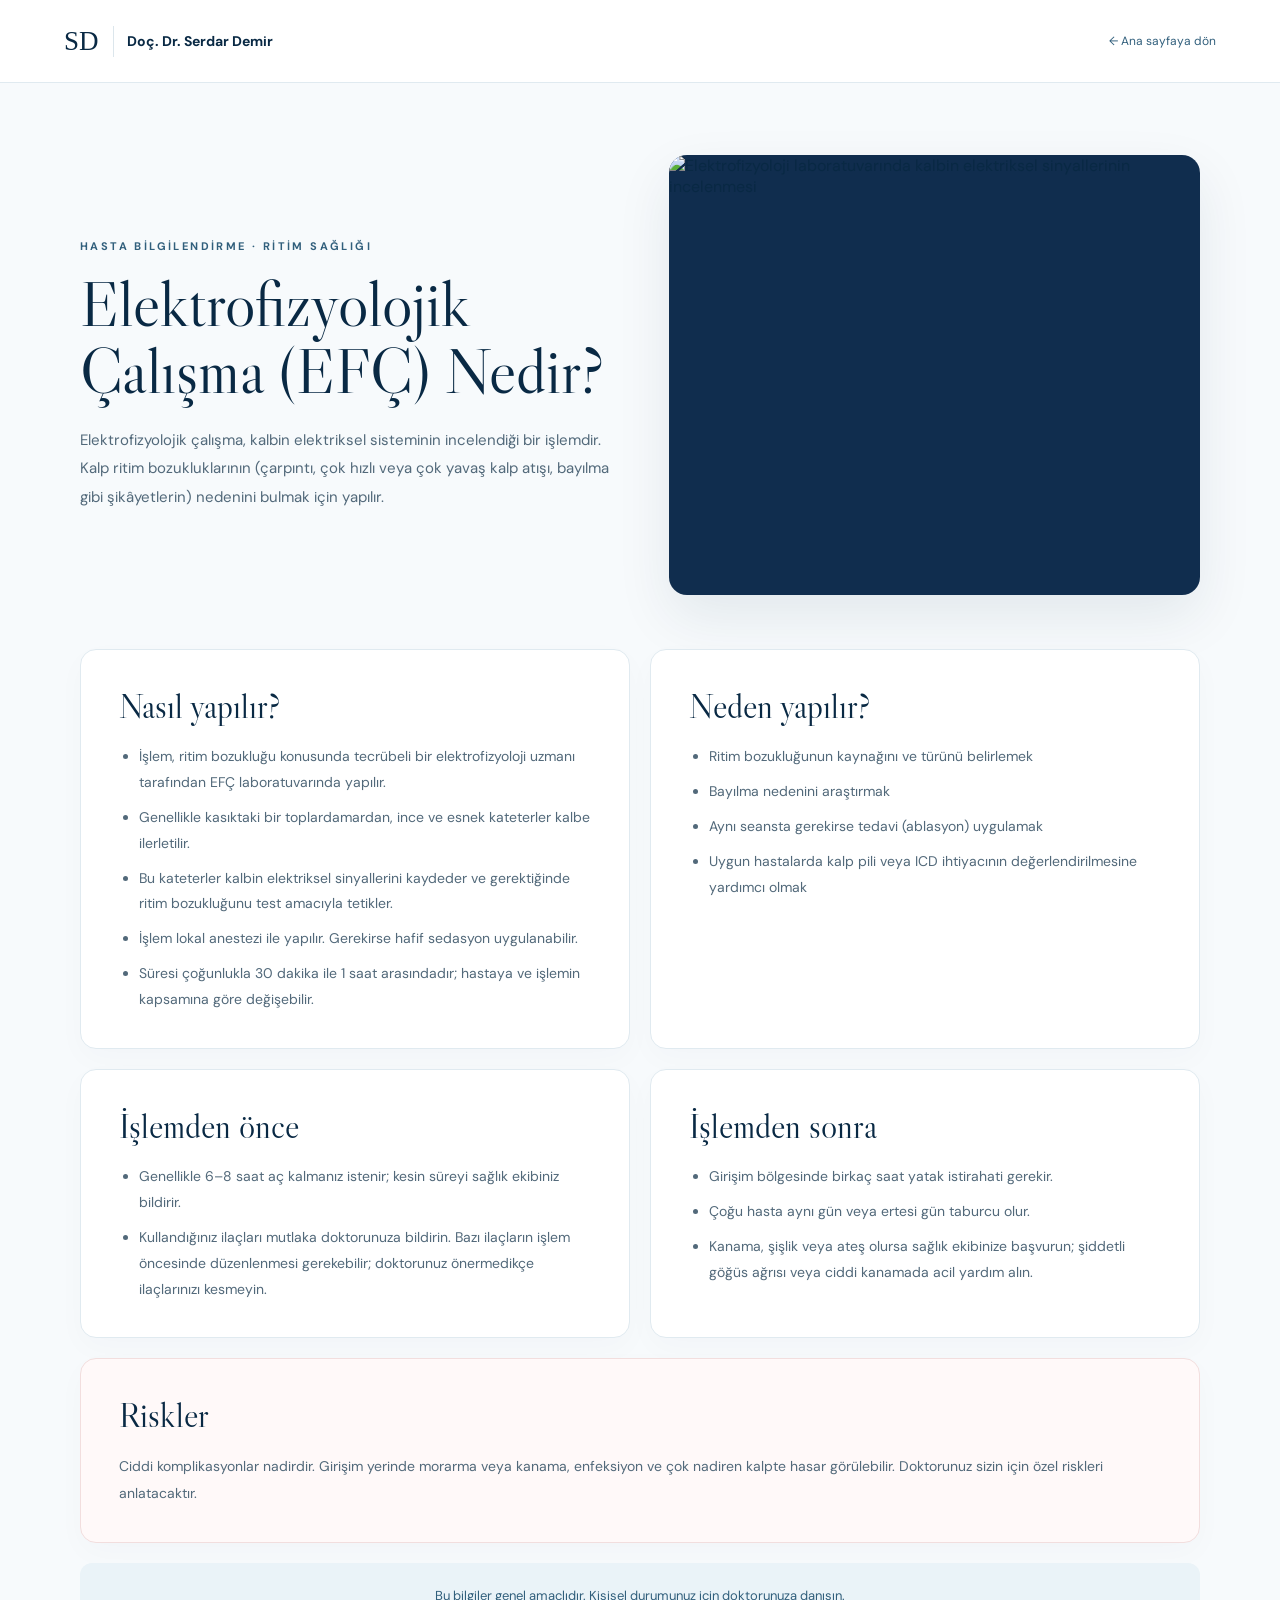
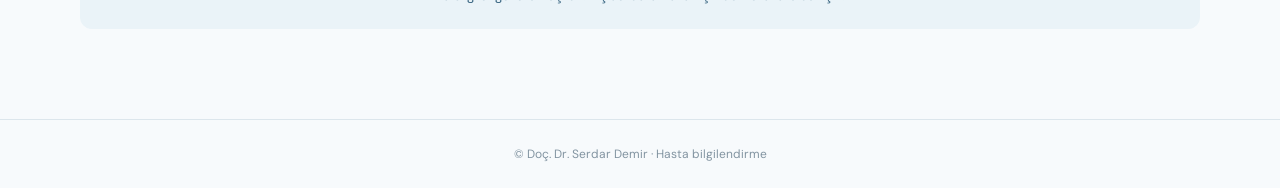
==== commit df706cbc: "Add files via upload" ====
--- a/efc.html
+++ b/efc.html
@@ -1,3 +1,4 @@
 <!doctype html><html lang="tr"><head><meta charset="utf-8"><meta name="viewport" content="width=device-width,initial-scale=1"><title>Elektrofizyolojik Çalışma (EFÇ) Nedir? | Doç. Dr. Serdar Demir</title><meta name="description" content="Elektrofizyolojik çalışma (EFÇ) nasıl yapılır, neden uygulanır, öncesi ve sonrası nelere dikkat edilir? Hasta bilgilendirme rehberi."><link rel="canonical" href="https://drserdardemir.com/efc.html"><link rel="icon" href="favicon.png"><link rel="preconnect" href="https://fonts.googleapis.com"><link rel="preconnect" href="https://fonts.gstatic.com" crossorigin><link href="https://fonts.googleapis.com/css2?family=DM+Sans:wght@400;500;600;700&family=Libre+Caslon+Display&display=swap" rel="stylesheet"><link rel="stylesheet" href="style.css"><style>
-.efc-page{background:#f7fafc;color:#092944;min-height:100vh}.efc-top{background:#fff;border-bottom:1px solid #e0eaf0}.efc-nav{width:min(1180px,90%);margin:auto;min-height:82px;display:flex;align-items:center;justify-content:space-between;gap:16px}.efc-brand{display:flex;align-items:center;gap:13px;font-weight:700;font-size:14px}.efc-monogram{font-family:Georgia,serif;font-size:27px;border-right:1px solid #dce6ec;padding-right:14px;font-weight:400}.efc-back{font-size:12px;color:#315f7c}.efc-main{width:min(1120px,90%);margin:auto;padding:72px 0 90px}.efc-hero{display:grid;grid-template-columns:1fr 1fr;gap:58px;align-items:center;margin-bottom:54px}.efc-kicker{color:#315f7c;font-size:11px;font-weight:700;letter-spacing:2.4px;text-transform:uppercase}.efc-hero h1{font-family:'Libre Caslon Display',Georgia,serif;font-weight:400;font-size:clamp(42px,5vw,69px);line-height:1.05;margin:17px 0 22px}.efc-lead{font-size:15px;line-height:1.9;color:#52697a}.efc-photo{width:100%;height:auto;max-height:560px;object-fit:contain;object-position:center;border-radius:18px;box-shadow:0 22px 55px #09294416}.efc-grid{display:grid;grid-template-columns:1fr 1fr;gap:20px}.efc-panel{background:#fff;border:1px solid #e0eaf0;border-radius:16px;padding:35px 38px;box-shadow:0 10px 30px #09294406}.efc-panel h2{font-family:'Libre Caslon Display',Georgia,serif;font-weight:400;font-size:34px;margin-bottom:17px}.efc-panel ul{padding-left:20px;color:#52697a;font-size:14px;line-height:1.85}.efc-panel li+li{margin-top:9px}.efc-panel p{font-size:14px;color:#52697a;line-height:1.9}.efc-risk{grid-column:1/-1;background:#fff9f9;border-color:#f2dede}.efc-note{grid-column:1/-1;text-align:center;background:#eaf3f8;padding:22px;border-radius:12px;color:#315f7c;font-size:13px;line-height:1.7}.efc-footer{text-align:center;border-top:1px solid #dce6ec;padding:26px;color:#8294a1;font-size:12px}@media(max-width:760px){.efc-main{padding:42px 0 60px}.efc-hero,.efc-grid{grid-template-columns:1fr;gap:16px}.efc-hero{margin-bottom:26px}.efc-photo{height:auto;max-height:none}.efc-panel{padding:27px 24px}.efc-risk,.efc-note{grid-column:auto}.efc-hero h1{font-size:45px}.efc-nav{min-height:70px}.efc-brand{font-size:12px}}
+.efc-page{background:#f7fafc;color:#092944;min-height:100vh}.efc-top{background:#fff;border-bottom:1px solid #e0eaf0}.efc-nav{width:min(1180px,90%);margin:auto;min-height:82px;display:flex;align-items:center;justify-content:space-between;gap:16px}.efc-brand{display:flex;align-items:center;gap:13px;font-weight:700;font-size:14px}.efc-monogram{font-family:Georgia,serif;font-size:27px;border-right:1px solid #dce6ec;padding-right:14px;font-weight:400}.efc-back{font-size:12px;color:#315f7c}.efc-main{width:min(1120px,90%);margin:auto;padding:72px 0 90px}.efc-hero{display:grid;grid-template-columns:1fr 1fr;gap:58px;align-items:center;margin-bottom:54px}.efc-kicker{color:#315f7c;font-size:11px;font-weight:700;letter-spacing:2.4px;text-transform:uppercase}.efc-hero h1{font-family:'Libre Caslon Display',Georgia,serif;font-weight:400;font-size:clamp(42px,5vw,69px);line-height:1.05;margin:17px 0 22px}.efc-lead{font-size:15px;line-height:1.9;color:#52697a}.efc-photo{display:block;width:100%;height:440px;max-height:none;object-fit:cover;object-position:center;border-radius:18px;box-shadow:0 22px 55px #09294416}.efc-grid{display:grid;grid-template-columns:1fr 1fr;gap:20px}.efc-panel{background:#fff;border:1px solid #e0eaf0;border-radius:16px;padding:35px 38px;box-shadow:0 10px 30px #09294406}.efc-panel h2{font-family:'Libre Caslon Display',Georgia,serif;font-weight:400;font-size:34px;margin-bottom:17px}.efc-panel ul{padding-left:20px;color:#52697a;font-size:14px;line-height:1.85}.efc-panel li+li{margin-top:9px}.efc-panel p{font-size:14px;color:#52697a;line-height:1.9}.efc-risk{grid-column:1/-1;background:#fff9f9;border-color:#f2dede}.efc-note{grid-column:1/-1;text-align:center;background:#eaf3f8;padding:22px;border-radius:12px;color:#315f7c;font-size:13px;line-height:1.7}.efc-footer{text-align:center;border-top:1px solid #dce6ec;padding:26px;color:#8294a1;font-size:12px}@media(max-width:760px){.efc-main{padding:42px 0 60px}.efc-hero,.efc-grid{grid-template-columns:1fr;gap:16px}.efc-hero{margin-bottom:26px}.efc-photo{height:auto;aspect-ratio:4/3;object-fit:cover;object-position:center}.efc-panel{padding:27px 24px}.efc-risk,.efc-note{grid-column:auto}.efc-hero h1{font-size:45px}.efc-nav{min-height:70px}.efc-brand{font-size:12px}}
+.efc-hero{grid-template-columns:minmax(0,1fr) minmax(0,1fr)}.efc-photo{width:100%!important;height:440px!important;max-height:none!important;object-fit:cover!important;object-position:center 38%!important;background:#102d4e;display:block;}@media(max-width:760px){.efc-photo{height:320px!important;aspect-ratio:auto!important;}}
 </style></head><body class="efc-page"><header class="efc-top"><nav class="efc-nav" aria-label="Sayfa navigasyonu"><a class="efc-brand" href="./index.html"><span class="efc-monogram">SD</span><span>Doç. Dr. Serdar Demir</span></a><a class="efc-back" href="./index.html#hasta-bilgilendirme">← Ana sayfaya dön</a></nav></header><main class="efc-main"><section class="efc-hero"><div><div class="efc-kicker">Hasta bilgilendirme · Ritim sağlığı</div><h1>Elektrofizyolojik Çalışma (EFÇ) Nedir?</h1><p class="efc-lead">Elektrofizyolojik çalışma, kalbin elektriksel sisteminin incelendiği bir işlemdir. Kalp ritim bozukluklarının (çarpıntı, çok hızlı veya çok yavaş kalp atışı, bayılma gibi şikâyetlerin) nedenini bulmak için yapılır.</p></div><img class="efc-photo" src="efc-laboratuvar.png" alt="Elektrofizyoloji laboratuvarında kalbin elektriksel sinyallerinin incelenmesi"></section><div class="efc-grid"><section class="efc-panel"><h2>Nasıl yapılır?</h2><ul><li>İşlem, ritim bozukluğu konusunda tecrübeli bir elektrofizyoloji uzmanı tarafından EFÇ laboratuvarında yapılır.</li><li>Genellikle kasıktaki bir toplardamardan, ince ve esnek kateterler kalbe ilerletilir.</li><li>Bu kateterler kalbin elektriksel sinyallerini kaydeder ve gerektiğinde ritim bozukluğunu test amacıyla tetikler.</li><li>İşlem lokal anestezi ile yapılır. Gerekirse hafif sedasyon uygulanabilir.</li><li>Süresi çoğunlukla 30 dakika ile 1 saat arasındadır; hastaya ve işlemin kapsamına göre değişebilir.</li></ul></section><section class="efc-panel"><h2>Neden yapılır?</h2><ul><li>Ritim bozukluğunun kaynağını ve türünü belirlemek</li><li>Bayılma nedenini araştırmak</li><li>Aynı seansta gerekirse tedavi (ablasyon) uygulamak</li><li>Uygun hastalarda kalp pili veya ICD ihtiyacının değerlendirilmesine yardımcı olmak</li></ul></section><section class="efc-panel"><h2>İşlemden önce</h2><ul><li>Genellikle 6–8 saat aç kalmanız istenir; kesin süreyi sağlık ekibiniz bildirir.</li><li>Kullandığınız ilaçları mutlaka doktorunuza bildirin. Bazı ilaçların işlem öncesinde düzenlenmesi gerekebilir; doktorunuz önermedikçe ilaçlarınızı kesmeyin.</li></ul></section><section class="efc-panel"><h2>İşlemden sonra</h2><ul><li>Girişim bölgesinde birkaç saat yatak istirahati gerekir.</li><li>Çoğu hasta aynı gün veya ertesi gün taburcu olur.</li><li>Kanama, şişlik veya ateş olursa sağlık ekibinize başvurun; şiddetli göğüs ağrısı veya ciddi kanamada acil yardım alın.</li></ul></section><section class="efc-panel efc-risk"><h2>Riskler</h2><p>Ciddi komplikasyonlar nadirdir. Girişim yerinde morarma veya kanama, enfeksiyon ve çok nadiren kalpte hasar görülebilir. Doktorunuz sizin için özel riskleri anlatacaktır.</p></section><aside class="efc-note">Bu bilgiler genel amaçlıdır. Kişisel durumunuz için doktorunuza danışın.</aside></div></main><footer class="efc-footer">© Doç. Dr. Serdar Demir · Hasta bilgilendirme</footer></body></html>
